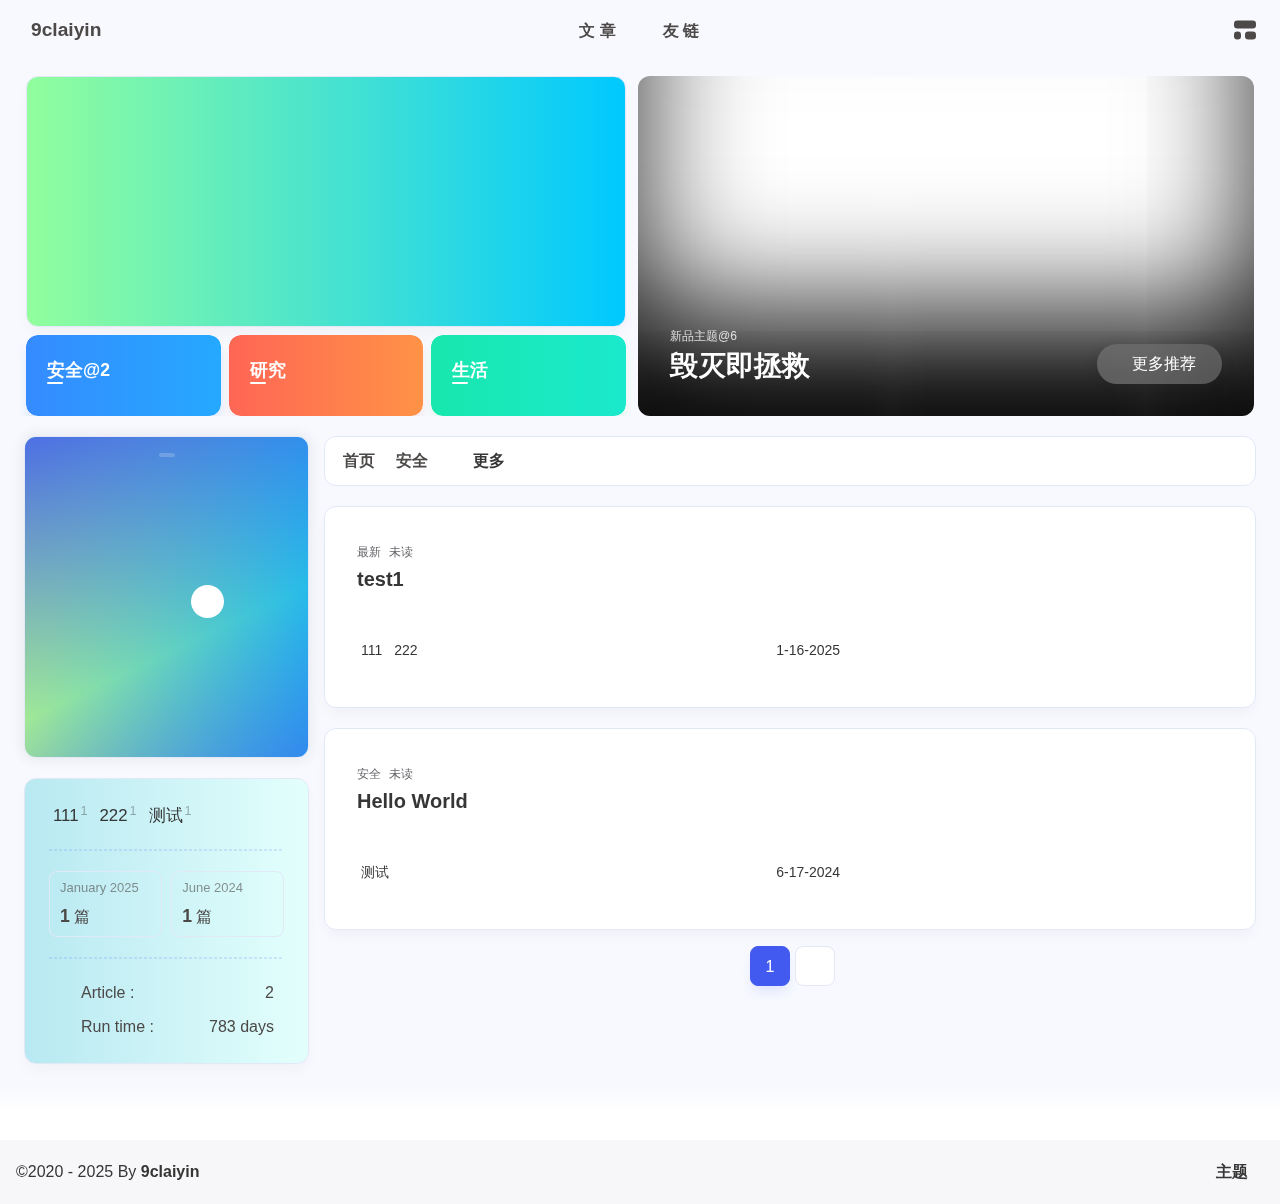
==== index.html @ 52d6ba44 "Site updated: 2025-01-24 21:49:25" ====
<!DOCTYPE html><html lang="en" data-theme="light"><head><meta charset="UTF-8"><meta http-equiv="X-UA-Compatible" content="IE=edge"><meta name="viewport" content="width=device-width, initial-scale=1.0, user-scalable=no"><title>9claiyin</title><meta name="author" content="9claiyin"><meta name="copyright" content="9claiyin"><meta name="format-detection" content="telephone=no"><meta name="theme-color" content="#f7f9fe"><meta name="mobile-web-app-capable" content="yes"><meta name="apple-touch-fullscreen" content="yes"><meta name="apple-mobile-web-app-title" content="9claiyin"><meta name="application-name" content="9claiyin"><meta name="apple-mobile-web-app-capable" content="yes"><meta name="apple-mobile-web-app-status-bar-style" content="#f7f9fe"><meta property="og:type" content="website"><meta property="og:title" content="9claiyin"><meta property="og:url" content="http://example.com/index.html"><meta property="og:site_name" content="9claiyin"><meta property="og:description"><meta property="og:locale" content="en"><meta property="og:image" content="https://s3-imfile.feishucdn.com/static-resource/v1/v2_9798340d-dc3a-435f-8ffd-3985aec0634g~?image_size=noop&amp;cut_type=&amp;quality=&amp;format=image&amp;sticker_format=.webp"><meta property="article:author" content="9claiyin"><meta property="article:tag"><meta name="twitter:card" content="summary"><meta name="twitter:image" content="https://s3-imfile.feishucdn.com/static-resource/v1/v2_9798340d-dc3a-435f-8ffd-3985aec0634g~?image_size=noop&amp;cut_type=&amp;quality=&amp;format=image&amp;sticker_format=.webp"><meta name="description"><link rel="shortcut icon" href="https://raw.githubusercontent.com/9claiyin/PIC/main/blog/souT6U%7DKCKSTJ%7E8HSNS7D79U7U.png?token=AX56SMUDFLSQPUPTQMRNQODHSML4G"><link rel="canonical" href="http://example.com/"><link rel="preconnect" href="//cdn.cbd.int"/><meta name="google-site-verification" content="xxx"/><meta name="baidu-site-verification" content="code-xxx"/><meta name="msvalidate.01" content="xxx"/><link rel="stylesheet" href="/css/index.css"><link rel="stylesheet" href="https://cdn.cbd.int/node-snackbar@0.1.16/dist/snackbar.min.css" media="print" onload="this.media='all'"><link rel="stylesheet" href="https://cdn.cbd.int/@fancyapps/ui@5.0.28/dist/fancybox/fancybox.css" media="print" onload="this.media='all'"><script>const GLOBAL_CONFIG = {
  linkPageTop: undefined,
  peoplecanvas: {"enable":true,"img":"https://upload-bbs.miyoushe.com/upload/2023/09/03/125766904/ee23df8517f3c3e3efc4145658269c06_5714860933110284659.png"},
  postHeadAiDescription: {"enable":true,"gptName":"AnZhiYu","mode":"local","switchBtn":false,"btnLink":"https://afdian.net/item/886a79d4db6711eda42a52540025c377","randomNum":3,"basicWordCount":1000,"key":"xxxx","Referer":"https://xx.xx/"},
  diytitle: {"enable":true,"leaveTitle":"9claiyin@3","backTitle":"9claiyin"},
  LA51: undefined,
  greetingBox: {"enable":true,"default":"晚上好👋","list":[{"greeting":"晚安😴","startTime":0,"endTime":5},{"greeting":"早上好鸭👋, 祝你一天好心情！","startTime":6,"endTime":9},{"greeting":"上午好👋, 状态很好，鼓励一下～","startTime":10,"endTime":10},{"greeting":"11点多啦, 在坚持一下就吃饭啦～","startTime":11,"endTime":11},{"greeting":"午安👋","startTime":12,"endTime":14},{"greeting":"🌈充实的一天辛苦啦！","startTime":14,"endTime":18},{"greeting":"19点喽, 奖励一顿丰盛的大餐吧🍔。","startTime":19,"endTime":19},{"greeting":"晚上好👋, 在属于自己的时间好好放松😌~","startTime":20,"endTime":24}]},
  twikooEnvId: '',
  commentBarrageConfig:undefined,
  root: '/',
  preloader: {"source":3},
  friends_vue_info: undefined,
  navMusic: true,
  mainTone: undefined,
  authorStatus: {"skills":["🤖️ 安全技术实践者","🔍 分享与热心帮助@4"]},
  algolia: undefined,
  localSearch: undefined,
  translate: {"defaultEncoding":2,"translateDelay":0,"msgToTraditionalChinese":"繁","msgToSimplifiedChinese":"简","rightMenuMsgToTraditionalChinese":"转为繁体","rightMenuMsgToSimplifiedChinese":"转为简体"},
  noticeOutdate: undefined,
  highlight: {"plugin":"highlight.js","highlightCopy":true,"highlightLang":true,"highlightHeightLimit":330},
  copy: {
    success: 'Copy successfully',
    error: 'Copy error',
    noSupport: 'The browser does not support'
  },
  relativeDate: {
    homepage: false,
    simplehomepage: true,
    post: false
  },
  runtime: 'days',
  date_suffix: {
    just: 'Just',
    min: 'minutes ago',
    hour: 'hours ago',
    day: 'days ago',
    month: 'months ago'
  },
  copyright: {"copy":true,"copyrightEbable":false,"limitCount":50,"languages":{"author":"Author: 9claiyin","link":"Link: ","source":"Source: 9claiyin","info":"Copyright is owned by the author. For commercial reprints, please contact the author for authorization. For non-commercial reprints, please indicate the source.","copySuccess":"Copy success, copy and reprint please mark the address of this article"}},
  lightbox: 'fancybox',
  Snackbar: {"chs_to_cht":"Traditional Chinese Activated Manually","cht_to_chs":"Simplified Chinese Activated Manually","day_to_night":"Dark Mode Activated Manually","night_to_day":"Light Mode Activated Manually","bgLight":"#425AEF","bgDark":"#1f1f1f","position":"top-center"},
  source: {
    justifiedGallery: {
      js: 'https://cdn.cbd.int/flickr-justified-gallery@2.1.2/dist/fjGallery.min.js',
      css: 'https://cdn.cbd.int/flickr-justified-gallery@2.1.2/dist/fjGallery.css'
    }
  },
  isPhotoFigcaption: false,
  islazyload: true,
  isAnchor: false,
  shortcutKey: undefined,
  autoDarkmode: true
}</script><script id="config-diff">var GLOBAL_CONFIG_SITE = {
  configTitle: '9claiyin',
  title: '9claiyin',
  postAI: '',
  pageFillDescription: '',
  isPost: false,
  isHome: true,
  isHighlightShrink: false,
  isToc: false,
  postUpdate: '2025-01-24 21:42:57',
  postMainColor: '',
}</script><noscript><style type="text/css">
  #nav {
    opacity: 1
  }
  .justified-gallery img {
    opacity: 1
  }

  #recent-posts time,
  #post-meta time {
    display: inline !important
  }
</style></noscript><script>(win=>{
      win.saveToLocal = {
        set: (key, value, ttl) => {
          if (ttl === 0) return
          const now = Date.now()
          const expiry = now + ttl * 86400000
          const item = {
            value,
            expiry
          }
          localStorage.setItem(key, JSON.stringify(item))
        },
      
        get: key => {
          const itemStr = localStorage.getItem(key)
      
          if (!itemStr) {
            return undefined
          }
          const item = JSON.parse(itemStr)
          const now = Date.now()
      
          if (now > item.expiry) {
            localStorage.removeItem(key)
            return undefined
          }
          return item.value
        }
      }
    
      win.getScript = (url, attr = {}) => new Promise((resolve, reject) => {
        const script = document.createElement('script')
        script.src = url
        script.async = true
        script.onerror = reject
        script.onload = script.onreadystatechange = function() {
          const loadState = this.readyState
          if (loadState && loadState !== 'loaded' && loadState !== 'complete') return
          script.onload = script.onreadystatechange = null
          resolve()
        }

        Object.keys(attr).forEach(key => {
          script.setAttribute(key, attr[key])
        })

        document.head.appendChild(script)
      })
    
      win.getCSS = (url, id = false) => new Promise((resolve, reject) => {
        const link = document.createElement('link')
        link.rel = 'stylesheet'
        link.href = url
        if (id) link.id = id
        link.onerror = reject
        link.onload = link.onreadystatechange = function() {
          const loadState = this.readyState
          if (loadState && loadState !== 'loaded' && loadState !== 'complete') return
          link.onload = link.onreadystatechange = null
          resolve()
        }
        document.head.appendChild(link)
      })
    
      win.activateDarkMode = () => {
        document.documentElement.setAttribute('data-theme', 'dark')
        if (document.querySelector('meta[name="theme-color"]') !== null) {
          document.querySelector('meta[name="theme-color"]').setAttribute('content', '#18171d')
        }
      }
      win.activateLightMode = () => {
        document.documentElement.setAttribute('data-theme', 'light')
        if (document.querySelector('meta[name="theme-color"]') !== null) {
          document.querySelector('meta[name="theme-color"]').setAttribute('content', '#f7f9fe')
        }
      }
      const t = saveToLocal.get('theme')
    
          const isDarkMode = window.matchMedia('(prefers-color-scheme: dark)').matches
          const isLightMode = window.matchMedia('(prefers-color-scheme: light)').matches
          const isNotSpecified = window.matchMedia('(prefers-color-scheme: no-preference)').matches
          const hasNoSupport = !isDarkMode && !isLightMode && !isNotSpecified

          if (t === undefined) {
            if (isLightMode) activateLightMode()
            else if (isDarkMode) activateDarkMode()
            else if (isNotSpecified || hasNoSupport) {
              const now = new Date()
              const hour = now.getHours()
              const isNight = hour <= 6 || hour >= 18
              isNight ? activateDarkMode() : activateLightMode()
            }
            window.matchMedia('(prefers-color-scheme: dark)').addListener(e => {
              if (saveToLocal.get('theme') === undefined) {
                e.matches ? activateDarkMode() : activateLightMode()
              }
            })
          } else if (t === 'light') activateLightMode()
          else activateDarkMode()
        
      const asideStatus = saveToLocal.get('aside-status')
      if (asideStatus !== undefined) {
        if (asideStatus === 'hide') {
          document.documentElement.classList.add('hide-aside')
        } else {
          document.documentElement.classList.remove('hide-aside')
        }
      }
    
      const detectApple = () => {
        if(/iPad|iPhone|iPod|Macintosh/.test(navigator.userAgent)){
          document.documentElement.classList.add('apple')
        }
      }
      detectApple()
    })(window)</script><meta name="generator" content="Hexo 7.2.0"></head><body data-type="anzhiyu"><div id="web_bg"></div><div id="an_music_bg"></div><div id="loading-box" onclick="document.getElementById(&quot;loading-box&quot;).classList.add(&quot;loaded&quot;)"><div class="loading-bg"><img class="loading-img nolazyload" alt="加载头像" src="https://s3-imfile.feishucdn.com/static-resource/v1/v2_9798340d-dc3a-435f-8ffd-3985aec0634g~?image_size=noop&amp;cut_type=&amp;quality=&amp;format=image&amp;sticker_format=.webp"/><div class="loading-image-dot"></div></div></div><script>const preloader = {
  endLoading: () => {
    document.getElementById('loading-box').classList.add("loaded");
  },
  initLoading: () => {
    document.getElementById('loading-box').classList.remove("loaded")
  }
}
window.addEventListener('load',()=> { preloader.endLoading() })
setTimeout(function(){preloader.endLoading();},10000)

if (true) {
  document.addEventListener('pjax:send', () => { preloader.initLoading() })
  document.addEventListener('pjax:complete', () => { preloader.endLoading() })
}</script><link rel="stylesheet" href="https://cdn.cbd.int/anzhiyu-theme-static@1.1.10/progress_bar/progress_bar.css"/><script async="async" src="https://cdn.cbd.int/pace-js@1.2.4/pace.min.js" data-pace-options="{ &quot;restartOnRequestAfter&quot;:false,&quot;eventLag&quot;:false}"></script><div class="page" id="body-wrap"><header class="not-top-img" id="page-header"><nav id="nav"><div id="nav-group"><span id="blog_name"><a id="site-name" href="/" accesskey="h"><div class="title">9claiyin</div><i class="anzhiyufont anzhiyu-icon-house-chimney"></i></a></span><div class="mask-name-container"><div id="name-container"><a id="page-name" href="javascript:anzhiyu.scrollToDest(0, 500)">PAGE_NAME</a></div></div><div id="menus"><div class="menus_items"><div class="menus_item"><a class="site-page" href="javascript:void(0);"><span> 文章</span></a><ul class="menus_item_child"><li><a class="site-page child faa-parent animated-hover" href="/archives/"><i class="anzhiyufont anzhiyu-icon-box-archive faa-tada" style="font-size: 0.9em;"></i><span> 所有</span></a></li><li><a class="site-page child faa-parent animated-hover" href="/categories/"><i class="anzhiyufont anzhiyu-icon-shapes faa-tada" style="font-size: 0.9em;"></i><span> 分类</span></a></li><li><a class="site-page child faa-parent animated-hover" href="/tags/"><i class="anzhiyufont anzhiyu-icon-tags faa-tada" style="font-size: 0.9em;"></i><span> 标签</span></a></li></ul></div><div class="menus_item"><a class="site-page" href="javascript:void(0);"><span> 友链</span></a><ul class="menus_item_child"><li><a class="site-page child faa-parent animated-hover" href="/link/"><i class="anzhiyufont anzhiyu-icon-link faa-tada" style="font-size: 0.9em;"></i><span> 友人帐</span></a></li><li><a class="site-page child faa-parent animated-hover" href="/fcircle/"><i class="anzhiyufont anzhiyu-icon-artstation faa-tada" style="font-size: 0.9em;"></i><span> 朋友圈</span></a></li><li><a class="site-page child faa-parent animated-hover" href="/comments/"><i class="anzhiyufont anzhiyu-icon-envelope faa-tada" style="font-size: 0.9em;"></i><span> 留言板</span></a></li></ul></div></div></div><div id="nav-right"><div class="nav-button" id="randomPost_button"><a class="site-page" onclick="toRandomPost()" title="随机前往一个文章" href="javascript:void(0);"><i class="anzhiyufont anzhiyu-icon-dice"></i></a></div><input id="center-console" type="checkbox"/><label class="widget" for="center-console" title="中控台" onclick="anzhiyu.switchConsole();"><i class="left"></i><i class="widget center"></i><i class="widget right"></i></label><div id="console"><div class="console-card-group-reward"><ul class="reward-all console-card"><li class="reward-item"><a href="/null" target="_blank"><img class="post-qr-code-img" alt="微信" src= "[data-uri]" onerror="this.onerror=null,this.src=&quot;/img/404.jpg&quot;" data-lazy-src="/null"/></a><div class="post-qr-code-desc">微信</div></li><li class="reward-item"><a href="/null" target="_blank"><img class="post-qr-code-img" alt="支付宝" src= "[data-uri]" onerror="this.onerror=null,this.src=&quot;/img/404.jpg&quot;" data-lazy-src="/null"/></a><div class="post-qr-code-desc">支付宝</div></li></ul></div><div class="console-card-group"><div class="console-card-group-left"><div class="console-card" id="card-newest-comments"><div class="card-content"><div class="author-content-item-tips">互动</div><span class="author-content-item-title"> Newest Comments</span></div><div class="aside-list"><span>loading...</span></div></div></div><div class="console-card-group-right"><div class="console-card tags"><div class="card-content"><div class="author-content-item-tips">音乐</div><span class="author-content-item-title">灵魂的碰撞💥</span></div></div><div class="console-card history"><div class="item-headline"><i class="anzhiyufont anzhiyu-icon-box-archiv"></i><span>文章</span></div><div class="card-archives"><div class="item-headline"><i class="anzhiyufont anzhiyu-icon-archive"></i><span>Archives</span></div><ul class="card-archive-list"><li class="card-archive-list-item"><a class="card-archive-list-link" href="/archives/2025/01/"><span class="card-archive-list-date">January 2025</span><div class="card-archive-list-count-group"><span class="card-archive-list-count">1</span><span>篇</span></div></a></li><li class="card-archive-list-item"><a class="card-archive-list-link" href="/archives/2024/06/"><span class="card-archive-list-date">June 2024</span><div class="card-archive-list-count-group"><span class="card-archive-list-count">1</span><span>篇</span></div></a></li></ul></div><hr/></div></div></div><div class="button-group"><div class="console-btn-item"><a class="darkmode_switchbutton" title="显示模式切换" href="javascript:void(0);"><i class="anzhiyufont anzhiyu-icon-moon"></i></a></div><div class="console-btn-item" id="consoleHideAside" onclick="anzhiyu.hideAsideBtn()" title="边栏显示控制"><a class="asideSwitch"><i class="anzhiyufont anzhiyu-icon-arrows-left-right"></i></a></div><div class="console-btn-item" id="consoleMusic" onclick="anzhiyu.musicToggle()" title="音乐开关"><a class="music-switch"><i class="anzhiyufont anzhiyu-icon-music"></i></a></div></div><div class="console-mask" onclick="anzhiyu.hideConsole()" href="javascript:void(0);"></div></div><div class="nav-button" id="nav-totop"><a class="totopbtn" href="javascript:void(0);"><i class="anzhiyufont anzhiyu-icon-arrow-up"></i><span id="percent" onclick="anzhiyu.scrollToDest(0,500)">0</span></a></div><div id="toggle-menu"><a class="site-page" href="javascript:void(0);" title="切换"><i class="anzhiyufont anzhiyu-icon-bars"></i></a></div></div></div></nav></header><main id="blog-container"><div id="home_top"><div class="swiper_container_card" style="height: auto;width: 100%"><div id="bannerGroup"><div id="random-banner"><canvas id="peoplecanvas"></canvas><a id="random-hover" href="javascript:toRandomPost()"><i class="anzhiyufont anzhiyu-icon-paper-plane"></i><div class="bannerText">随机传送站<i class="anzhiyufont anzhiyu-icon-arrow-right"></i></div></a></div><div class="categoryGroup"><div class="categoryItem" style="box-shadow:var(--anzhiyu-shadow-blue)"><a class="categoryButton blue" href="/categories/%E5%AE%89%E5%85%A8%E6%8A%80%E6%9C%AF/"><span class="categoryButtonText">安全@2</span><i class="anzhiyufont anzhiyu-icon-dove"></i></a></div><div class="categoryItem" style="box-shadow:var(--anzhiyu-shadow-red)"><a class="categoryButton red" href="/categories/%E5%A4%A7%E5%AD%A6%E7%94%9F%E6%B6%AF/"><span class="categoryButtonText">研究</span><i class="anzhiyufont anzhiyu-icon-fire"></i></a></div><div class="categoryItem" style="box-shadow:var(--anzhiyu-shadow-green)"><a class="categoryButton green" href="/categories/%E7%94%9F%E6%B4%BB%E6%97%A5%E5%B8%B8/"><span class="categoryButtonText">生活</span><i class="anzhiyufont anzhiyu-icon-book"></i></a></div></div></div><div class="topGroup"><div class="recent-post-item" onclick="pjax.loadUrl(&quot;/2024/06/17/hello-world/&quot;)"><div class="post_cover left_radius"><a href="2024/06/17/hello-world/" title="Hello World"><span class="recent-post-top-text">荐</span><img class="post_bg" onerror="this.onerror=null;this.src='/img/404.jpg'" alt="cover" src= "[data-uri]" onerror="this.onerror=null,this.src=&quot;/img/404.jpg&quot;" data-lazy-src="https://cdn.jsdelivr.net/gh/9claiyin/PIC@main/art/20250124210015847.jpg?_r_=e025ff96-e5f9-ea3e-f737-6ae1c4284485"></a></div><div class="recent-post-info"><a class="article-title" href="2024/06/17/hello-world/" title="Hello World">Hello World</a></div></div><div class="recent-post-item" onclick="pjax.loadUrl(&quot;/2025/01/16/test1/&quot;)"><div class="post_cover left_radius"><a href="2025/01/16/test1/" title="test1"><span class="recent-post-top-text">荐</span><img class="post_bg" onerror="this.onerror=null;this.src='/img/404.jpg'" alt="cover" src= "[data-uri]" onerror="this.onerror=null,this.src=&quot;/img/404.jpg&quot;" data-lazy-src="https://cdn.jsdelivr.net/gh/9claiyin/PIC@main/art/20250124210015847.jpg?_r_=4e1e761a-2808-a461-e815-e09c81307fc4"></a></div><div class="recent-post-info"><a class="article-title" href="2025/01/16/test1/" title="test1">test1</a></div></div><a class="todayCard" id="todayCard" href="/null" style="z-index: 1;"><div class="todayCard-info"><div class="todayCard-tips">新品主题@6</div><div class="todayCard-title">毁灭即拯救</div></div><img class="todayCard-cover" src= "[data-uri]" onerror="this.onerror=null,this.src=&quot;/img/404.jpg&quot;" data-lazy-src="https://cdn.jsdelivr.net/gh/9claiyin/PIC@main/page/20250124204259130.png" onerror="this.onerror=null;this.src='/img/404.jpg'" alt="封面"><div class="banner-button-group"><div class="banner-button" onclick="event.stopPropagation();event.preventDefault();anzhiyu.hideTodayCard();"><i class="anzhiyufont anzhiyu-icon-arrow-circle-right"></i><span class="banner-button-text">更多推荐</span></div></div></a></div><link rel="stylesheet"></div></div><div class="layout" id="content-inner"><div class="recent-posts" id="recent-posts"><div id="categoryBar"><div class="category-bar" id="category-bar"><div id="catalog-bar"><div id="catalog-list"><div class="catalog-list-item" id="首页"><a href="/">首页</a></div>
    <div class="catalog-list-item" id="/categories/安全/">
      <a href="/categories/安全/">
        安全
      </a>
    </div>
    </div><div class="category-bar-next" id="category-bar-next" onclick="anzhiyu.scrollCategoryBarToRight()"><i class="anzhiyufont anzhiyu-icon-angle-double-right"></i></div><a class="catalog-more" href="/categories/">更多</a></div></div></div><div class="recent-post-item lastestpost-item" onclick="pjax.loadUrl('/2025/01/16/test1/')"><div class="post_cover right"><a href="/2025/01/16/test1/" title="test1" style="display: flex;height: 100%;"><img class="post_bg" src= "[data-uri]" onerror="this.onerror=null,this.src=&quot;/img/404.jpg&quot;" data-lazy-src="https://cdn.jsdelivr.net/gh/9claiyin/PIC@main/art/20250124210015847.jpg?_r_=4e1e761a-2808-a461-e815-e09c81307fc4" onerror="this.onerror=null;this.src='/img/404.jpg'" alt="test1" style="pointer-events: none"></a></div><div class="recent-post-info"><div class="recent-post-info-top"><div class="recent-post-info-top-tips"><span class="newPost">最新</span><a class="unvisited-post" href="/2025/01/16/test1/" title="test1">未读</a></div><a class="article-title" href="/2025/01/16/test1/" title="test1">test1</a></div><div class="article-meta-wrap"><span class="post-meta-date"><i class="anzhiyufont anzhiyu-icon-calendar-days" style="font-size: 15px; display:none"></i><span class="article-meta-label">Created</span><time datetime="2025-01-16T04:02:12.000Z" title="Created 2025-01-16 12:02:12" time="2025-01-16 12:02:12">2025-01-16</time><time class="time_hidden" datetime="2025-01-24T13:08:28.164Z" title="Updated 2025-01-24 21:08:28" time="2025-01-24 21:08:28">2025-01-24</time></span><span class="article-meta tags"><a class="article-meta__tags" href="/tags/111/" event.cancelbubble onclick="window.event.cancelBubble=true;"><span> <i class="anzhiyufont anzhiyu-icon-hashtag"></i>111</span></a><a class="article-meta__tags" href="/tags/222/" event.cancelbubble onclick="window.event.cancelBubble=true;"><span> <i class="anzhiyufont anzhiyu-icon-hashtag"></i>222</span></a></span></div><div class="content"></div></div></div><div class="recent-post-item" onclick="pjax.loadUrl('/2024/06/17/hello-world/')"><div class="post_cover right"><a href="/2024/06/17/hello-world/" title="Hello World" style="display: flex;height: 100%;"><img class="post_bg" src= "[data-uri]" onerror="this.onerror=null,this.src=&quot;/img/404.jpg&quot;" data-lazy-src="https://cdn.jsdelivr.net/gh/9claiyin/PIC@main/art/20250124210015847.jpg?_r_=e025ff96-e5f9-ea3e-f737-6ae1c4284485" onerror="this.onerror=null;this.src='/img/404.jpg'" alt="Hello World" style="pointer-events: none"></a></div><div class="recent-post-info"><div class="recent-post-info-top"><div class="recent-post-info-top-tips"><div class="article-categories-original">安全</div><a class="unvisited-post" href="/2024/06/17/hello-world/" title="Hello World">未读</a></div><a class="article-title" href="/2024/06/17/hello-world/" title="Hello World">Hello World</a></div><div class="article-meta-wrap"><span class="post-meta-date"><i class="anzhiyufont anzhiyu-icon-calendar-days" style="font-size: 15px; display:none"></i><span class="article-meta-label">Created</span><time datetime="2024-06-17T02:47:20.041Z" title="Created 2024-06-17 10:47:20" time="2024-06-17 10:47:20">2024-06-17</time><time class="time_hidden" datetime="2025-01-24T13:04:19.647Z" title="Updated 2025-01-24 21:04:19" time="2025-01-24 21:04:19">2025-01-24</time></span><span class="article-meta tags"><a class="article-meta__tags" href="/tags/%E6%B5%8B%E8%AF%95/" event.cancelbubble onclick="window.event.cancelBubble=true;"><span> <i class="anzhiyufont anzhiyu-icon-hashtag"></i>测试</span></a></span></div><div class="content">Welcome to Hexo! This is your very first post. Check documentation for more info. If you get any problems when using Hexo, you can find the answer in troubleshooting or you can ask me on GitHub.
Quick StartCreate a new post
1$ hexo new &quot;My New Post&quot;

More info: Writing
Run server1$ hexo server

More info: Server
Generate static files1$ hexo generate

More info: Generating
Deploy to remote sites1$ hexo deploy

More info: Deployment
</div></div></div><nav id="pagination"><div class="pagination"><span class="page-number current">1</span><div class="toPageGroup"><input id="toPageText" oninput="value=value.replace(/[^0-9]/g,'')" maxlength="3" onkeyup="this.value=this.value.replace(/[^u4e00-u9fa5w]/g,'')" aria-label="toPage"><a id="toPageButton" onclick="anzhiyu.toPage()"><i class="anzhiyufont anzhiyu-icon-angles-right" style="font-weight: inherit; font-size: 1rem;"></i></a></div></div></nav></div><div class="aside-content" id="aside-content"><div class="card-widget card-info"><div class="card-content"><div class="author-info__sayhi" id="author-info__sayhi" onclick="anzhiyu.changeSayHelloText()"></div><div class="author-info-avatar"><img class="avatar-img" src= "[data-uri]" onerror="this.onerror=null,this.src=&quot;/img/404.jpg&quot;" data-lazy-src="https://s3-imfile.feishucdn.com/static-resource/v1/v2_9798340d-dc3a-435f-8ffd-3985aec0634g~?image_size=noop&amp;cut_type=&amp;quality=&amp;format=image&amp;sticker_format=.webp" onerror="this.onerror=null;this.src='/img/friend_404.gif'" alt="avatar"/><div class="author-status"><img class="g-status" src= "[data-uri]" onerror="this.onerror=null,this.src=&quot;/img/404.jpg&quot;" data-lazy-src="https://cdn.jsdelivr.net/gh/9claiyin/PIC@main/page/20250124203037186.gif" alt="status"/></div></div><div class="author-info__description"><div style="line-height:1.38;margin:0.6rem 0;text-align:justify;color:rgba(255, 255, 255, 0.8);">待编辑@5</div></div></div></div><div class="sticky_layout"><div class="card-widget"><div class="card-tags"><div class="item-headline"></div><div class="card-tag-cloud"><a href="/tags/111/" style="font-size: 1.05rem;">111<sup>1</sup></a><a href="/tags/222/" style="font-size: 1.05rem;">222<sup>1</sup></a><a href="/tags/%E6%B5%8B%E8%AF%95/" style="font-size: 1.05rem;">测试<sup>1</sup></a></div></div><hr/><div class="card-archives"><div class="item-headline"><i class="anzhiyufont anzhiyu-icon-archive"></i><span>Archives</span></div><ul class="card-archive-list"><li class="card-archive-list-item"><a class="card-archive-list-link" href="/archives/2025/01/"><span class="card-archive-list-date">January 2025</span><div class="card-archive-list-count-group"><span class="card-archive-list-count">1</span><span>篇</span></div></a></li><li class="card-archive-list-item"><a class="card-archive-list-link" href="/archives/2024/06/"><span class="card-archive-list-date">June 2024</span><div class="card-archive-list-count-group"><span class="card-archive-list-count">1</span><span>篇</span></div></a></li></ul></div><hr/><div class="card-webinfo"><div class="item-headline"><i class="anzhiyufont anzhiyu-icon-chart-line"></i><span>Info</span></div><div class="webinfo"><div class="webinfo-item"><div class="webinfo-item-title"><i class="anzhiyufont anzhiyu-icon-file-lines"></i><div class="item-name">Article :</div></div><div class="item-count">2</div></div><div class="webinfo-item"><div class="webinfo-item-title"><i class="anzhiyufont anzhiyu-icon-stopwatch"></i><div class="item-name">Run time :</div></div><div class="item-count" id="runtimeshow" data-publishDate="2024-05-31T16:00:00.000Z"><i class="anzhiyufont anzhiyu-icon-spinner anzhiyu-spin"></i></div></div></div></div></div></div></div></div></main><footer id="footer"><div id="footer-wrap"></div><div id="footer-bar"><div class="footer-bar-links"><div class="footer-bar-left"><div id="footer-bar-tips"><div class="copyright">&copy;2020 - 2025 By <a class="footer-bar-link" href="/" title="9claiyin" target="_blank">9claiyin</a></div></div><div id="footer-type-tips"></div></div><div class="footer-bar-right"><a class="footer-bar-link" target="_blank" rel="noopener" href="https://github.com/anzhiyu-c/hexo-theme-anzhiyu" title="主题">主题</a></div></div></div></footer></div><div id="sidebar"><div id="menu-mask"></div><div id="sidebar-menus"><div class="sidebar-site-data site-data is-center"><a href="/archives/" title="archive"><div class="headline">Articles</div><div class="length-num">2</div></a><a href="/tags/" title="tag"><div class="headline">Tags</div><div class="length-num">3</div></a><a href="/categories/" title="category"><div class="headline">Categories</div><div class="length-num">1</div></a></div><span class="sidebar-menu-item-title">Function</span><div class="sidebar-menu-item"><a class="darkmode_switchbutton menu-child" href="javascript:void(0);" title="Display Mode"><i class="anzhiyufont anzhiyu-icon-circle-half-stroke"></i><span>Display Mode</span></a></div><div class="back-menu-list-groups"><div class="back-menu-list-group"><div class="back-menu-list-title">网页</div><div class="back-menu-list"><a class="back-menu-item" target="_blank" rel="noopener" href="https://blog.anheyu.com/" title="博客"><img class="back-menu-item-icon" src= "[data-uri]" onerror="this.onerror=null,this.src=&quot;/img/404.jpg&quot;" data-lazy-src="/img/favicon.ico" alt="博客"/><span class="back-menu-item-text">博客</span></a></div></div><div class="back-menu-list-group"><div class="back-menu-list-title">项目</div><div class="back-menu-list"><a class="back-menu-item" target="_blank" rel="noopener" href="https://image.anheyu.com/" title="安知鱼图床"><img class="back-menu-item-icon" src= "[data-uri]" onerror="this.onerror=null,this.src=&quot;/img/404.jpg&quot;" data-lazy-src="https://image.anheyu.com/favicon.ico/" alt="安知鱼图床"/><span class="back-menu-item-text">安知鱼图床</span></a></div></div></div><div class="menus_items"><div class="menus_item"><a class="site-page" href="javascript:void(0);"><span> 文章</span></a><ul class="menus_item_child"><li><a class="site-page child faa-parent animated-hover" href="/archives/"><i class="anzhiyufont anzhiyu-icon-box-archive faa-tada" style="font-size: 0.9em;"></i><span> 所有</span></a></li><li><a class="site-page child faa-parent animated-hover" href="/categories/"><i class="anzhiyufont anzhiyu-icon-shapes faa-tada" style="font-size: 0.9em;"></i><span> 分类</span></a></li><li><a class="site-page child faa-parent animated-hover" href="/tags/"><i class="anzhiyufont anzhiyu-icon-tags faa-tada" style="font-size: 0.9em;"></i><span> 标签</span></a></li></ul></div><div class="menus_item"><a class="site-page" href="javascript:void(0);"><span> 友链</span></a><ul class="menus_item_child"><li><a class="site-page child faa-parent animated-hover" href="/link/"><i class="anzhiyufont anzhiyu-icon-link faa-tada" style="font-size: 0.9em;"></i><span> 友人帐</span></a></li><li><a class="site-page child faa-parent animated-hover" href="/fcircle/"><i class="anzhiyufont anzhiyu-icon-artstation faa-tada" style="font-size: 0.9em;"></i><span> 朋友圈</span></a></li><li><a class="site-page child faa-parent animated-hover" href="/comments/"><i class="anzhiyufont anzhiyu-icon-envelope faa-tada" style="font-size: 0.9em;"></i><span> 留言板</span></a></li></ul></div></div><span class="sidebar-menu-item-title">标签</span><div class="card-tags"><div class="item-headline"></div><div class="card-tag-cloud"><a href="/tags/111/" style="font-size: 0.88rem;">111<sup>1</sup></a><a href="/tags/222/" style="font-size: 0.88rem;">222<sup>1</sup></a><a href="/tags/%E6%B5%8B%E8%AF%95/" style="font-size: 0.88rem;">测试<sup>1</sup></a></div></div><hr/></div></div><div id="rightside"><div id="rightside-config-hide"><button id="translateLink" type="button" title="Switch Between Traditional Chinese And Simplified Chinese">繁</button><button id="darkmode" type="button" title="Switch Between Light And Dark Mode"><i class="anzhiyufont anzhiyu-icon-circle-half-stroke"></i></button><button id="hide-aside-btn" type="button" title="Toggle between single-column and double-column"><i class="anzhiyufont anzhiyu-icon-arrows-left-right"></i></button></div><div id="rightside-config-show"><button id="rightside-config" type="button" title="Setting"><i class="anzhiyufont anzhiyu-icon-gear"></i></button><button id="go-up" type="button" title="Back To Top"><i class="anzhiyufont anzhiyu-icon-arrow-up"></i></button></div></div><div id="nav-music"><a id="nav-music-hoverTips" onclick="anzhiyu.musicToggle()" accesskey="m">播放音乐</a><div id="console-music-bg"></div><meting-js id="8152976493" server="netease" type="playlist" mutex="true" preload="none" theme="var(--anzhiyu-main)" data-lrctype="0" order="random" volume="0.7"></meting-js></div><div id="rightMenu"><div class="rightMenu-group rightMenu-small"><div class="rightMenu-item" id="menu-backward"><i class="anzhiyufont anzhiyu-icon-arrow-left"></i></div><div class="rightMenu-item" id="menu-forward"><i class="anzhiyufont anzhiyu-icon-arrow-right"></i></div><div class="rightMenu-item" id="menu-refresh"><i class="anzhiyufont anzhiyu-icon-arrow-rotate-right" style="font-size: 1rem;"></i></div><div class="rightMenu-item" id="menu-top"><i class="anzhiyufont anzhiyu-icon-arrow-up"></i></div></div><div class="rightMenu-group rightMenu-line rightMenuPlugin"><div class="rightMenu-item" id="menu-copytext"><i class="anzhiyufont anzhiyu-icon-copy"></i><span>复制选中文本</span></div><div class="rightMenu-item" id="menu-pastetext"><i class="anzhiyufont anzhiyu-icon-paste"></i><span>粘贴文本</span></div><a class="rightMenu-item" id="menu-commenttext"><i class="anzhiyufont anzhiyu-icon-comment-medical"></i><span>引用到评论</span></a><div class="rightMenu-item" id="menu-newwindow"><i class="anzhiyufont anzhiyu-icon-window-restore"></i><span>新窗口打开</span></div><div class="rightMenu-item" id="menu-copylink"><i class="anzhiyufont anzhiyu-icon-link"></i><span>复制链接地址</span></div><div class="rightMenu-item" id="menu-copyimg"><i class="anzhiyufont anzhiyu-icon-images"></i><span>复制此图片</span></div><div class="rightMenu-item" id="menu-downloadimg"><i class="anzhiyufont anzhiyu-icon-download"></i><span>下载此图片</span></div><div class="rightMenu-item" id="menu-newwindowimg"><i class="anzhiyufont anzhiyu-icon-window-restore"></i><span>新窗口打开图片</span></div><div class="rightMenu-item" id="menu-search"><i class="anzhiyufont anzhiyu-icon-magnifying-glass"></i><span>站内搜索</span></div><div class="rightMenu-item" id="menu-searchBaidu"><i class="anzhiyufont anzhiyu-icon-magnifying-glass"></i><span>百度搜索</span></div><div class="rightMenu-item" id="menu-music-toggle"><i class="anzhiyufont anzhiyu-icon-play"></i><span>播放音乐</span></div><div class="rightMenu-item" id="menu-music-back"><i class="anzhiyufont anzhiyu-icon-backward"></i><span>切换到上一首</span></div><div class="rightMenu-item" id="menu-music-forward"><i class="anzhiyufont anzhiyu-icon-forward"></i><span>切换到下一首</span></div><div class="rightMenu-item" id="menu-music-playlist" onclick="window.open(&quot;https://y.qq.com/n/ryqq/playlist/8802438608&quot;, &quot;_blank&quot;);" style="display: none;"><i class="anzhiyufont anzhiyu-icon-radio"></i><span>查看所有歌曲</span></div><div class="rightMenu-item" id="menu-music-copyMusicName"><i class="anzhiyufont anzhiyu-icon-copy"></i><span>复制歌名</span></div></div><div class="rightMenu-group rightMenu-line rightMenuOther"><a class="rightMenu-item menu-link" id="menu-randomPost"><i class="anzhiyufont anzhiyu-icon-shuffle"></i><span>随便逛逛</span></a><a class="rightMenu-item menu-link" href="/categories/"><i class="anzhiyufont anzhiyu-icon-cube"></i><span>博客分类</span></a><a class="rightMenu-item menu-link" href="/tags/"><i class="anzhiyufont anzhiyu-icon-tags"></i><span>文章标签</span></a></div><div class="rightMenu-group rightMenu-line rightMenuOther"><a class="rightMenu-item" id="menu-copy" href="javascript:void(0);"><i class="anzhiyufont anzhiyu-icon-copy"></i><span>复制地址</span></a><a class="rightMenu-item" id="menu-commentBarrage" href="javascript:void(0);"><i class="anzhiyufont anzhiyu-icon-message"></i><span class="menu-commentBarrage-text">关闭热评</span></a><a class="rightMenu-item" id="menu-darkmode" href="javascript:void(0);"><i class="anzhiyufont anzhiyu-icon-circle-half-stroke"></i><span class="menu-darkmode-text">深色模式</span></a><a class="rightMenu-item" id="menu-translate" href="javascript:void(0);"><i class="anzhiyufont anzhiyu-icon-language"></i><span>轉為繁體</span></a></div></div><div id="rightmenu-mask"></div><div><script src="/js/utils.js"></script><script src="/js/main.js"></script><script src="/js/tw_cn.js"></script><script src="https://cdn.cbd.int/@fancyapps/ui@5.0.28/dist/fancybox/fancybox.umd.js"></script><script src="https://cdn.cbd.int/instant.page@5.2.0/instantpage.js" type="module"></script><script src="https://cdn.cbd.int/vanilla-lazyload@17.8.5/dist/lazyload.iife.min.js"></script><script src="https://cdn.cbd.int/node-snackbar@0.1.16/dist/snackbar.min.js"></script><canvas id="universe"></canvas><script async src="https://npm.elemecdn.com/anzhiyu-theme-static@1.0.0/dark/dark.js"></script><script>// 消除控制台打印
var HoldLog = console.log;
console.log = function () {};
let now1 = new Date();
queueMicrotask(() => {
  const Log = function () {
    HoldLog.apply(console, arguments);
  }; //在恢复前输出日志
  const grt = new Date("04/01/2021 00:00:00"); //此处修改你的建站时间或者网站上线时间
  now1.setTime(now1.getTime() + 250);
  const days = (now1 - grt) / 1000 / 60 / 60 / 24;
  const dnum = Math.floor(days);
  const ascll = [
    `欢迎使用安知鱼!`,
    `生活明朗, 万物可爱`,
    `
        
       █████╗ ███╗   ██╗███████╗██╗  ██╗██╗██╗   ██╗██╗   ██╗
      ██╔══██╗████╗  ██║╚══███╔╝██║  ██║██║╚██╗ ██╔╝██║   ██║
      ███████║██╔██╗ ██║  ███╔╝ ███████║██║ ╚████╔╝ ██║   ██║
      ██╔══██║██║╚██╗██║ ███╔╝  ██╔══██║██║  ╚██╔╝  ██║   ██║
      ██║  ██║██║ ╚████║███████╗██║  ██║██║   ██║   ╚██████╔╝
      ╚═╝  ╚═╝╚═╝  ╚═══╝╚══════╝╚═╝  ╚═╝╚═╝   ╚═╝    ╚═════╝
        
        `,
    "已上线",
    dnum,
    "天",
    "©2020 By 安知鱼 V1.6.12",
  ];
  const ascll2 = [`NCC2-036`, `调用前置摄像头拍照成功，识别为【小笨蛋】.`, `Photo captured: `, `🤪`];

  setTimeout(
    Log.bind(
      console,
      `\n%c${ascll[0]} %c ${ascll[1]} %c ${ascll[2]} %c${ascll[3]}%c ${ascll[4]}%c ${ascll[5]}\n\n%c ${ascll[6]}\n`,
      "color:#425AEF",
      "",
      "color:#425AEF",
      "color:#425AEF",
      "",
      "color:#425AEF",
      ""
    )
  );
  setTimeout(
    Log.bind(
      console,
      `%c ${ascll2[0]} %c ${ascll2[1]} %c \n${ascll2[2]} %c\n${ascll2[3]}\n`,
      "color:white; background-color:#4fd953",
      "",
      "",
      'background:url("https://npm.elemecdn.com/anzhiyu-blog@1.1.6/img/post/common/tinggge.gif") no-repeat;font-size:450%'
    )
  );

  setTimeout(Log.bind(console, "%c WELCOME %c 你好，小笨蛋.", "color:white; background-color:#4f90d9", ""));

  setTimeout(
    console.warn.bind(
      console,
      "%c ⚡ Powered by 安知鱼 %c 你正在访问 9claiyin 的博客.",
      "color:white; background-color:#f0ad4e",
      ""
    )
  );

  setTimeout(Log.bind(console, "%c W23-12 %c 你已打开控制台.", "color:white; background-color:#4f90d9", ""));

  setTimeout(
    console.warn.bind(console, "%c S013-782 %c 你现在正处于监控中.", "color:white; background-color:#d9534f", "")
  );
});</script><script async src="/anzhiyu/random.js"></script><div class="js-pjax"><script>if (typeof gsap === "object") {
  getScript("/js/anzhiyu/people.js", {defer:true})
} else {
  getScript("https://cdn.cbd.int/anzhiyu-theme-static@1.0.0/gsap/gsap.min.js").then(()=>{
    getScript("/js/anzhiyu/people.js", {defer:true})
  });
}</script><input type="hidden" name="page-type" id="page-type" value="anzhiyu"></div><script async data-pjax src="https://npm.elemecdn.com/anzhiyu-theme-static@1.0.1/bubble/bubble.js"></script><script>var visitorMail = "";
</script><script async data-pjax src="https://cdn.cbd.int/anzhiyu-theme-static@1.0.0/waterfall/waterfall.js"></script><script src="https://lf3-cdn-tos.bytecdntp.com/cdn/expire-1-M/qrcodejs/1.0.0/qrcode.min.js"></script><link rel="stylesheet" href="https://cdn.cbd.int/anzhiyu-theme-static@1.1.9/icon/ali_iconfont_css.css"><link rel="stylesheet" href="https://cdn.cbd.int/anzhiyu-theme-static@1.0.0/aplayer/APlayer.min.css" media="print" onload="this.media='all'"><script src="https://cdn.cbd.int/anzhiyu-blog-static@1.0.1/js/APlayer.min.js"></script><script src="https://cdn.cbd.int/hexo-anzhiyu-music@1.0.1/assets/js/Meting2.min.js"></script><script src="https://cdn.cbd.int/pjax@0.2.8/pjax.min.js"></script><script>let pjaxSelectors = ["head > title","#config-diff","#body-wrap","#rightside-config-hide","#rightside-config-show",".js-pjax"]
var pjax = new Pjax({
  elements: 'a:not([target="_blank"])',
  selectors: pjaxSelectors,
  cacheBust: false,
  analytics: false,
  scrollRestoration: false
})

document.addEventListener('pjax:send', function () {
  // removeEventListener scroll 
  anzhiyu.removeGlobalFnEvent('pjax')
  anzhiyu.removeGlobalFnEvent('themeChange')

  document.getElementById('rightside').classList.remove('rightside-show')
  
  if (window.aplayers) {
    for (let i = 0; i < window.aplayers.length; i++) {
      if (!window.aplayers[i].options.fixed) {
        window.aplayers[i].destroy()
      }
    }
  }

  typeof typed === 'object' && typed.destroy()

  //reset readmode
  const $bodyClassList = document.body.classList
  $bodyClassList.contains('read-mode') && $bodyClassList.remove('read-mode')
})

document.addEventListener('pjax:complete', function () {
  window.refreshFn()

  document.querySelectorAll('script[data-pjax]').forEach(item => {
    const newScript = document.createElement('script')
    const content = item.text || item.textContent || item.innerHTML || ""
    Array.from(item.attributes).forEach(attr => newScript.setAttribute(attr.name, attr.value))
    newScript.appendChild(document.createTextNode(content))
    item.parentNode.replaceChild(newScript, item)
  })

  GLOBAL_CONFIG.islazyload && window.lazyLoadInstance.update()

  typeof panguInit === 'function' && panguInit()

  // google analytics
  typeof gtag === 'function' && gtag('config', '', {'page_path': window.location.pathname});

  // baidu analytics
  typeof _hmt === 'object' && _hmt.push(['_trackPageview',window.location.pathname]);

  typeof loadMeting === 'function' && document.getElementsByClassName('aplayer').length && loadMeting()

  // prismjs
  typeof Prism === 'object' && Prism.highlightAll()
})

document.addEventListener('pjax:error', e => {
  if (e.request.status === 404) {
    pjax.loadUrl('/404.html')
  }
})</script><script charset="UTF-8" src="https://cdn.cbd.int/anzhiyu-theme-static@1.1.5/accesskey/accesskey.js"></script><div id="greetingBox"></div></div><div id="popup-window"><div class="popup-window-title">通知</div><div class="popup-window-divider"></div><div class="popup-window-content"><div class="popup-tip">你好呀</div><div class="popup-link"><i class="anzhiyufont anzhiyu-icon-arrow-circle-right"></i></div></div></div></body></html>
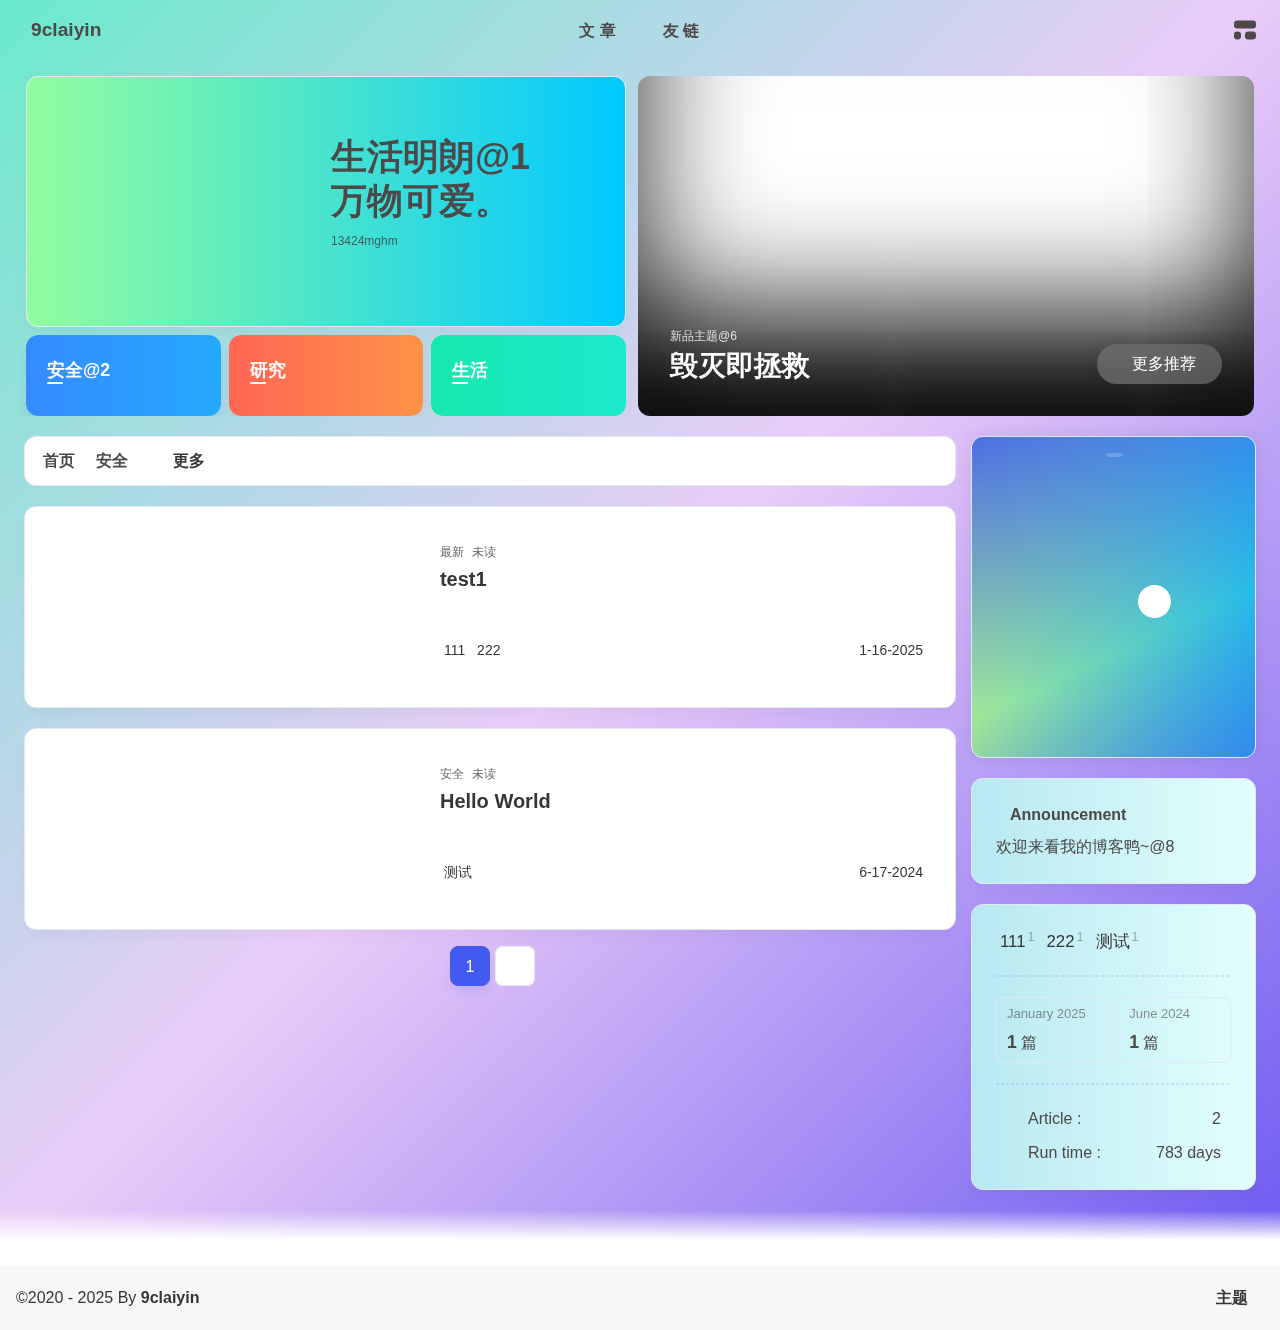
==== commit 942e8bc3: "Site updated: 2025-01-27 16:27:59" ====
--- a/index.html
+++ b/index.html
@@ -1,8 +1,8 @@
-<!DOCTYPE html><html lang="en" data-theme="light"><head><meta charset="UTF-8"><meta http-equiv="X-UA-Compatible" content="IE=edge"><meta name="viewport" content="width=device-width, initial-scale=1.0, user-scalable=no"><title>9claiyin</title><meta name="author" content="9claiyin"><meta name="copyright" content="9claiyin"><meta name="format-detection" content="telephone=no"><meta name="theme-color" content="#f7f9fe"><meta name="mobile-web-app-capable" content="yes"><meta name="apple-touch-fullscreen" content="yes"><meta name="apple-mobile-web-app-title" content="9claiyin"><meta name="application-name" content="9claiyin"><meta name="apple-mobile-web-app-capable" content="yes"><meta name="apple-mobile-web-app-status-bar-style" content="#f7f9fe"><meta property="og:type" content="website"><meta property="og:title" content="9claiyin"><meta property="og:url" content="http://example.com/index.html"><meta property="og:site_name" content="9claiyin"><meta property="og:description"><meta property="og:locale" content="en"><meta property="og:image" content="https://s3-imfile.feishucdn.com/static-resource/v1/v2_9798340d-dc3a-435f-8ffd-3985aec0634g~?image_size=noop&amp;cut_type=&amp;quality=&amp;format=image&amp;sticker_format=.webp"><meta property="article:author" content="9claiyin"><meta property="article:tag"><meta name="twitter:card" content="summary"><meta name="twitter:image" content="https://s3-imfile.feishucdn.com/static-resource/v1/v2_9798340d-dc3a-435f-8ffd-3985aec0634g~?image_size=noop&amp;cut_type=&amp;quality=&amp;format=image&amp;sticker_format=.webp"><meta name="description"><link rel="shortcut icon" href="https://raw.githubusercontent.com/9claiyin/PIC/main/blog/souT6U%7DKCKSTJ%7E8HSNS7D79U7U.png?token=AX56SMUDFLSQPUPTQMRNQODHSML4G"><link rel="canonical" href="http://example.com/"><link rel="preconnect" href="//cdn.cbd.int"/><meta name="google-site-verification" content="xxx"/><meta name="baidu-site-verification" content="code-xxx"/><meta name="msvalidate.01" content="xxx"/><link rel="stylesheet" href="/css/index.css"><link rel="stylesheet" href="https://cdn.cbd.int/node-snackbar@0.1.16/dist/snackbar.min.css" media="print" onload="this.media='all'"><link rel="stylesheet" href="https://cdn.cbd.int/@fancyapps/ui@5.0.28/dist/fancybox/fancybox.css" media="print" onload="this.media='all'"><script>const GLOBAL_CONFIG = {
+<!DOCTYPE html><html lang="en" data-theme="light"><head><meta charset="UTF-8"><meta http-equiv="X-UA-Compatible" content="IE=edge"><meta name="viewport" content="width=device-width, initial-scale=1.0, user-scalable=no"><title>9claiyin - 居其竹，食无肉，负其冠，与时浮沉。</title><meta name="author" content="9claiyin"><meta name="copyright" content="9claiyin"><meta name="format-detection" content="telephone=no"><meta name="theme-color" content="#f7f9fe"><meta name="mobile-web-app-capable" content="yes"><meta name="apple-touch-fullscreen" content="yes"><meta name="apple-mobile-web-app-title" content="9claiyin"><meta name="application-name" content="9claiyin"><meta name="apple-mobile-web-app-capable" content="yes"><meta name="apple-mobile-web-app-status-bar-style" content="#f7f9fe"><meta property="og:type" content="website"><meta property="og:title" content="9claiyin"><meta property="og:url" content="http://example.com/index.html"><meta property="og:site_name" content="9claiyin"><meta property="og:description" content="xxxxxxxxx"><meta property="og:locale" content="en"><meta property="og:image" content="https://s3-imfile.feishucdn.com/static-resource/v1/v2_9798340d-dc3a-435f-8ffd-3985aec0634g~?image_size=noop&amp;cut_type=&amp;quality=&amp;format=image&amp;sticker_format=.webp"><meta property="article:author" content="9claiyin"><meta property="article:tag"><meta name="twitter:card" content="summary"><meta name="twitter:image" content="https://s3-imfile.feishucdn.com/static-resource/v1/v2_9798340d-dc3a-435f-8ffd-3985aec0634g~?image_size=noop&amp;cut_type=&amp;quality=&amp;format=image&amp;sticker_format=.webp"><meta name="description" content="xxxxxxxxx"><link rel="shortcut icon" href="https://cdn.jsdelivr.net/gh/9claiyin/PIC@main/page/20250126180638368.png"><link rel="canonical" href="http://example.com/"><link rel="preconnect" href="//cdn.cbd.int"/><meta name="google-site-verification" content="xxx"/><meta name="baidu-site-verification" content="code-xxx"/><meta name="msvalidate.01" content="xxx"/><link rel="stylesheet" href="/css/index.css"><link rel="stylesheet" href="https://cdn.cbd.int/node-snackbar@0.1.16/dist/snackbar.min.css" media="print" onload="this.media='all'"><link rel="stylesheet" href="https://cdn.cbd.int/@fancyapps/ui@5.0.28/dist/fancybox/fancybox.css" media="print" onload="this.media='all'"><script>const GLOBAL_CONFIG = {
   linkPageTop: undefined,
-  peoplecanvas: {"enable":true,"img":"https://upload-bbs.miyoushe.com/upload/2023/09/03/125766904/ee23df8517f3c3e3efc4145658269c06_5714860933110284659.png"},
+  peoplecanvas: undefined,
   postHeadAiDescription: {"enable":true,"gptName":"AnZhiYu","mode":"local","switchBtn":false,"btnLink":"https://afdian.net/item/886a79d4db6711eda42a52540025c377","randomNum":3,"basicWordCount":1000,"key":"xxxx","Referer":"https://xx.xx/"},
-  diytitle: {"enable":true,"leaveTitle":"9claiyin@3","backTitle":"9claiyin"},
+  diytitle: {"enable":true,"leaveTitle":"9claiyin","backTitle":"9claiyin"},
   LA51: undefined,
   greetingBox: {"enable":true,"default":"晚上好👋","list":[{"greeting":"晚安😴","startTime":0,"endTime":5},{"greeting":"早上好鸭👋, 祝你一天好心情！","startTime":6,"endTime":9},{"greeting":"上午好👋, 状态很好，鼓励一下～","startTime":10,"endTime":10},{"greeting":"11点多啦, 在坚持一下就吃饭啦～","startTime":11,"endTime":11},{"greeting":"午安👋","startTime":12,"endTime":14},{"greeting":"🌈充实的一天辛苦啦！","startTime":14,"endTime":18},{"greeting":"19点喽, 奖励一顿丰盛的大餐吧🍔。","startTime":19,"endTime":19},{"greeting":"晚上好👋, 在属于自己的时间好好放松😌~","startTime":20,"endTime":24}]},
   twikooEnvId: '',
@@ -59,7 +59,7 @@
   isHome: true,
   isHighlightShrink: false,
   isToc: false,
-  postUpdate: '2025-01-24 21:42:57',
+  postUpdate: '2025-01-27 16:25:28',
   postMainColor: '',
 }</script><noscript><style type="text/css">
   #nav {
@@ -188,7 +188,7 @@
         }
       }
       detectApple()
-    })(window)</script><meta name="generator" content="Hexo 7.2.0"></head><body data-type="anzhiyu"><div id="web_bg"></div><div id="an_music_bg"></div><div id="loading-box" onclick="document.getElementById(&quot;loading-box&quot;).classList.add(&quot;loaded&quot;)"><div class="loading-bg"><img class="loading-img nolazyload" alt="加载头像" src="https://s3-imfile.feishucdn.com/static-resource/v1/v2_9798340d-dc3a-435f-8ffd-3985aec0634g~?image_size=noop&amp;cut_type=&amp;quality=&amp;format=image&amp;sticker_format=.webp"/><div class="loading-image-dot"></div></div></div><script>const preloader = {
+    })(window)</script><link rel="stylesheet" href="/css/_cc/main.css" media="defer" onload="this.media='all'"><meta name="generator" content="Hexo 7.2.0"></head><body data-type="anzhiyu"><div id="web_bg"></div><div id="an_music_bg"></div><div id="loading-box" onclick="document.getElementById(&quot;loading-box&quot;).classList.add(&quot;loaded&quot;)"><div class="loading-bg"><img class="loading-img nolazyload" alt="加载头像" src="https://cdn.jsdelivr.net/gh/9claiyin/PIC@main/page/20250126172502980.webp"/><div class="loading-image-dot"></div></div></div><script>const preloader = {
   endLoading: () => {
     document.getElementById('loading-box').classList.add("loaded");
   },
@@ -202,13 +202,13 @@
 if (true) {
   document.addEventListener('pjax:send', () => { preloader.initLoading() })
   document.addEventListener('pjax:complete', () => { preloader.endLoading() })
-}</script><link rel="stylesheet" href="https://cdn.cbd.int/anzhiyu-theme-static@1.1.10/progress_bar/progress_bar.css"/><script async="async" src="https://cdn.cbd.int/pace-js@1.2.4/pace.min.js" data-pace-options="{ &quot;restartOnRequestAfter&quot;:false,&quot;eventLag&quot;:false}"></script><div class="page" id="body-wrap"><header class="not-top-img" id="page-header"><nav id="nav"><div id="nav-group"><span id="blog_name"><a id="site-name" href="/" accesskey="h"><div class="title">9claiyin</div><i class="anzhiyufont anzhiyu-icon-house-chimney"></i></a></span><div class="mask-name-container"><div id="name-container"><a id="page-name" href="javascript:anzhiyu.scrollToDest(0, 500)">PAGE_NAME</a></div></div><div id="menus"><div class="menus_items"><div class="menus_item"><a class="site-page" href="javascript:void(0);"><span> 文章</span></a><ul class="menus_item_child"><li><a class="site-page child faa-parent animated-hover" href="/archives/"><i class="anzhiyufont anzhiyu-icon-box-archive faa-tada" style="font-size: 0.9em;"></i><span> 所有</span></a></li><li><a class="site-page child faa-parent animated-hover" href="/categories/"><i class="anzhiyufont anzhiyu-icon-shapes faa-tada" style="font-size: 0.9em;"></i><span> 分类</span></a></li><li><a class="site-page child faa-parent animated-hover" href="/tags/"><i class="anzhiyufont anzhiyu-icon-tags faa-tada" style="font-size: 0.9em;"></i><span> 标签</span></a></li></ul></div><div class="menus_item"><a class="site-page" href="javascript:void(0);"><span> 友链</span></a><ul class="menus_item_child"><li><a class="site-page child faa-parent animated-hover" href="/link/"><i class="anzhiyufont anzhiyu-icon-link faa-tada" style="font-size: 0.9em;"></i><span> 友人帐</span></a></li><li><a class="site-page child faa-parent animated-hover" href="/fcircle/"><i class="anzhiyufont anzhiyu-icon-artstation faa-tada" style="font-size: 0.9em;"></i><span> 朋友圈</span></a></li><li><a class="site-page child faa-parent animated-hover" href="/comments/"><i class="anzhiyufont anzhiyu-icon-envelope faa-tada" style="font-size: 0.9em;"></i><span> 留言板</span></a></li></ul></div></div></div><div id="nav-right"><div class="nav-button" id="randomPost_button"><a class="site-page" onclick="toRandomPost()" title="随机前往一个文章" href="javascript:void(0);"><i class="anzhiyufont anzhiyu-icon-dice"></i></a></div><input id="center-console" type="checkbox"/><label class="widget" for="center-console" title="中控台" onclick="anzhiyu.switchConsole();"><i class="left"></i><i class="widget center"></i><i class="widget right"></i></label><div id="console"><div class="console-card-group-reward"><ul class="reward-all console-card"><li class="reward-item"><a href="/null" target="_blank"><img class="post-qr-code-img" alt="微信" src= "[data-uri]" onerror="this.onerror=null,this.src=&quot;/img/404.jpg&quot;" data-lazy-src="/null"/></a><div class="post-qr-code-desc">微信</div></li><li class="reward-item"><a href="/null" target="_blank"><img class="post-qr-code-img" alt="支付宝" src= "[data-uri]" onerror="this.onerror=null,this.src=&quot;/img/404.jpg&quot;" data-lazy-src="/null"/></a><div class="post-qr-code-desc">支付宝</div></li></ul></div><div class="console-card-group"><div class="console-card-group-left"><div class="console-card" id="card-newest-comments"><div class="card-content"><div class="author-content-item-tips">互动</div><span class="author-content-item-title"> Newest Comments</span></div><div class="aside-list"><span>loading...</span></div></div></div><div class="console-card-group-right"><div class="console-card tags"><div class="card-content"><div class="author-content-item-tips">音乐</div><span class="author-content-item-title">灵魂的碰撞💥</span></div></div><div class="console-card history"><div class="item-headline"><i class="anzhiyufont anzhiyu-icon-box-archiv"></i><span>文章</span></div><div class="card-archives"><div class="item-headline"><i class="anzhiyufont anzhiyu-icon-archive"></i><span>Archives</span></div><ul class="card-archive-list"><li class="card-archive-list-item"><a class="card-archive-list-link" href="/archives/2025/01/"><span class="card-archive-list-date">January 2025</span><div class="card-archive-list-count-group"><span class="card-archive-list-count">1</span><span>篇</span></div></a></li><li class="card-archive-list-item"><a class="card-archive-list-link" href="/archives/2024/06/"><span class="card-archive-list-date">June 2024</span><div class="card-archive-list-count-group"><span class="card-archive-list-count">1</span><span>篇</span></div></a></li></ul></div><hr/></div></div></div><div class="button-group"><div class="console-btn-item"><a class="darkmode_switchbutton" title="显示模式切换" href="javascript:void(0);"><i class="anzhiyufont anzhiyu-icon-moon"></i></a></div><div class="console-btn-item" id="consoleHideAside" onclick="anzhiyu.hideAsideBtn()" title="边栏显示控制"><a class="asideSwitch"><i class="anzhiyufont anzhiyu-icon-arrows-left-right"></i></a></div><div class="console-btn-item" id="consoleMusic" onclick="anzhiyu.musicToggle()" title="音乐开关"><a class="music-switch"><i class="anzhiyufont anzhiyu-icon-music"></i></a></div></div><div class="console-mask" onclick="anzhiyu.hideConsole()" href="javascript:void(0);"></div></div><div class="nav-button" id="nav-totop"><a class="totopbtn" href="javascript:void(0);"><i class="anzhiyufont anzhiyu-icon-arrow-up"></i><span id="percent" onclick="anzhiyu.scrollToDest(0,500)">0</span></a></div><div id="toggle-menu"><a class="site-page" href="javascript:void(0);" title="切换"><i class="anzhiyufont anzhiyu-icon-bars"></i></a></div></div></div></nav></header><main id="blog-container"><div id="home_top"><div class="swiper_container_card" style="height: auto;width: 100%"><div id="bannerGroup"><div id="random-banner"><canvas id="peoplecanvas"></canvas><a id="random-hover" href="javascript:toRandomPost()"><i class="anzhiyufont anzhiyu-icon-paper-plane"></i><div class="bannerText">随机传送站<i class="anzhiyufont anzhiyu-icon-arrow-right"></i></div></a></div><div class="categoryGroup"><div class="categoryItem" style="box-shadow:var(--anzhiyu-shadow-blue)"><a class="categoryButton blue" href="/categories/%E5%AE%89%E5%85%A8%E6%8A%80%E6%9C%AF/"><span class="categoryButtonText">安全@2</span><i class="anzhiyufont anzhiyu-icon-dove"></i></a></div><div class="categoryItem" style="box-shadow:var(--anzhiyu-shadow-red)"><a class="categoryButton red" href="/categories/%E5%A4%A7%E5%AD%A6%E7%94%9F%E6%B6%AF/"><span class="categoryButtonText">研究</span><i class="anzhiyufont anzhiyu-icon-fire"></i></a></div><div class="categoryItem" style="box-shadow:var(--anzhiyu-shadow-green)"><a class="categoryButton green" href="/categories/%E7%94%9F%E6%B4%BB%E6%97%A5%E5%B8%B8/"><span class="categoryButtonText">生活</span><i class="anzhiyufont anzhiyu-icon-book"></i></a></div></div></div><div class="topGroup"><div class="recent-post-item" onclick="pjax.loadUrl(&quot;/2024/06/17/hello-world/&quot;)"><div class="post_cover left_radius"><a href="2024/06/17/hello-world/" title="Hello World"><span class="recent-post-top-text">荐</span><img class="post_bg" onerror="this.onerror=null;this.src='/img/404.jpg'" alt="cover" src= "[data-uri]" onerror="this.onerror=null,this.src=&quot;/img/404.jpg&quot;" data-lazy-src="https://cdn.jsdelivr.net/gh/9claiyin/PIC@main/art/20250124210015847.jpg?_r_=e025ff96-e5f9-ea3e-f737-6ae1c4284485"></a></div><div class="recent-post-info"><a class="article-title" href="2024/06/17/hello-world/" title="Hello World">Hello World</a></div></div><div class="recent-post-item" onclick="pjax.loadUrl(&quot;/2025/01/16/test1/&quot;)"><div class="post_cover left_radius"><a href="2025/01/16/test1/" title="test1"><span class="recent-post-top-text">荐</span><img class="post_bg" onerror="this.onerror=null;this.src='/img/404.jpg'" alt="cover" src= "[data-uri]" onerror="this.onerror=null,this.src=&quot;/img/404.jpg&quot;" data-lazy-src="https://cdn.jsdelivr.net/gh/9claiyin/PIC@main/art/20250124210015847.jpg?_r_=4e1e761a-2808-a461-e815-e09c81307fc4"></a></div><div class="recent-post-info"><a class="article-title" href="2025/01/16/test1/" title="test1">test1</a></div></div><a class="todayCard" id="todayCard" href="/null" style="z-index: 1;"><div class="todayCard-info"><div class="todayCard-tips">新品主题@6</div><div class="todayCard-title">毁灭即拯救</div></div><img class="todayCard-cover" src= "[data-uri]" onerror="this.onerror=null,this.src=&quot;/img/404.jpg&quot;" data-lazy-src="https://cdn.jsdelivr.net/gh/9claiyin/PIC@main/page/20250124204259130.png" onerror="this.onerror=null;this.src='/img/404.jpg'" alt="封面"><div class="banner-button-group"><div class="banner-button" onclick="event.stopPropagation();event.preventDefault();anzhiyu.hideTodayCard();"><i class="anzhiyufont anzhiyu-icon-arrow-circle-right"></i><span class="banner-button-text">更多推荐</span></div></div></a></div><link rel="stylesheet"></div></div><div class="layout" id="content-inner"><div class="recent-posts" id="recent-posts"><div id="categoryBar"><div class="category-bar" id="category-bar"><div id="catalog-bar"><div id="catalog-list"><div class="catalog-list-item" id="首页"><a href="/">首页</a></div>
+}</script><link rel="stylesheet" href="https://cdn.cbd.int/anzhiyu-theme-static@1.1.10/progress_bar/progress_bar.css"/><script async="async" src="https://cdn.cbd.int/pace-js@1.2.4/pace.min.js" data-pace-options="{ &quot;restartOnRequestAfter&quot;:false,&quot;eventLag&quot;:false}"></script><div class="page" id="body-wrap"><header class="not-top-img" id="page-header"><nav id="nav"><div id="nav-group"><span id="blog_name"><a id="site-name" href="/" accesskey="h"><div class="title">9claiyin</div><i class="anzhiyufont anzhiyu-icon-house-chimney"></i></a></span><div class="mask-name-container"><div id="name-container"><a id="page-name" href="javascript:anzhiyu.scrollToDest(0, 500)">PAGE_NAME</a></div></div><div id="menus"><div class="menus_items"><div class="menus_item"><a class="site-page" href="javascript:void(0);"><span> 文章</span></a><ul class="menus_item_child"><li><a class="site-page child faa-parent animated-hover" href="/archives/"><i class="anzhiyufont anzhiyu-icon-box-archive faa-tada" style="font-size: 0.9em;"></i><span> 所有</span></a></li><li><a class="site-page child faa-parent animated-hover" href="/categories/"><i class="anzhiyufont anzhiyu-icon-shapes faa-tada" style="font-size: 0.9em;"></i><span> 分类</span></a></li><li><a class="site-page child faa-parent animated-hover" href="/tags/"><i class="anzhiyufont anzhiyu-icon-tags faa-tada" style="font-size: 0.9em;"></i><span> 标签</span></a></li></ul></div><div class="menus_item"><a class="site-page" href="javascript:void(0);"><span> 友链</span></a><ul class="menus_item_child"><li><a class="site-page child faa-parent animated-hover" href="/link/"><i class="anzhiyufont anzhiyu-icon-link faa-tada" style="font-size: 0.9em;"></i><span> 友人帐</span></a></li><li><a class="site-page child faa-parent animated-hover" href="/fcircle/"><i class="anzhiyufont anzhiyu-icon-artstation faa-tada" style="font-size: 0.9em;"></i><span> 朋友圈</span></a></li><li><a class="site-page child faa-parent animated-hover" href="/comments/"><i class="anzhiyufont anzhiyu-icon-envelope faa-tada" style="font-size: 0.9em;"></i><span> 留言板</span></a></li></ul></div></div></div><div id="nav-right"><div class="nav-button" id="randomPost_button"><a class="site-page" onclick="toRandomPost()" title="随机前往一个文章" href="javascript:void(0);"><i class="anzhiyufont anzhiyu-icon-dice"></i></a></div><input id="center-console" type="checkbox"/><label class="widget" for="center-console" title="中控台" onclick="anzhiyu.switchConsole();"><i class="left"></i><i class="widget center"></i><i class="widget right"></i></label><div id="console"><div class="console-card-group-reward"><ul class="reward-all console-card"><li class="reward-item"><a href="/null" target="_blank"><img class="post-qr-code-img" alt="微信" src= "[data-uri]" onerror="this.onerror=null,this.src=&quot;/img/404.jpg&quot;" data-lazy-src="/null"/></a><div class="post-qr-code-desc">微信</div></li><li class="reward-item"><a href="/null" target="_blank"><img class="post-qr-code-img" alt="支付宝" src= "[data-uri]" onerror="this.onerror=null,this.src=&quot;/img/404.jpg&quot;" data-lazy-src="/null"/></a><div class="post-qr-code-desc">支付宝</div></li></ul></div><div class="console-card-group"><div class="console-card-group-left"><div class="console-card" id="card-newest-comments"><div class="card-content"><div class="author-content-item-tips">互动</div><span class="author-content-item-title"> Newest Comments</span></div><div class="aside-list"><span>loading...</span></div></div></div><div class="console-card-group-right"><div class="console-card tags"><div class="card-content"><div class="author-content-item-tips">音乐</div><span class="author-content-item-title">灵魂的碰撞💥</span></div></div><div class="console-card history"><div class="item-headline"><i class="anzhiyufont anzhiyu-icon-box-archiv"></i><span>文章</span></div><div class="card-archives"><div class="item-headline"><i class="anzhiyufont anzhiyu-icon-archive"></i><span>Archives</span></div><ul class="card-archive-list"><li class="card-archive-list-item"><a class="card-archive-list-link" href="/archives/2025/01/"><span class="card-archive-list-date">January 2025</span><div class="card-archive-list-count-group"><span class="card-archive-list-count">1</span><span>篇</span></div></a></li><li class="card-archive-list-item"><a class="card-archive-list-link" href="/archives/2024/06/"><span class="card-archive-list-date">June 2024</span><div class="card-archive-list-count-group"><span class="card-archive-list-count">1</span><span>篇</span></div></a></li></ul></div><hr/></div></div></div><div class="button-group"><div class="console-btn-item"><a class="darkmode_switchbutton" title="显示模式切换" href="javascript:void(0);"><i class="anzhiyufont anzhiyu-icon-moon"></i></a></div><div class="console-btn-item" id="consoleHideAside" onclick="anzhiyu.hideAsideBtn()" title="边栏显示控制"><a class="asideSwitch"><i class="anzhiyufont anzhiyu-icon-arrows-left-right"></i></a></div><div class="console-btn-item" id="consoleMusic" onclick="anzhiyu.musicToggle()" title="音乐开关"><a class="music-switch"><i class="anzhiyufont anzhiyu-icon-music"></i></a></div></div><div class="console-mask" onclick="anzhiyu.hideConsole()" href="javascript:void(0);"></div></div><div class="nav-button" id="nav-totop"><a class="totopbtn" href="javascript:void(0);"><i class="anzhiyufont anzhiyu-icon-arrow-up"></i><span id="percent" onclick="anzhiyu.scrollToDest(0,500)">0</span></a></div><div id="toggle-menu"><a class="site-page" href="javascript:void(0);" title="切换"><i class="anzhiyufont anzhiyu-icon-bars"></i></a></div></div></div></nav></header><main id="blog-container"><div id="home_top"><div class="swiper_container_card" style="height: auto;width: 100%"><div id="bannerGroup"><div id="random-banner"><div class="banners-title"><div class="banners-title-big">生活明朗@1</div><div class="banners-title-big">万物可爱。</div><div class="banners-title-small">13424mghm</div></div><a id="random-hover" href="javascript:toRandomPost()"><i class="anzhiyufont anzhiyu-icon-paper-plane"></i><div class="bannerText">随机传送站<i class="anzhiyufont anzhiyu-icon-arrow-right"></i></div></a></div><div class="categoryGroup"><div class="categoryItem" style="box-shadow:var(--anzhiyu-shadow-blue)"><a class="categoryButton blue" href="/categories/%E5%AE%89%E5%85%A8%E6%8A%80%E6%9C%AF/"><span class="categoryButtonText">安全@2</span><i class="anzhiyufont anzhiyu-icon-dove"></i></a></div><div class="categoryItem" style="box-shadow:var(--anzhiyu-shadow-red)"><a class="categoryButton red" href="/categories/%E5%A4%A7%E5%AD%A6%E7%94%9F%E6%B6%AF/"><span class="categoryButtonText">研究</span><i class="anzhiyufont anzhiyu-icon-fire"></i></a></div><div class="categoryItem" style="box-shadow:var(--anzhiyu-shadow-green)"><a class="categoryButton green" href="/categories/%E7%94%9F%E6%B4%BB%E6%97%A5%E5%B8%B8/"><span class="categoryButtonText">生活</span><i class="anzhiyufont anzhiyu-icon-book"></i></a></div></div></div><div class="topGroup"><div class="recent-post-item" onclick="pjax.loadUrl(&quot;/2024/06/17/hello-world/&quot;)"><div class="post_cover left_radius"><a href="2024/06/17/hello-world/" title="Hello World"><span class="recent-post-top-text">荐</span><img class="post_bg" onerror="this.onerror=null;this.src='/img/404.jpg'" alt="cover" src= "[data-uri]" onerror="this.onerror=null,this.src=&quot;/img/404.jpg&quot;" data-lazy-src="https://cdn.jsdelivr.net/gh/9claiyin/PIC@main/art/20250124210052991.jpg?_r_=2a6ea062-f9a0-564b-01ec-511330c267a4"></a></div><div class="recent-post-info"><a class="article-title" href="2024/06/17/hello-world/" title="Hello World">Hello World</a></div></div><div class="recent-post-item" onclick="pjax.loadUrl(&quot;/2025/01/16/test1/&quot;)"><div class="post_cover left_radius"><a href="2025/01/16/test1/" title="test1"><span class="recent-post-top-text">荐</span><img class="post_bg" onerror="this.onerror=null;this.src='/img/404.jpg'" alt="cover" src= "[data-uri]" onerror="this.onerror=null,this.src=&quot;/img/404.jpg&quot;" data-lazy-src="https://cdn.jsdelivr.net/gh/9claiyin/PIC@main/art/20250124210015847.jpg?_r_=a4ca39c6-edb4-bae0-0b59-0836e972408d"></a></div><div class="recent-post-info"><a class="article-title" href="2025/01/16/test1/" title="test1">test1</a></div></div><a class="todayCard" id="todayCard" href="/null" style="z-index: 1;"><div class="todayCard-info"><div class="todayCard-tips">新品主题@6</div><div class="todayCard-title">毁灭即拯救</div></div><img class="todayCard-cover" src= "[data-uri]" onerror="this.onerror=null,this.src=&quot;/img/404.jpg&quot;" data-lazy-src="https://cdn.jsdelivr.net/gh/9claiyin/PIC@main/page/20250126182405433.png" onerror="this.onerror=null;this.src='/img/404.jpg'" alt="封面"><div class="banner-button-group"><div class="banner-button" onclick="event.stopPropagation();event.preventDefault();anzhiyu.hideTodayCard();"><i class="anzhiyufont anzhiyu-icon-arrow-circle-right"></i><span class="banner-button-text">更多推荐</span></div></div></a></div><link rel="stylesheet"></div></div><div class="layout" id="content-inner"><div class="recent-posts" id="recent-posts"><div id="categoryBar"><div class="category-bar" id="category-bar"><div id="catalog-bar"><div id="catalog-list"><div class="catalog-list-item" id="首页"><a href="/">首页</a></div>
     <div class="catalog-list-item" id="/categories/安全/">
       <a href="/categories/安全/">
         安全
       </a>
     </div>
-    </div><div class="category-bar-next" id="category-bar-next" onclick="anzhiyu.scrollCategoryBarToRight()"><i class="anzhiyufont anzhiyu-icon-angle-double-right"></i></div><a class="catalog-more" href="/categories/">更多</a></div></div></div><div class="recent-post-item lastestpost-item" onclick="pjax.loadUrl('/2025/01/16/test1/')"><div class="post_cover right"><a href="/2025/01/16/test1/" title="test1" style="display: flex;height: 100%;"><img class="post_bg" src= "[data-uri]" onerror="this.onerror=null,this.src=&quot;/img/404.jpg&quot;" data-lazy-src="https://cdn.jsdelivr.net/gh/9claiyin/PIC@main/art/20250124210015847.jpg?_r_=4e1e761a-2808-a461-e815-e09c81307fc4" onerror="this.onerror=null;this.src='/img/404.jpg'" alt="test1" style="pointer-events: none"></a></div><div class="recent-post-info"><div class="recent-post-info-top"><div class="recent-post-info-top-tips"><span class="newPost">最新</span><a class="unvisited-post" href="/2025/01/16/test1/" title="test1">未读</a></div><a class="article-title" href="/2025/01/16/test1/" title="test1">test1</a></div><div class="article-meta-wrap"><span class="post-meta-date"><i class="anzhiyufont anzhiyu-icon-calendar-days" style="font-size: 15px; display:none"></i><span class="article-meta-label">Created</span><time datetime="2025-01-16T04:02:12.000Z" title="Created 2025-01-16 12:02:12" time="2025-01-16 12:02:12">2025-01-16</time><time class="time_hidden" datetime="2025-01-24T13:08:28.164Z" title="Updated 2025-01-24 21:08:28" time="2025-01-24 21:08:28">2025-01-24</time></span><span class="article-meta tags"><a class="article-meta__tags" href="/tags/111/" event.cancelbubble onclick="window.event.cancelBubble=true;"><span> <i class="anzhiyufont anzhiyu-icon-hashtag"></i>111</span></a><a class="article-meta__tags" href="/tags/222/" event.cancelbubble onclick="window.event.cancelBubble=true;"><span> <i class="anzhiyufont anzhiyu-icon-hashtag"></i>222</span></a></span></div><div class="content"></div></div></div><div class="recent-post-item" onclick="pjax.loadUrl('/2024/06/17/hello-world/')"><div class="post_cover right"><a href="/2024/06/17/hello-world/" title="Hello World" style="display: flex;height: 100%;"><img class="post_bg" src= "[data-uri]" onerror="this.onerror=null,this.src=&quot;/img/404.jpg&quot;" data-lazy-src="https://cdn.jsdelivr.net/gh/9claiyin/PIC@main/art/20250124210015847.jpg?_r_=e025ff96-e5f9-ea3e-f737-6ae1c4284485" onerror="this.onerror=null;this.src='/img/404.jpg'" alt="Hello World" style="pointer-events: none"></a></div><div class="recent-post-info"><div class="recent-post-info-top"><div class="recent-post-info-top-tips"><div class="article-categories-original">安全</div><a class="unvisited-post" href="/2024/06/17/hello-world/" title="Hello World">未读</a></div><a class="article-title" href="/2024/06/17/hello-world/" title="Hello World">Hello World</a></div><div class="article-meta-wrap"><span class="post-meta-date"><i class="anzhiyufont anzhiyu-icon-calendar-days" style="font-size: 15px; display:none"></i><span class="article-meta-label">Created</span><time datetime="2024-06-17T02:47:20.041Z" title="Created 2024-06-17 10:47:20" time="2024-06-17 10:47:20">2024-06-17</time><time class="time_hidden" datetime="2025-01-24T13:04:19.647Z" title="Updated 2025-01-24 21:04:19" time="2025-01-24 21:04:19">2025-01-24</time></span><span class="article-meta tags"><a class="article-meta__tags" href="/tags/%E6%B5%8B%E8%AF%95/" event.cancelbubble onclick="window.event.cancelBubble=true;"><span> <i class="anzhiyufont anzhiyu-icon-hashtag"></i>测试</span></a></span></div><div class="content">Welcome to Hexo! This is your very first post. Check documentation for more info. If you get any problems when using Hexo, you can find the answer in troubleshooting or you can ask me on GitHub.
+    </div><div class="category-bar-next" id="category-bar-next" onclick="anzhiyu.scrollCategoryBarToRight()"><i class="anzhiyufont anzhiyu-icon-angle-double-right"></i></div><a class="catalog-more" href="/categories/">更多</a></div></div></div><div class="recent-post-item lastestpost-item" onclick="pjax.loadUrl('/2025/01/16/test1/')"><div class="post_cover left"><a href="/2025/01/16/test1/" title="test1" style="display: flex;height: 100%;"><img class="post_bg" src= "[data-uri]" onerror="this.onerror=null,this.src=&quot;/img/404.jpg&quot;" data-lazy-src="https://cdn.jsdelivr.net/gh/9claiyin/PIC@main/art/20250124210015847.jpg?_r_=a4ca39c6-edb4-bae0-0b59-0836e972408d" onerror="this.onerror=null;this.src='/img/404.jpg'" alt="test1" style="pointer-events: none"></a></div><div class="recent-post-info"><div class="recent-post-info-top"><div class="recent-post-info-top-tips"><span class="newPost">最新</span><a class="unvisited-post" href="/2025/01/16/test1/" title="test1">未读</a></div><a class="article-title" href="/2025/01/16/test1/" title="test1">test1</a></div><div class="article-meta-wrap"><span class="post-meta-date"><i class="anzhiyufont anzhiyu-icon-calendar-days" style="font-size: 15px; display:none"></i><span class="article-meta-label">Created</span><time datetime="2025-01-16T04:02:12.000Z" title="Created 2025-01-16 12:02:12" time="2025-01-16 12:02:12">2025-01-16</time><time class="time_hidden" datetime="2025-01-24T13:08:28.164Z" title="Updated 2025-01-24 21:08:28" time="2025-01-24 21:08:28">2025-01-24</time></span><span class="article-meta tags"><a class="article-meta__tags" href="/tags/111/" event.cancelbubble onclick="window.event.cancelBubble=true;"><span> <i class="anzhiyufont anzhiyu-icon-hashtag"></i>111</span></a><a class="article-meta__tags" href="/tags/222/" event.cancelbubble onclick="window.event.cancelBubble=true;"><span> <i class="anzhiyufont anzhiyu-icon-hashtag"></i>222</span></a></span></div><div class="content"></div></div></div><div class="recent-post-item" onclick="pjax.loadUrl('/2024/06/17/hello-world/')"><div class="post_cover left"><a href="/2024/06/17/hello-world/" title="Hello World" style="display: flex;height: 100%;"><img class="post_bg" src= "[data-uri]" onerror="this.onerror=null,this.src=&quot;/img/404.jpg&quot;" data-lazy-src="https://cdn.jsdelivr.net/gh/9claiyin/PIC@main/art/20250124210052991.jpg?_r_=2a6ea062-f9a0-564b-01ec-511330c267a4" onerror="this.onerror=null;this.src='/img/404.jpg'" alt="Hello World" style="pointer-events: none"></a></div><div class="recent-post-info"><div class="recent-post-info-top"><div class="recent-post-info-top-tips"><div class="article-categories-original">安全</div><a class="unvisited-post" href="/2024/06/17/hello-world/" title="Hello World">未读</a></div><a class="article-title" href="/2024/06/17/hello-world/" title="Hello World">Hello World</a></div><div class="article-meta-wrap"><span class="post-meta-date"><i class="anzhiyufont anzhiyu-icon-calendar-days" style="font-size: 15px; display:none"></i><span class="article-meta-label">Created</span><time datetime="2024-06-17T02:47:20.041Z" title="Created 2024-06-17 10:47:20" time="2024-06-17 10:47:20">2024-06-17</time><time class="time_hidden" datetime="2025-01-24T13:04:19.647Z" title="Updated 2025-01-24 21:04:19" time="2025-01-24 21:04:19">2025-01-24</time></span><span class="article-meta tags"><a class="article-meta__tags" href="/tags/%E6%B5%8B%E8%AF%95/" event.cancelbubble onclick="window.event.cancelBubble=true;"><span> <i class="anzhiyufont anzhiyu-icon-hashtag"></i>测试</span></a></span></div><div class="content">Welcome to Hexo! This is your very first post. Check documentation for more info. If you get any problems when using Hexo, you can find the answer in troubleshooting or you can ask me on GitHub.
 Quick StartCreate a new post
 1$ hexo new &quot;My New Post&quot;
 
@@ -222,7 +222,7 @@
 Deploy to remote sites1$ hexo deploy
 
 More info: Deployment
-</div></div></div><nav id="pagination"><div class="pagination"><span class="page-number current">1</span><div class="toPageGroup"><input id="toPageText" oninput="value=value.replace(/[^0-9]/g,'')" maxlength="3" onkeyup="this.value=this.value.replace(/[^u4e00-u9fa5w]/g,'')" aria-label="toPage"><a id="toPageButton" onclick="anzhiyu.toPage()"><i class="anzhiyufont anzhiyu-icon-angles-right" style="font-weight: inherit; font-size: 1rem;"></i></a></div></div></nav></div><div class="aside-content" id="aside-content"><div class="card-widget card-info"><div class="card-content"><div class="author-info__sayhi" id="author-info__sayhi" onclick="anzhiyu.changeSayHelloText()"></div><div class="author-info-avatar"><img class="avatar-img" src= "[data-uri]" onerror="this.onerror=null,this.src=&quot;/img/404.jpg&quot;" data-lazy-src="https://s3-imfile.feishucdn.com/static-resource/v1/v2_9798340d-dc3a-435f-8ffd-3985aec0634g~?image_size=noop&amp;cut_type=&amp;quality=&amp;format=image&amp;sticker_format=.webp" onerror="this.onerror=null;this.src='/img/friend_404.gif'" alt="avatar"/><div class="author-status"><img class="g-status" src= "[data-uri]" onerror="this.onerror=null,this.src=&quot;/img/404.jpg&quot;" data-lazy-src="https://cdn.jsdelivr.net/gh/9claiyin/PIC@main/page/20250124203037186.gif" alt="status"/></div></div><div class="author-info__description"><div style="line-height:1.38;margin:0.6rem 0;text-align:justify;color:rgba(255, 255, 255, 0.8);">待编辑@5</div></div></div></div><div class="sticky_layout"><div class="card-widget"><div class="card-tags"><div class="item-headline"></div><div class="card-tag-cloud"><a href="/tags/111/" style="font-size: 1.05rem;">111<sup>1</sup></a><a href="/tags/222/" style="font-size: 1.05rem;">222<sup>1</sup></a><a href="/tags/%E6%B5%8B%E8%AF%95/" style="font-size: 1.05rem;">测试<sup>1</sup></a></div></div><hr/><div class="card-archives"><div class="item-headline"><i class="anzhiyufont anzhiyu-icon-archive"></i><span>Archives</span></div><ul class="card-archive-list"><li class="card-archive-list-item"><a class="card-archive-list-link" href="/archives/2025/01/"><span class="card-archive-list-date">January 2025</span><div class="card-archive-list-count-group"><span class="card-archive-list-count">1</span><span>篇</span></div></a></li><li class="card-archive-list-item"><a class="card-archive-list-link" href="/archives/2024/06/"><span class="card-archive-list-date">June 2024</span><div class="card-archive-list-count-group"><span class="card-archive-list-count">1</span><span>篇</span></div></a></li></ul></div><hr/><div class="card-webinfo"><div class="item-headline"><i class="anzhiyufont anzhiyu-icon-chart-line"></i><span>Info</span></div><div class="webinfo"><div class="webinfo-item"><div class="webinfo-item-title"><i class="anzhiyufont anzhiyu-icon-file-lines"></i><div class="item-name">Article :</div></div><div class="item-count">2</div></div><div class="webinfo-item"><div class="webinfo-item-title"><i class="anzhiyufont anzhiyu-icon-stopwatch"></i><div class="item-name">Run time :</div></div><div class="item-count" id="runtimeshow" data-publishDate="2024-05-31T16:00:00.000Z"><i class="anzhiyufont anzhiyu-icon-spinner anzhiyu-spin"></i></div></div></div></div></div></div></div></div></main><footer id="footer"><div id="footer-wrap"></div><div id="footer-bar"><div class="footer-bar-links"><div class="footer-bar-left"><div id="footer-bar-tips"><div class="copyright">&copy;2020 - 2025 By <a class="footer-bar-link" href="/" title="9claiyin" target="_blank">9claiyin</a></div></div><div id="footer-type-tips"></div></div><div class="footer-bar-right"><a class="footer-bar-link" target="_blank" rel="noopener" href="https://github.com/anzhiyu-c/hexo-theme-anzhiyu" title="主题">主题</a></div></div></div></footer></div><div id="sidebar"><div id="menu-mask"></div><div id="sidebar-menus"><div class="sidebar-site-data site-data is-center"><a href="/archives/" title="archive"><div class="headline">Articles</div><div class="length-num">2</div></a><a href="/tags/" title="tag"><div class="headline">Tags</div><div class="length-num">3</div></a><a href="/categories/" title="category"><div class="headline">Categories</div><div class="length-num">1</div></a></div><span class="sidebar-menu-item-title">Function</span><div class="sidebar-menu-item"><a class="darkmode_switchbutton menu-child" href="javascript:void(0);" title="Display Mode"><i class="anzhiyufont anzhiyu-icon-circle-half-stroke"></i><span>Display Mode</span></a></div><div class="back-menu-list-groups"><div class="back-menu-list-group"><div class="back-menu-list-title">网页</div><div class="back-menu-list"><a class="back-menu-item" target="_blank" rel="noopener" href="https://blog.anheyu.com/" title="博客"><img class="back-menu-item-icon" src= "[data-uri]" onerror="this.onerror=null,this.src=&quot;/img/404.jpg&quot;" data-lazy-src="/img/favicon.ico" alt="博客"/><span class="back-menu-item-text">博客</span></a></div></div><div class="back-menu-list-group"><div class="back-menu-list-title">项目</div><div class="back-menu-list"><a class="back-menu-item" target="_blank" rel="noopener" href="https://image.anheyu.com/" title="安知鱼图床"><img class="back-menu-item-icon" src= "[data-uri]" onerror="this.onerror=null,this.src=&quot;/img/404.jpg&quot;" data-lazy-src="https://image.anheyu.com/favicon.ico/" alt="安知鱼图床"/><span class="back-menu-item-text">安知鱼图床</span></a></div></div></div><div class="menus_items"><div class="menus_item"><a class="site-page" href="javascript:void(0);"><span> 文章</span></a><ul class="menus_item_child"><li><a class="site-page child faa-parent animated-hover" href="/archives/"><i class="anzhiyufont anzhiyu-icon-box-archive faa-tada" style="font-size: 0.9em;"></i><span> 所有</span></a></li><li><a class="site-page child faa-parent animated-hover" href="/categories/"><i class="anzhiyufont anzhiyu-icon-shapes faa-tada" style="font-size: 0.9em;"></i><span> 分类</span></a></li><li><a class="site-page child faa-parent animated-hover" href="/tags/"><i class="anzhiyufont anzhiyu-icon-tags faa-tada" style="font-size: 0.9em;"></i><span> 标签</span></a></li></ul></div><div class="menus_item"><a class="site-page" href="javascript:void(0);"><span> 友链</span></a><ul class="menus_item_child"><li><a class="site-page child faa-parent animated-hover" href="/link/"><i class="anzhiyufont anzhiyu-icon-link faa-tada" style="font-size: 0.9em;"></i><span> 友人帐</span></a></li><li><a class="site-page child faa-parent animated-hover" href="/fcircle/"><i class="anzhiyufont anzhiyu-icon-artstation faa-tada" style="font-size: 0.9em;"></i><span> 朋友圈</span></a></li><li><a class="site-page child faa-parent animated-hover" href="/comments/"><i class="anzhiyufont anzhiyu-icon-envelope faa-tada" style="font-size: 0.9em;"></i><span> 留言板</span></a></li></ul></div></div><span class="sidebar-menu-item-title">标签</span><div class="card-tags"><div class="item-headline"></div><div class="card-tag-cloud"><a href="/tags/111/" style="font-size: 0.88rem;">111<sup>1</sup></a><a href="/tags/222/" style="font-size: 0.88rem;">222<sup>1</sup></a><a href="/tags/%E6%B5%8B%E8%AF%95/" style="font-size: 0.88rem;">测试<sup>1</sup></a></div></div><hr/></div></div><div id="rightside"><div id="rightside-config-hide"><button id="translateLink" type="button" title="Switch Between Traditional Chinese And Simplified Chinese">繁</button><button id="darkmode" type="button" title="Switch Between Light And Dark Mode"><i class="anzhiyufont anzhiyu-icon-circle-half-stroke"></i></button><button id="hide-aside-btn" type="button" title="Toggle between single-column and double-column"><i class="anzhiyufont anzhiyu-icon-arrows-left-right"></i></button></div><div id="rightside-config-show"><button id="rightside-config" type="button" title="Setting"><i class="anzhiyufont anzhiyu-icon-gear"></i></button><button id="go-up" type="button" title="Back To Top"><i class="anzhiyufont anzhiyu-icon-arrow-up"></i></button></div></div><div id="nav-music"><a id="nav-music-hoverTips" onclick="anzhiyu.musicToggle()" accesskey="m">播放音乐</a><div id="console-music-bg"></div><meting-js id="8152976493" server="netease" type="playlist" mutex="true" preload="none" theme="var(--anzhiyu-main)" data-lrctype="0" order="random" volume="0.7"></meting-js></div><div id="rightMenu"><div class="rightMenu-group rightMenu-small"><div class="rightMenu-item" id="menu-backward"><i class="anzhiyufont anzhiyu-icon-arrow-left"></i></div><div class="rightMenu-item" id="menu-forward"><i class="anzhiyufont anzhiyu-icon-arrow-right"></i></div><div class="rightMenu-item" id="menu-refresh"><i class="anzhiyufont anzhiyu-icon-arrow-rotate-right" style="font-size: 1rem;"></i></div><div class="rightMenu-item" id="menu-top"><i class="anzhiyufont anzhiyu-icon-arrow-up"></i></div></div><div class="rightMenu-group rightMenu-line rightMenuPlugin"><div class="rightMenu-item" id="menu-copytext"><i class="anzhiyufont anzhiyu-icon-copy"></i><span>复制选中文本</span></div><div class="rightMenu-item" id="menu-pastetext"><i class="anzhiyufont anzhiyu-icon-paste"></i><span>粘贴文本</span></div><a class="rightMenu-item" id="menu-commenttext"><i class="anzhiyufont anzhiyu-icon-comment-medical"></i><span>引用到评论</span></a><div class="rightMenu-item" id="menu-newwindow"><i class="anzhiyufont anzhiyu-icon-window-restore"></i><span>新窗口打开</span></div><div class="rightMenu-item" id="menu-copylink"><i class="anzhiyufont anzhiyu-icon-link"></i><span>复制链接地址</span></div><div class="rightMenu-item" id="menu-copyimg"><i class="anzhiyufont anzhiyu-icon-images"></i><span>复制此图片</span></div><div class="rightMenu-item" id="menu-downloadimg"><i class="anzhiyufont anzhiyu-icon-download"></i><span>下载此图片</span></div><div class="rightMenu-item" id="menu-newwindowimg"><i class="anzhiyufont anzhiyu-icon-window-restore"></i><span>新窗口打开图片</span></div><div class="rightMenu-item" id="menu-search"><i class="anzhiyufont anzhiyu-icon-magnifying-glass"></i><span>站内搜索</span></div><div class="rightMenu-item" id="menu-searchBaidu"><i class="anzhiyufont anzhiyu-icon-magnifying-glass"></i><span>百度搜索</span></div><div class="rightMenu-item" id="menu-music-toggle"><i class="anzhiyufont anzhiyu-icon-play"></i><span>播放音乐</span></div><div class="rightMenu-item" id="menu-music-back"><i class="anzhiyufont anzhiyu-icon-backward"></i><span>切换到上一首</span></div><div class="rightMenu-item" id="menu-music-forward"><i class="anzhiyufont anzhiyu-icon-forward"></i><span>切换到下一首</span></div><div class="rightMenu-item" id="menu-music-playlist" onclick="window.open(&quot;https://y.qq.com/n/ryqq/playlist/8802438608&quot;, &quot;_blank&quot;);" style="display: none;"><i class="anzhiyufont anzhiyu-icon-radio"></i><span>查看所有歌曲</span></div><div class="rightMenu-item" id="menu-music-copyMusicName"><i class="anzhiyufont anzhiyu-icon-copy"></i><span>复制歌名</span></div></div><div class="rightMenu-group rightMenu-line rightMenuOther"><a class="rightMenu-item menu-link" id="menu-randomPost"><i class="anzhiyufont anzhiyu-icon-shuffle"></i><span>随便逛逛</span></a><a class="rightMenu-item menu-link" href="/categories/"><i class="anzhiyufont anzhiyu-icon-cube"></i><span>博客分类</span></a><a class="rightMenu-item menu-link" href="/tags/"><i class="anzhiyufont anzhiyu-icon-tags"></i><span>文章标签</span></a></div><div class="rightMenu-group rightMenu-line rightMenuOther"><a class="rightMenu-item" id="menu-copy" href="javascript:void(0);"><i class="anzhiyufont anzhiyu-icon-copy"></i><span>复制地址</span></a><a class="rightMenu-item" id="menu-commentBarrage" href="javascript:void(0);"><i class="anzhiyufont anzhiyu-icon-message"></i><span class="menu-commentBarrage-text">关闭热评</span></a><a class="rightMenu-item" id="menu-darkmode" href="javascript:void(0);"><i class="anzhiyufont anzhiyu-icon-circle-half-stroke"></i><span class="menu-darkmode-text">深色模式</span></a><a class="rightMenu-item" id="menu-translate" href="javascript:void(0);"><i class="anzhiyufont anzhiyu-icon-language"></i><span>轉為繁體</span></a></div></div><div id="rightmenu-mask"></div><div><script src="/js/utils.js"></script><script src="/js/main.js"></script><script src="/js/tw_cn.js"></script><script src="https://cdn.cbd.int/@fancyapps/ui@5.0.28/dist/fancybox/fancybox.umd.js"></script><script src="https://cdn.cbd.int/instant.page@5.2.0/instantpage.js" type="module"></script><script src="https://cdn.cbd.int/vanilla-lazyload@17.8.5/dist/lazyload.iife.min.js"></script><script src="https://cdn.cbd.int/node-snackbar@0.1.16/dist/snackbar.min.js"></script><canvas id="universe"></canvas><script async src="https://npm.elemecdn.com/anzhiyu-theme-static@1.0.0/dark/dark.js"></script><script>// 消除控制台打印
+</div></div></div><nav id="pagination"><div class="pagination"><span class="page-number current">1</span><div class="toPageGroup"><input id="toPageText" oninput="value=value.replace(/[^0-9]/g,'')" maxlength="3" onkeyup="this.value=this.value.replace(/[^u4e00-u9fa5w]/g,'')" aria-label="toPage"><a id="toPageButton" onclick="anzhiyu.toPage()"><i class="anzhiyufont anzhiyu-icon-angles-right" style="font-weight: inherit; font-size: 1rem;"></i></a></div></div></nav></div><div class="aside-content" id="aside-content"><div class="card-widget card-info"><div class="card-content"><div class="author-info__sayhi" id="author-info__sayhi" onclick="anzhiyu.changeSayHelloText()"></div><div class="author-info-avatar"><img class="avatar-img" src= "[data-uri]" onerror="this.onerror=null,this.src=&quot;/img/404.jpg&quot;" data-lazy-src="https://s3-imfile.feishucdn.com/static-resource/v1/v2_9798340d-dc3a-435f-8ffd-3985aec0634g~?image_size=noop&amp;cut_type=&amp;quality=&amp;format=image&amp;sticker_format=.webp" onerror="this.onerror=null;this.src='/img/friend_404.gif'" alt="avatar"/><div class="author-status"><img class="g-status" src= "[data-uri]" onerror="this.onerror=null,this.src=&quot;/img/404.jpg&quot;" data-lazy-src="https://cdn.jsdelivr.net/gh/9claiyin/PIC@main/page/20250124203037186.gif" alt="status"/></div></div><div class="author-info__description"><div style="line-height:1.38;margin:0.6rem 0;text-align:justify;color:rgba(255, 255, 255, 0.8);">待编辑@5</div></div></div></div><div class="card-widget card-announcement"><div class="item-headline"><i class="anzhiyufont anzhiyu-icon-bullhorn anzhiyu-shake"></i><span>Announcement</span></div><div class="announcement_content">欢迎来看我的博客鸭~@8</div></div><div class="sticky_layout"><div class="card-widget"><div class="card-tags"><div class="item-headline"></div><div class="card-tag-cloud"><a href="/tags/111/" style="font-size: 1.05rem;">111<sup>1</sup></a><a href="/tags/222/" style="font-size: 1.05rem;">222<sup>1</sup></a><a href="/tags/%E6%B5%8B%E8%AF%95/" style="font-size: 1.05rem;">测试<sup>1</sup></a></div></div><hr/><div class="card-archives"><div class="item-headline"><i class="anzhiyufont anzhiyu-icon-archive"></i><span>Archives</span></div><ul class="card-archive-list"><li class="card-archive-list-item"><a class="card-archive-list-link" href="/archives/2025/01/"><span class="card-archive-list-date">January 2025</span><div class="card-archive-list-count-group"><span class="card-archive-list-count">1</span><span>篇</span></div></a></li><li class="card-archive-list-item"><a class="card-archive-list-link" href="/archives/2024/06/"><span class="card-archive-list-date">June 2024</span><div class="card-archive-list-count-group"><span class="card-archive-list-count">1</span><span>篇</span></div></a></li></ul></div><hr/><div class="card-webinfo"><div class="item-headline"><i class="anzhiyufont anzhiyu-icon-chart-line"></i><span>Info</span></div><div class="webinfo"><div class="webinfo-item"><div class="webinfo-item-title"><i class="anzhiyufont anzhiyu-icon-file-lines"></i><div class="item-name">Article :</div></div><div class="item-count">2</div></div><div class="webinfo-item"><div class="webinfo-item-title"><i class="anzhiyufont anzhiyu-icon-stopwatch"></i><div class="item-name">Run time :</div></div><div class="item-count" id="runtimeshow" data-publishDate="2024-05-31T16:00:00.000Z"><i class="anzhiyufont anzhiyu-icon-spinner anzhiyu-spin"></i></div></div></div></div></div></div></div></div></main><footer id="footer"><div id="footer-wrap"></div><div id="footer-bar"><div class="footer-bar-links"><div class="footer-bar-left"><div id="footer-bar-tips"><div class="copyright">&copy;2020 - 2025 By <a class="footer-bar-link" href="/" title="9claiyin" target="_blank">9claiyin</a></div></div><div id="footer-type-tips"></div></div><div class="footer-bar-right"><a class="footer-bar-link" target="_blank" rel="noopener" href="https://github.com/anzhiyu-c/hexo-theme-anzhiyu" title="主题">主题</a></div></div></div></footer></div><div id="sidebar"><div id="menu-mask"></div><div id="sidebar-menus"><div class="sidebar-site-data site-data is-center"><a href="/archives/" title="archive"><div class="headline">Articles</div><div class="length-num">2</div></a><a href="/tags/" title="tag"><div class="headline">Tags</div><div class="length-num">3</div></a><a href="/categories/" title="category"><div class="headline">Categories</div><div class="length-num">1</div></a></div><span class="sidebar-menu-item-title">Function</span><div class="sidebar-menu-item"><a class="darkmode_switchbutton menu-child" href="javascript:void(0);" title="Display Mode"><i class="anzhiyufont anzhiyu-icon-circle-half-stroke"></i><span>Display Mode</span></a></div><div class="back-menu-list-groups"><div class="back-menu-list-group"><div class="back-menu-list-title">网页</div><div class="back-menu-list"><a class="back-menu-item" target="_blank" rel="noopener" href="https://blog.anheyu.com/" title="博客"><img class="back-menu-item-icon" src= "[data-uri]" onerror="this.onerror=null,this.src=&quot;/img/404.jpg&quot;" data-lazy-src="/img/favicon.ico" alt="博客"/><span class="back-menu-item-text">博客</span></a></div></div><div class="back-menu-list-group"><div class="back-menu-list-title">项目</div><div class="back-menu-list"><a class="back-menu-item" target="_blank" rel="noopener" href="https://image.anheyu.com/" title="安知鱼图床"><img class="back-menu-item-icon" src= "[data-uri]" onerror="this.onerror=null,this.src=&quot;/img/404.jpg&quot;" data-lazy-src="https://image.anheyu.com/favicon.ico/" alt="安知鱼图床"/><span class="back-menu-item-text">安知鱼图床</span></a></div></div></div><div class="menus_items"><div class="menus_item"><a class="site-page" href="javascript:void(0);"><span> 文章</span></a><ul class="menus_item_child"><li><a class="site-page child faa-parent animated-hover" href="/archives/"><i class="anzhiyufont anzhiyu-icon-box-archive faa-tada" style="font-size: 0.9em;"></i><span> 所有</span></a></li><li><a class="site-page child faa-parent animated-hover" href="/categories/"><i class="anzhiyufont anzhiyu-icon-shapes faa-tada" style="font-size: 0.9em;"></i><span> 分类</span></a></li><li><a class="site-page child faa-parent animated-hover" href="/tags/"><i class="anzhiyufont anzhiyu-icon-tags faa-tada" style="font-size: 0.9em;"></i><span> 标签</span></a></li></ul></div><div class="menus_item"><a class="site-page" href="javascript:void(0);"><span> 友链</span></a><ul class="menus_item_child"><li><a class="site-page child faa-parent animated-hover" href="/link/"><i class="anzhiyufont anzhiyu-icon-link faa-tada" style="font-size: 0.9em;"></i><span> 友人帐</span></a></li><li><a class="site-page child faa-parent animated-hover" href="/fcircle/"><i class="anzhiyufont anzhiyu-icon-artstation faa-tada" style="font-size: 0.9em;"></i><span> 朋友圈</span></a></li><li><a class="site-page child faa-parent animated-hover" href="/comments/"><i class="anzhiyufont anzhiyu-icon-envelope faa-tada" style="font-size: 0.9em;"></i><span> 留言板</span></a></li></ul></div></div><span class="sidebar-menu-item-title">标签</span><div class="card-tags"><div class="item-headline"></div><div class="card-tag-cloud"><a href="/tags/111/" style="font-size: 0.88rem;">111<sup>1</sup></a><a href="/tags/222/" style="font-size: 0.88rem;">222<sup>1</sup></a><a href="/tags/%E6%B5%8B%E8%AF%95/" style="font-size: 0.88rem;">测试<sup>1</sup></a></div></div><hr/></div></div><div id="rightside"><div id="rightside-config-hide"><button id="translateLink" type="button" title="Switch Between Traditional Chinese And Simplified Chinese">繁</button><button id="darkmode" type="button" title="Switch Between Light And Dark Mode"><i class="anzhiyufont anzhiyu-icon-circle-half-stroke"></i></button><button id="hide-aside-btn" type="button" title="Toggle between single-column and double-column"><i class="anzhiyufont anzhiyu-icon-arrows-left-right"></i></button></div><div id="rightside-config-show"><button id="rightside-config" type="button" title="Setting"><i class="anzhiyufont anzhiyu-icon-gear"></i></button><button id="go-up" type="button" title="Back To Top"><i class="anzhiyufont anzhiyu-icon-arrow-up"></i></button></div></div><div id="nav-music"><a id="nav-music-hoverTips" onclick="anzhiyu.musicToggle()" accesskey="m">播放音乐</a><div id="console-music-bg"></div><meting-js id="8152976493" server="netease" type="playlist" mutex="true" preload="none" theme="var(--anzhiyu-main)" data-lrctype="0" order="random" volume="0.7"></meting-js></div><div id="rightMenu"><div class="rightMenu-group rightMenu-small"><div class="rightMenu-item" id="menu-backward"><i class="anzhiyufont anzhiyu-icon-arrow-left"></i></div><div class="rightMenu-item" id="menu-forward"><i class="anzhiyufont anzhiyu-icon-arrow-right"></i></div><div class="rightMenu-item" id="menu-refresh"><i class="anzhiyufont anzhiyu-icon-arrow-rotate-right" style="font-size: 1rem;"></i></div><div class="rightMenu-item" id="menu-top"><i class="anzhiyufont anzhiyu-icon-arrow-up"></i></div></div><div class="rightMenu-group rightMenu-line rightMenuPlugin"><div class="rightMenu-item" id="menu-copytext"><i class="anzhiyufont anzhiyu-icon-copy"></i><span>复制选中文本</span></div><div class="rightMenu-item" id="menu-pastetext"><i class="anzhiyufont anzhiyu-icon-paste"></i><span>粘贴文本</span></div><a class="rightMenu-item" id="menu-commenttext"><i class="anzhiyufont anzhiyu-icon-comment-medical"></i><span>引用到评论</span></a><div class="rightMenu-item" id="menu-newwindow"><i class="anzhiyufont anzhiyu-icon-window-restore"></i><span>新窗口打开</span></div><div class="rightMenu-item" id="menu-copylink"><i class="anzhiyufont anzhiyu-icon-link"></i><span>复制链接地址</span></div><div class="rightMenu-item" id="menu-copyimg"><i class="anzhiyufont anzhiyu-icon-images"></i><span>复制此图片</span></div><div class="rightMenu-item" id="menu-downloadimg"><i class="anzhiyufont anzhiyu-icon-download"></i><span>下载此图片</span></div><div class="rightMenu-item" id="menu-newwindowimg"><i class="anzhiyufont anzhiyu-icon-window-restore"></i><span>新窗口打开图片</span></div><div class="rightMenu-item" id="menu-search"><i class="anzhiyufont anzhiyu-icon-magnifying-glass"></i><span>站内搜索</span></div><div class="rightMenu-item" id="menu-searchBaidu"><i class="anzhiyufont anzhiyu-icon-magnifying-glass"></i><span>百度搜索</span></div><div class="rightMenu-item" id="menu-music-toggle"><i class="anzhiyufont anzhiyu-icon-play"></i><span>播放音乐</span></div><div class="rightMenu-item" id="menu-music-back"><i class="anzhiyufont anzhiyu-icon-backward"></i><span>切换到上一首</span></div><div class="rightMenu-item" id="menu-music-forward"><i class="anzhiyufont anzhiyu-icon-forward"></i><span>切换到下一首</span></div><div class="rightMenu-item" id="menu-music-playlist" onclick="window.open(&quot;https://y.qq.com/n/ryqq/playlist/8802438608&quot;, &quot;_blank&quot;);" style="display: none;"><i class="anzhiyufont anzhiyu-icon-radio"></i><span>查看所有歌曲</span></div><div class="rightMenu-item" id="menu-music-copyMusicName"><i class="anzhiyufont anzhiyu-icon-copy"></i><span>复制歌名</span></div></div><div class="rightMenu-group rightMenu-line rightMenuOther"><a class="rightMenu-item menu-link" id="menu-randomPost"><i class="anzhiyufont anzhiyu-icon-shuffle"></i><span>随便逛逛</span></a><a class="rightMenu-item menu-link" href="/categories/"><i class="anzhiyufont anzhiyu-icon-cube"></i><span>博客分类</span></a><a class="rightMenu-item menu-link" href="/tags/"><i class="anzhiyufont anzhiyu-icon-tags"></i><span>文章标签</span></a></div><div class="rightMenu-group rightMenu-line rightMenuOther"><a class="rightMenu-item" id="menu-copy" href="javascript:void(0);"><i class="anzhiyufont anzhiyu-icon-copy"></i><span>复制地址</span></a><a class="rightMenu-item" id="menu-commentBarrage" href="javascript:void(0);"><i class="anzhiyufont anzhiyu-icon-message"></i><span class="menu-commentBarrage-text">关闭热评</span></a><a class="rightMenu-item" id="menu-darkmode" href="javascript:void(0);"><i class="anzhiyufont anzhiyu-icon-circle-half-stroke"></i><span class="menu-darkmode-text">深色模式</span></a><a class="rightMenu-item" id="menu-translate" href="javascript:void(0);"><i class="anzhiyufont anzhiyu-icon-language"></i><span>轉為繁體</span></a></div></div><div id="rightmenu-mask"></div><div><script src="/js/utils.js"></script><script src="/js/main.js"></script><script src="/js/tw_cn.js"></script><script src="https://cdn.cbd.int/@fancyapps/ui@5.0.28/dist/fancybox/fancybox.umd.js"></script><script src="https://cdn.cbd.int/instant.page@5.2.0/instantpage.js" type="module"></script><script src="https://cdn.cbd.int/vanilla-lazyload@17.8.5/dist/lazyload.iife.min.js"></script><script src="https://cdn.cbd.int/node-snackbar@0.1.16/dist/snackbar.min.js"></script><canvas id="universe"></canvas><script async src="https://npm.elemecdn.com/anzhiyu-theme-static@1.0.0/dark/dark.js"></script><script>// 消除控制台打印
 var HoldLog = console.log;
 console.log = function () {};
 let now1 = new Date();
@@ -294,13 +294,7 @@
   setTimeout(
     console.warn.bind(console, "%c S013-782 %c 你现在正处于监控中.", "color:white; background-color:#d9534f", "")
   );
-});</script><script async src="/anzhiyu/random.js"></script><div class="js-pjax"><script>if (typeof gsap === "object") {
-  getScript("/js/anzhiyu/people.js", {defer:true})
-} else {
-  getScript("https://cdn.cbd.int/anzhiyu-theme-static@1.0.0/gsap/gsap.min.js").then(()=>{
-    getScript("/js/anzhiyu/people.js", {defer:true})
-  });
-}</script><input type="hidden" name="page-type" id="page-type" value="anzhiyu"></div><script async data-pjax src="https://npm.elemecdn.com/anzhiyu-theme-static@1.0.1/bubble/bubble.js"></script><script>var visitorMail = "";
+});</script><script async src="/anzhiyu/random.js"></script><div class="js-pjax"><input type="hidden" name="page-type" id="page-type" value="anzhiyu"></div><script async data-pjax src="https://npm.elemecdn.com/anzhiyu-theme-static@1.0.1/bubble/bubble.js"></script><script>var visitorMail = "";
 </script><script async data-pjax src="https://cdn.cbd.int/anzhiyu-theme-static@1.0.0/waterfall/waterfall.js"></script><script src="https://lf3-cdn-tos.bytecdntp.com/cdn/expire-1-M/qrcodejs/1.0.0/qrcode.min.js"></script><link rel="stylesheet" href="https://cdn.cbd.int/anzhiyu-theme-static@1.1.9/icon/ali_iconfont_css.css"><link rel="stylesheet" href="https://cdn.cbd.int/anzhiyu-theme-static@1.0.0/aplayer/APlayer.min.css" media="print" onload="this.media='all'"><script src="https://cdn.cbd.int/anzhiyu-blog-static@1.0.1/js/APlayer.min.js"></script><script src="https://cdn.cbd.int/hexo-anzhiyu-music@1.0.1/assets/js/Meting2.min.js"></script><script src="https://cdn.cbd.int/pjax@0.2.8/pjax.min.js"></script><script>let pjaxSelectors = ["head > title","#config-diff","#body-wrap","#rightside-config-hide","#rightside-config-show",".js-pjax"]
 var pjax = new Pjax({
   elements: 'a:not([target="_blank"])',
--- a/css/index.css
+++ b/css/index.css
@@ -6117,16 +6117,6 @@
     width: 100% !important;
   }
 }
-@media screen and (min-width: 900px) {
-  .layout > div:first-child {
-    -webkit-box-ordinal-group: 2;
-    -moz-box-ordinal-group: 2;
-    -o-box-ordinal-group: 2;
-    -ms-flex-order: 2;
-    -webkit-order: 2;
-    order: 2;
-  }
-}
 .layout.hide-aside {
   max-width: 1000px;
 }
@@ -9137,7 +9127,7 @@
 }
 @media screen and (min-width: 1200px) {
   #aside-content {
-    padding-right: 15px;
+    padding-left: 15px;
   }
 }
 @media screen and (max-width: 1200px) {
@@ -10258,6 +10248,10 @@
   margin-right: 1rem;
   -webkit-box-shadow: var(--anzhiyu-shadow-border);
   box-shadow: var(--anzhiyu-shadow-border);
+}
+.banners-title {
+  top: 3.9rem;
+  left: 19rem;
 }
 #article-container > header {
   height: 0;
--- a/css/_cc/main.css
+++ b/css/_cc/main.css
@@ -0,0 +1,23 @@
+/* //主内容背景 */
+#body-wrap{
+  /* background-image: linear-gradient(to right, #92fe9d 0%, #00c9ff 100%) !important; */
+  background-image: linear-gradient(-225deg, #69EACB 0%, #EACCF8 48%, #6654F1 100%);
+}
+
+
+/* 左上 */
+
+#random-banner{
+  background-image: url( "https://cdn.jsdelivr.net/gh/9claiyin/PIC@main/page/20250125020310111.webp"), linear-gradient(to right, #92fe9d 0%, #00c9ff 100%) !important;
+  background-size: 300px 300px, cover !important;
+  background-repeat: no-repeat !important;
+  }
+
+
+
+
+
+
+
+
+  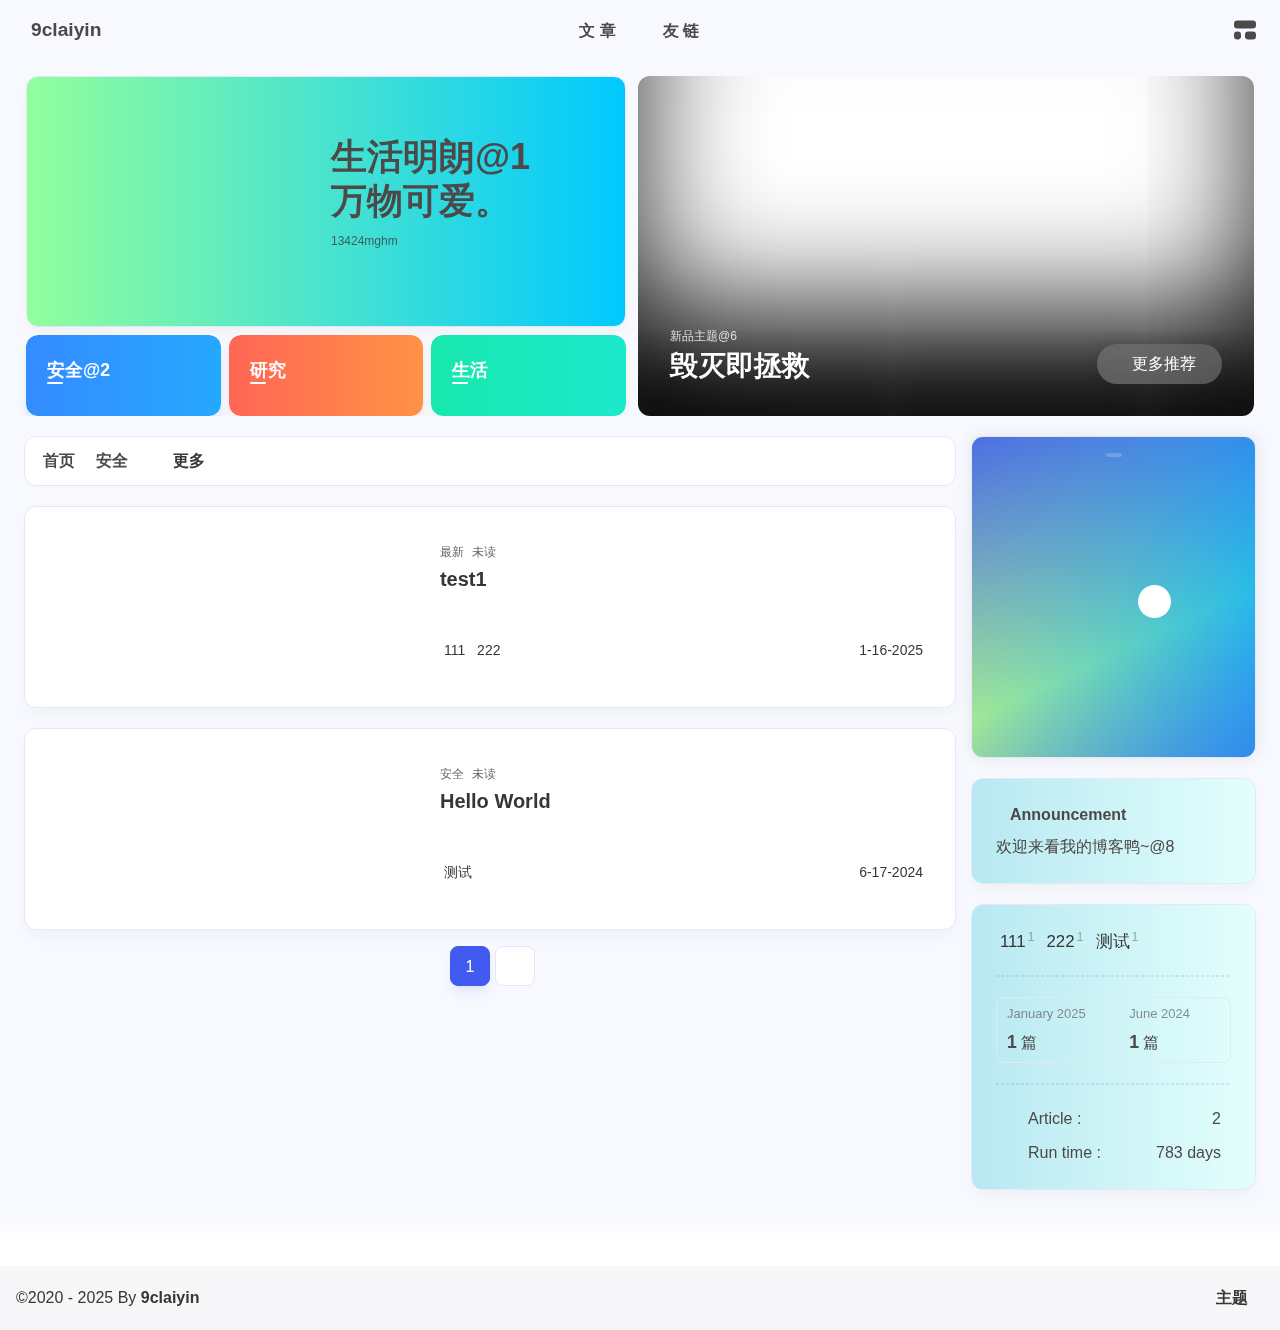
==== commit 61eb83f2: "Site updated: 2025-01-27 16:32:54" ====
--- a/index.html
+++ b/index.html
@@ -59,7 +59,7 @@
   isHome: true,
   isHighlightShrink: false,
   isToc: false,
-  postUpdate: '2025-01-27 16:25:28',
+  postUpdate: '2025-01-27 16:32:46',
   postMainColor: '',
 }</script><noscript><style type="text/css">
   #nav {
@@ -202,13 +202,13 @@
 if (true) {
   document.addEventListener('pjax:send', () => { preloader.initLoading() })
   document.addEventListener('pjax:complete', () => { preloader.endLoading() })
-}</script><link rel="stylesheet" href="https://cdn.cbd.int/anzhiyu-theme-static@1.1.10/progress_bar/progress_bar.css"/><script async="async" src="https://cdn.cbd.int/pace-js@1.2.4/pace.min.js" data-pace-options="{ &quot;restartOnRequestAfter&quot;:false,&quot;eventLag&quot;:false}"></script><div class="page" id="body-wrap"><header class="not-top-img" id="page-header"><nav id="nav"><div id="nav-group"><span id="blog_name"><a id="site-name" href="/" accesskey="h"><div class="title">9claiyin</div><i class="anzhiyufont anzhiyu-icon-house-chimney"></i></a></span><div class="mask-name-container"><div id="name-container"><a id="page-name" href="javascript:anzhiyu.scrollToDest(0, 500)">PAGE_NAME</a></div></div><div id="menus"><div class="menus_items"><div class="menus_item"><a class="site-page" href="javascript:void(0);"><span> 文章</span></a><ul class="menus_item_child"><li><a class="site-page child faa-parent animated-hover" href="/archives/"><i class="anzhiyufont anzhiyu-icon-box-archive faa-tada" style="font-size: 0.9em;"></i><span> 所有</span></a></li><li><a class="site-page child faa-parent animated-hover" href="/categories/"><i class="anzhiyufont anzhiyu-icon-shapes faa-tada" style="font-size: 0.9em;"></i><span> 分类</span></a></li><li><a class="site-page child faa-parent animated-hover" href="/tags/"><i class="anzhiyufont anzhiyu-icon-tags faa-tada" style="font-size: 0.9em;"></i><span> 标签</span></a></li></ul></div><div class="menus_item"><a class="site-page" href="javascript:void(0);"><span> 友链</span></a><ul class="menus_item_child"><li><a class="site-page child faa-parent animated-hover" href="/link/"><i class="anzhiyufont anzhiyu-icon-link faa-tada" style="font-size: 0.9em;"></i><span> 友人帐</span></a></li><li><a class="site-page child faa-parent animated-hover" href="/fcircle/"><i class="anzhiyufont anzhiyu-icon-artstation faa-tada" style="font-size: 0.9em;"></i><span> 朋友圈</span></a></li><li><a class="site-page child faa-parent animated-hover" href="/comments/"><i class="anzhiyufont anzhiyu-icon-envelope faa-tada" style="font-size: 0.9em;"></i><span> 留言板</span></a></li></ul></div></div></div><div id="nav-right"><div class="nav-button" id="randomPost_button"><a class="site-page" onclick="toRandomPost()" title="随机前往一个文章" href="javascript:void(0);"><i class="anzhiyufont anzhiyu-icon-dice"></i></a></div><input id="center-console" type="checkbox"/><label class="widget" for="center-console" title="中控台" onclick="anzhiyu.switchConsole();"><i class="left"></i><i class="widget center"></i><i class="widget right"></i></label><div id="console"><div class="console-card-group-reward"><ul class="reward-all console-card"><li class="reward-item"><a href="/null" target="_blank"><img class="post-qr-code-img" alt="微信" src= "[data-uri]" onerror="this.onerror=null,this.src=&quot;/img/404.jpg&quot;" data-lazy-src="/null"/></a><div class="post-qr-code-desc">微信</div></li><li class="reward-item"><a href="/null" target="_blank"><img class="post-qr-code-img" alt="支付宝" src= "[data-uri]" onerror="this.onerror=null,this.src=&quot;/img/404.jpg&quot;" data-lazy-src="/null"/></a><div class="post-qr-code-desc">支付宝</div></li></ul></div><div class="console-card-group"><div class="console-card-group-left"><div class="console-card" id="card-newest-comments"><div class="card-content"><div class="author-content-item-tips">互动</div><span class="author-content-item-title"> Newest Comments</span></div><div class="aside-list"><span>loading...</span></div></div></div><div class="console-card-group-right"><div class="console-card tags"><div class="card-content"><div class="author-content-item-tips">音乐</div><span class="author-content-item-title">灵魂的碰撞💥</span></div></div><div class="console-card history"><div class="item-headline"><i class="anzhiyufont anzhiyu-icon-box-archiv"></i><span>文章</span></div><div class="card-archives"><div class="item-headline"><i class="anzhiyufont anzhiyu-icon-archive"></i><span>Archives</span></div><ul class="card-archive-list"><li class="card-archive-list-item"><a class="card-archive-list-link" href="/archives/2025/01/"><span class="card-archive-list-date">January 2025</span><div class="card-archive-list-count-group"><span class="card-archive-list-count">1</span><span>篇</span></div></a></li><li class="card-archive-list-item"><a class="card-archive-list-link" href="/archives/2024/06/"><span class="card-archive-list-date">June 2024</span><div class="card-archive-list-count-group"><span class="card-archive-list-count">1</span><span>篇</span></div></a></li></ul></div><hr/></div></div></div><div class="button-group"><div class="console-btn-item"><a class="darkmode_switchbutton" title="显示模式切换" href="javascript:void(0);"><i class="anzhiyufont anzhiyu-icon-moon"></i></a></div><div class="console-btn-item" id="consoleHideAside" onclick="anzhiyu.hideAsideBtn()" title="边栏显示控制"><a class="asideSwitch"><i class="anzhiyufont anzhiyu-icon-arrows-left-right"></i></a></div><div class="console-btn-item" id="consoleMusic" onclick="anzhiyu.musicToggle()" title="音乐开关"><a class="music-switch"><i class="anzhiyufont anzhiyu-icon-music"></i></a></div></div><div class="console-mask" onclick="anzhiyu.hideConsole()" href="javascript:void(0);"></div></div><div class="nav-button" id="nav-totop"><a class="totopbtn" href="javascript:void(0);"><i class="anzhiyufont anzhiyu-icon-arrow-up"></i><span id="percent" onclick="anzhiyu.scrollToDest(0,500)">0</span></a></div><div id="toggle-menu"><a class="site-page" href="javascript:void(0);" title="切换"><i class="anzhiyufont anzhiyu-icon-bars"></i></a></div></div></div></nav></header><main id="blog-container"><div id="home_top"><div class="swiper_container_card" style="height: auto;width: 100%"><div id="bannerGroup"><div id="random-banner"><div class="banners-title"><div class="banners-title-big">生活明朗@1</div><div class="banners-title-big">万物可爱。</div><div class="banners-title-small">13424mghm</div></div><a id="random-hover" href="javascript:toRandomPost()"><i class="anzhiyufont anzhiyu-icon-paper-plane"></i><div class="bannerText">随机传送站<i class="anzhiyufont anzhiyu-icon-arrow-right"></i></div></a></div><div class="categoryGroup"><div class="categoryItem" style="box-shadow:var(--anzhiyu-shadow-blue)"><a class="categoryButton blue" href="/categories/%E5%AE%89%E5%85%A8%E6%8A%80%E6%9C%AF/"><span class="categoryButtonText">安全@2</span><i class="anzhiyufont anzhiyu-icon-dove"></i></a></div><div class="categoryItem" style="box-shadow:var(--anzhiyu-shadow-red)"><a class="categoryButton red" href="/categories/%E5%A4%A7%E5%AD%A6%E7%94%9F%E6%B6%AF/"><span class="categoryButtonText">研究</span><i class="anzhiyufont anzhiyu-icon-fire"></i></a></div><div class="categoryItem" style="box-shadow:var(--anzhiyu-shadow-green)"><a class="categoryButton green" href="/categories/%E7%94%9F%E6%B4%BB%E6%97%A5%E5%B8%B8/"><span class="categoryButtonText">生活</span><i class="anzhiyufont anzhiyu-icon-book"></i></a></div></div></div><div class="topGroup"><div class="recent-post-item" onclick="pjax.loadUrl(&quot;/2024/06/17/hello-world/&quot;)"><div class="post_cover left_radius"><a href="2024/06/17/hello-world/" title="Hello World"><span class="recent-post-top-text">荐</span><img class="post_bg" onerror="this.onerror=null;this.src='/img/404.jpg'" alt="cover" src= "[data-uri]" onerror="this.onerror=null,this.src=&quot;/img/404.jpg&quot;" data-lazy-src="https://cdn.jsdelivr.net/gh/9claiyin/PIC@main/art/20250124210052991.jpg?_r_=2a6ea062-f9a0-564b-01ec-511330c267a4"></a></div><div class="recent-post-info"><a class="article-title" href="2024/06/17/hello-world/" title="Hello World">Hello World</a></div></div><div class="recent-post-item" onclick="pjax.loadUrl(&quot;/2025/01/16/test1/&quot;)"><div class="post_cover left_radius"><a href="2025/01/16/test1/" title="test1"><span class="recent-post-top-text">荐</span><img class="post_bg" onerror="this.onerror=null;this.src='/img/404.jpg'" alt="cover" src= "[data-uri]" onerror="this.onerror=null,this.src=&quot;/img/404.jpg&quot;" data-lazy-src="https://cdn.jsdelivr.net/gh/9claiyin/PIC@main/art/20250124210015847.jpg?_r_=a4ca39c6-edb4-bae0-0b59-0836e972408d"></a></div><div class="recent-post-info"><a class="article-title" href="2025/01/16/test1/" title="test1">test1</a></div></div><a class="todayCard" id="todayCard" href="/null" style="z-index: 1;"><div class="todayCard-info"><div class="todayCard-tips">新品主题@6</div><div class="todayCard-title">毁灭即拯救</div></div><img class="todayCard-cover" src= "[data-uri]" onerror="this.onerror=null,this.src=&quot;/img/404.jpg&quot;" data-lazy-src="https://cdn.jsdelivr.net/gh/9claiyin/PIC@main/page/20250126182405433.png" onerror="this.onerror=null;this.src='/img/404.jpg'" alt="封面"><div class="banner-button-group"><div class="banner-button" onclick="event.stopPropagation();event.preventDefault();anzhiyu.hideTodayCard();"><i class="anzhiyufont anzhiyu-icon-arrow-circle-right"></i><span class="banner-button-text">更多推荐</span></div></div></a></div><link rel="stylesheet"></div></div><div class="layout" id="content-inner"><div class="recent-posts" id="recent-posts"><div id="categoryBar"><div class="category-bar" id="category-bar"><div id="catalog-bar"><div id="catalog-list"><div class="catalog-list-item" id="首页"><a href="/">首页</a></div>
+}</script><link rel="stylesheet" href="https://cdn.cbd.int/anzhiyu-theme-static@1.1.10/progress_bar/progress_bar.css"/><script async="async" src="https://cdn.cbd.int/pace-js@1.2.4/pace.min.js" data-pace-options="{ &quot;restartOnRequestAfter&quot;:false,&quot;eventLag&quot;:false}"></script><div class="page" id="body-wrap"><header class="not-top-img" id="page-header"><nav id="nav"><div id="nav-group"><span id="blog_name"><a id="site-name" href="/" accesskey="h"><div class="title">9claiyin</div><i class="anzhiyufont anzhiyu-icon-house-chimney"></i></a></span><div class="mask-name-container"><div id="name-container"><a id="page-name" href="javascript:anzhiyu.scrollToDest(0, 500)">PAGE_NAME</a></div></div><div id="menus"><div class="menus_items"><div class="menus_item"><a class="site-page" href="javascript:void(0);"><span> 文章</span></a><ul class="menus_item_child"><li><a class="site-page child faa-parent animated-hover" href="/archives/"><i class="anzhiyufont anzhiyu-icon-box-archive faa-tada" style="font-size: 0.9em;"></i><span> 所有</span></a></li><li><a class="site-page child faa-parent animated-hover" href="/categories/"><i class="anzhiyufont anzhiyu-icon-shapes faa-tada" style="font-size: 0.9em;"></i><span> 分类</span></a></li><li><a class="site-page child faa-parent animated-hover" href="/tags/"><i class="anzhiyufont anzhiyu-icon-tags faa-tada" style="font-size: 0.9em;"></i><span> 标签</span></a></li></ul></div><div class="menus_item"><a class="site-page" href="javascript:void(0);"><span> 友链</span></a><ul class="menus_item_child"><li><a class="site-page child faa-parent animated-hover" href="/link/"><i class="anzhiyufont anzhiyu-icon-link faa-tada" style="font-size: 0.9em;"></i><span> 友人帐</span></a></li><li><a class="site-page child faa-parent animated-hover" href="/fcircle/"><i class="anzhiyufont anzhiyu-icon-artstation faa-tada" style="font-size: 0.9em;"></i><span> 朋友圈</span></a></li><li><a class="site-page child faa-parent animated-hover" href="/comments/"><i class="anzhiyufont anzhiyu-icon-envelope faa-tada" style="font-size: 0.9em;"></i><span> 留言板</span></a></li></ul></div></div></div><div id="nav-right"><div class="nav-button" id="randomPost_button"><a class="site-page" onclick="toRandomPost()" title="随机前往一个文章" href="javascript:void(0);"><i class="anzhiyufont anzhiyu-icon-dice"></i></a></div><input id="center-console" type="checkbox"/><label class="widget" for="center-console" title="中控台" onclick="anzhiyu.switchConsole();"><i class="left"></i><i class="widget center"></i><i class="widget right"></i></label><div id="console"><div class="console-card-group-reward"><ul class="reward-all console-card"><li class="reward-item"><a href="/null" target="_blank"><img class="post-qr-code-img" alt="微信" src= "[data-uri]" onerror="this.onerror=null,this.src=&quot;/img/404.jpg&quot;" data-lazy-src="/null"/></a><div class="post-qr-code-desc">微信</div></li><li class="reward-item"><a href="/null" target="_blank"><img class="post-qr-code-img" alt="支付宝" src= "[data-uri]" onerror="this.onerror=null,this.src=&quot;/img/404.jpg&quot;" data-lazy-src="/null"/></a><div class="post-qr-code-desc">支付宝</div></li></ul></div><div class="console-card-group"><div class="console-card-group-left"><div class="console-card" id="card-newest-comments"><div class="card-content"><div class="author-content-item-tips">互动</div><span class="author-content-item-title"> Newest Comments</span></div><div class="aside-list"><span>loading...</span></div></div></div><div class="console-card-group-right"><div class="console-card tags"><div class="card-content"><div class="author-content-item-tips">音乐</div><span class="author-content-item-title">灵魂的碰撞💥</span></div></div><div class="console-card history"><div class="item-headline"><i class="anzhiyufont anzhiyu-icon-box-archiv"></i><span>文章</span></div><div class="card-archives"><div class="item-headline"><i class="anzhiyufont anzhiyu-icon-archive"></i><span>Archives</span></div><ul class="card-archive-list"><li class="card-archive-list-item"><a class="card-archive-list-link" href="/archives/2025/01/"><span class="card-archive-list-date">January 2025</span><div class="card-archive-list-count-group"><span class="card-archive-list-count">1</span><span>篇</span></div></a></li><li class="card-archive-list-item"><a class="card-archive-list-link" href="/archives/2024/06/"><span class="card-archive-list-date">June 2024</span><div class="card-archive-list-count-group"><span class="card-archive-list-count">1</span><span>篇</span></div></a></li></ul></div><hr/></div></div></div><div class="button-group"><div class="console-btn-item"><a class="darkmode_switchbutton" title="显示模式切换" href="javascript:void(0);"><i class="anzhiyufont anzhiyu-icon-moon"></i></a></div><div class="console-btn-item" id="consoleHideAside" onclick="anzhiyu.hideAsideBtn()" title="边栏显示控制"><a class="asideSwitch"><i class="anzhiyufont anzhiyu-icon-arrows-left-right"></i></a></div><div class="console-btn-item" id="consoleMusic" onclick="anzhiyu.musicToggle()" title="音乐开关"><a class="music-switch"><i class="anzhiyufont anzhiyu-icon-music"></i></a></div></div><div class="console-mask" onclick="anzhiyu.hideConsole()" href="javascript:void(0);"></div></div><div class="nav-button" id="nav-totop"><a class="totopbtn" href="javascript:void(0);"><i class="anzhiyufont anzhiyu-icon-arrow-up"></i><span id="percent" onclick="anzhiyu.scrollToDest(0,500)">0</span></a></div><div id="toggle-menu"><a class="site-page" href="javascript:void(0);" title="切换"><i class="anzhiyufont anzhiyu-icon-bars"></i></a></div></div></div></nav></header><main id="blog-container"><div id="home_top"><div class="swiper_container_card" style="height: auto;width: 100%"><div id="bannerGroup"><div id="random-banner"><div class="banners-title"><div class="banners-title-big">生活明朗@1</div><div class="banners-title-big">万物可爱。</div><div class="banners-title-small">13424mghm</div></div><a id="random-hover" href="javascript:toRandomPost()"><i class="anzhiyufont anzhiyu-icon-paper-plane"></i><div class="bannerText">随机传送站<i class="anzhiyufont anzhiyu-icon-arrow-right"></i></div></a></div><div class="categoryGroup"><div class="categoryItem" style="box-shadow:var(--anzhiyu-shadow-blue)"><a class="categoryButton blue" href="/categories/%E5%AE%89%E5%85%A8%E6%8A%80%E6%9C%AF/"><span class="categoryButtonText">安全@2</span><i class="anzhiyufont anzhiyu-icon-dove"></i></a></div><div class="categoryItem" style="box-shadow:var(--anzhiyu-shadow-red)"><a class="categoryButton red" href="/categories/%E5%A4%A7%E5%AD%A6%E7%94%9F%E6%B6%AF/"><span class="categoryButtonText">研究</span><i class="anzhiyufont anzhiyu-icon-fire"></i></a></div><div class="categoryItem" style="box-shadow:var(--anzhiyu-shadow-green)"><a class="categoryButton green" href="/categories/%E7%94%9F%E6%B4%BB%E6%97%A5%E5%B8%B8/"><span class="categoryButtonText">生活</span><i class="anzhiyufont anzhiyu-icon-book"></i></a></div></div></div><div class="topGroup"><div class="recent-post-item" onclick="pjax.loadUrl(&quot;/2024/06/17/hello-world/&quot;)"><div class="post_cover left_radius"><a href="2024/06/17/hello-world/" title="Hello World"><span class="recent-post-top-text">荐</span><img class="post_bg" onerror="this.onerror=null;this.src='/img/404.jpg'" alt="cover" src= "[data-uri]" onerror="this.onerror=null,this.src=&quot;/img/404.jpg&quot;" data-lazy-src="https://cdn.jsdelivr.net/gh/9claiyin/PIC@main/art/20250124210052991.jpg?_r_=53c36159-3675-187b-0af7-2e925397b2a0"></a></div><div class="recent-post-info"><a class="article-title" href="2024/06/17/hello-world/" title="Hello World">Hello World</a></div></div><div class="recent-post-item" onclick="pjax.loadUrl(&quot;/2025/01/16/test1/&quot;)"><div class="post_cover left_radius"><a href="2025/01/16/test1/" title="test1"><span class="recent-post-top-text">荐</span><img class="post_bg" onerror="this.onerror=null;this.src='/img/404.jpg'" alt="cover" src= "[data-uri]" onerror="this.onerror=null,this.src=&quot;/img/404.jpg&quot;" data-lazy-src="https://cdn.jsdelivr.net/gh/9claiyin/PIC@main/art/20250124210030723.jpg?_r_=7d4450f9-bdab-84a4-700e-4af99fba653f"></a></div><div class="recent-post-info"><a class="article-title" href="2025/01/16/test1/" title="test1">test1</a></div></div><a class="todayCard" id="todayCard" href="/null" style="z-index: 1;"><div class="todayCard-info"><div class="todayCard-tips">新品主题@6</div><div class="todayCard-title">毁灭即拯救</div></div><img class="todayCard-cover" src= "[data-uri]" onerror="this.onerror=null,this.src=&quot;/img/404.jpg&quot;" data-lazy-src="https://cdn.jsdelivr.net/gh/9claiyin/PIC@main/page/20250126182405433.png" onerror="this.onerror=null;this.src='/img/404.jpg'" alt="封面"><div class="banner-button-group"><div class="banner-button" onclick="event.stopPropagation();event.preventDefault();anzhiyu.hideTodayCard();"><i class="anzhiyufont anzhiyu-icon-arrow-circle-right"></i><span class="banner-button-text">更多推荐</span></div></div></a></div><link rel="stylesheet"></div></div><div class="layout" id="content-inner"><div class="recent-posts" id="recent-posts"><div id="categoryBar"><div class="category-bar" id="category-bar"><div id="catalog-bar"><div id="catalog-list"><div class="catalog-list-item" id="首页"><a href="/">首页</a></div>
     <div class="catalog-list-item" id="/categories/安全/">
       <a href="/categories/安全/">
         安全
       </a>
     </div>
-    </div><div class="category-bar-next" id="category-bar-next" onclick="anzhiyu.scrollCategoryBarToRight()"><i class="anzhiyufont anzhiyu-icon-angle-double-right"></i></div><a class="catalog-more" href="/categories/">更多</a></div></div></div><div class="recent-post-item lastestpost-item" onclick="pjax.loadUrl('/2025/01/16/test1/')"><div class="post_cover left"><a href="/2025/01/16/test1/" title="test1" style="display: flex;height: 100%;"><img class="post_bg" src= "[data-uri]" onerror="this.onerror=null,this.src=&quot;/img/404.jpg&quot;" data-lazy-src="https://cdn.jsdelivr.net/gh/9claiyin/PIC@main/art/20250124210015847.jpg?_r_=a4ca39c6-edb4-bae0-0b59-0836e972408d" onerror="this.onerror=null;this.src='/img/404.jpg'" alt="test1" style="pointer-events: none"></a></div><div class="recent-post-info"><div class="recent-post-info-top"><div class="recent-post-info-top-tips"><span class="newPost">最新</span><a class="unvisited-post" href="/2025/01/16/test1/" title="test1">未读</a></div><a class="article-title" href="/2025/01/16/test1/" title="test1">test1</a></div><div class="article-meta-wrap"><span class="post-meta-date"><i class="anzhiyufont anzhiyu-icon-calendar-days" style="font-size: 15px; display:none"></i><span class="article-meta-label">Created</span><time datetime="2025-01-16T04:02:12.000Z" title="Created 2025-01-16 12:02:12" time="2025-01-16 12:02:12">2025-01-16</time><time class="time_hidden" datetime="2025-01-24T13:08:28.164Z" title="Updated 2025-01-24 21:08:28" time="2025-01-24 21:08:28">2025-01-24</time></span><span class="article-meta tags"><a class="article-meta__tags" href="/tags/111/" event.cancelbubble onclick="window.event.cancelBubble=true;"><span> <i class="anzhiyufont anzhiyu-icon-hashtag"></i>111</span></a><a class="article-meta__tags" href="/tags/222/" event.cancelbubble onclick="window.event.cancelBubble=true;"><span> <i class="anzhiyufont anzhiyu-icon-hashtag"></i>222</span></a></span></div><div class="content"></div></div></div><div class="recent-post-item" onclick="pjax.loadUrl('/2024/06/17/hello-world/')"><div class="post_cover left"><a href="/2024/06/17/hello-world/" title="Hello World" style="display: flex;height: 100%;"><img class="post_bg" src= "[data-uri]" onerror="this.onerror=null,this.src=&quot;/img/404.jpg&quot;" data-lazy-src="https://cdn.jsdelivr.net/gh/9claiyin/PIC@main/art/20250124210052991.jpg?_r_=2a6ea062-f9a0-564b-01ec-511330c267a4" onerror="this.onerror=null;this.src='/img/404.jpg'" alt="Hello World" style="pointer-events: none"></a></div><div class="recent-post-info"><div class="recent-post-info-top"><div class="recent-post-info-top-tips"><div class="article-categories-original">安全</div><a class="unvisited-post" href="/2024/06/17/hello-world/" title="Hello World">未读</a></div><a class="article-title" href="/2024/06/17/hello-world/" title="Hello World">Hello World</a></div><div class="article-meta-wrap"><span class="post-meta-date"><i class="anzhiyufont anzhiyu-icon-calendar-days" style="font-size: 15px; display:none"></i><span class="article-meta-label">Created</span><time datetime="2024-06-17T02:47:20.041Z" title="Created 2024-06-17 10:47:20" time="2024-06-17 10:47:20">2024-06-17</time><time class="time_hidden" datetime="2025-01-24T13:04:19.647Z" title="Updated 2025-01-24 21:04:19" time="2025-01-24 21:04:19">2025-01-24</time></span><span class="article-meta tags"><a class="article-meta__tags" href="/tags/%E6%B5%8B%E8%AF%95/" event.cancelbubble onclick="window.event.cancelBubble=true;"><span> <i class="anzhiyufont anzhiyu-icon-hashtag"></i>测试</span></a></span></div><div class="content">Welcome to Hexo! This is your very first post. Check documentation for more info. If you get any problems when using Hexo, you can find the answer in troubleshooting or you can ask me on GitHub.
+    </div><div class="category-bar-next" id="category-bar-next" onclick="anzhiyu.scrollCategoryBarToRight()"><i class="anzhiyufont anzhiyu-icon-angle-double-right"></i></div><a class="catalog-more" href="/categories/">更多</a></div></div></div><div class="recent-post-item lastestpost-item" onclick="pjax.loadUrl('/2025/01/16/test1/')"><div class="post_cover left"><a href="/2025/01/16/test1/" title="test1" style="display: flex;height: 100%;"><img class="post_bg" src= "[data-uri]" onerror="this.onerror=null,this.src=&quot;/img/404.jpg&quot;" data-lazy-src="https://cdn.jsdelivr.net/gh/9claiyin/PIC@main/art/20250124210030723.jpg?_r_=7d4450f9-bdab-84a4-700e-4af99fba653f" onerror="this.onerror=null;this.src='/img/404.jpg'" alt="test1" style="pointer-events: none"></a></div><div class="recent-post-info"><div class="recent-post-info-top"><div class="recent-post-info-top-tips"><span class="newPost">最新</span><a class="unvisited-post" href="/2025/01/16/test1/" title="test1">未读</a></div><a class="article-title" href="/2025/01/16/test1/" title="test1">test1</a></div><div class="article-meta-wrap"><span class="post-meta-date"><i class="anzhiyufont anzhiyu-icon-calendar-days" style="font-size: 15px; display:none"></i><span class="article-meta-label">Created</span><time datetime="2025-01-16T04:02:12.000Z" title="Created 2025-01-16 12:02:12" time="2025-01-16 12:02:12">2025-01-16</time><time class="time_hidden" datetime="2025-01-24T13:08:28.164Z" title="Updated 2025-01-24 21:08:28" time="2025-01-24 21:08:28">2025-01-24</time></span><span class="article-meta tags"><a class="article-meta__tags" href="/tags/111/" event.cancelbubble onclick="window.event.cancelBubble=true;"><span> <i class="anzhiyufont anzhiyu-icon-hashtag"></i>111</span></a><a class="article-meta__tags" href="/tags/222/" event.cancelbubble onclick="window.event.cancelBubble=true;"><span> <i class="anzhiyufont anzhiyu-icon-hashtag"></i>222</span></a></span></div><div class="content"></div></div></div><div class="recent-post-item" onclick="pjax.loadUrl('/2024/06/17/hello-world/')"><div class="post_cover left"><a href="/2024/06/17/hello-world/" title="Hello World" style="display: flex;height: 100%;"><img class="post_bg" src= "[data-uri]" onerror="this.onerror=null,this.src=&quot;/img/404.jpg&quot;" data-lazy-src="https://cdn.jsdelivr.net/gh/9claiyin/PIC@main/art/20250124210052991.jpg?_r_=53c36159-3675-187b-0af7-2e925397b2a0" onerror="this.onerror=null;this.src='/img/404.jpg'" alt="Hello World" style="pointer-events: none"></a></div><div class="recent-post-info"><div class="recent-post-info-top"><div class="recent-post-info-top-tips"><div class="article-categories-original">安全</div><a class="unvisited-post" href="/2024/06/17/hello-world/" title="Hello World">未读</a></div><a class="article-title" href="/2024/06/17/hello-world/" title="Hello World">Hello World</a></div><div class="article-meta-wrap"><span class="post-meta-date"><i class="anzhiyufont anzhiyu-icon-calendar-days" style="font-size: 15px; display:none"></i><span class="article-meta-label">Created</span><time datetime="2024-06-17T02:47:20.041Z" title="Created 2024-06-17 10:47:20" time="2024-06-17 10:47:20">2024-06-17</time><time class="time_hidden" datetime="2025-01-24T13:04:19.647Z" title="Updated 2025-01-24 21:04:19" time="2025-01-24 21:04:19">2025-01-24</time></span><span class="article-meta tags"><a class="article-meta__tags" href="/tags/%E6%B5%8B%E8%AF%95/" event.cancelbubble onclick="window.event.cancelBubble=true;"><span> <i class="anzhiyufont anzhiyu-icon-hashtag"></i>测试</span></a></span></div><div class="content">Welcome to Hexo! This is your very first post. Check documentation for more info. If you get any problems when using Hexo, you can find the answer in troubleshooting or you can ask me on GitHub.
 Quick StartCreate a new post
 1$ hexo new &quot;My New Post&quot;
 
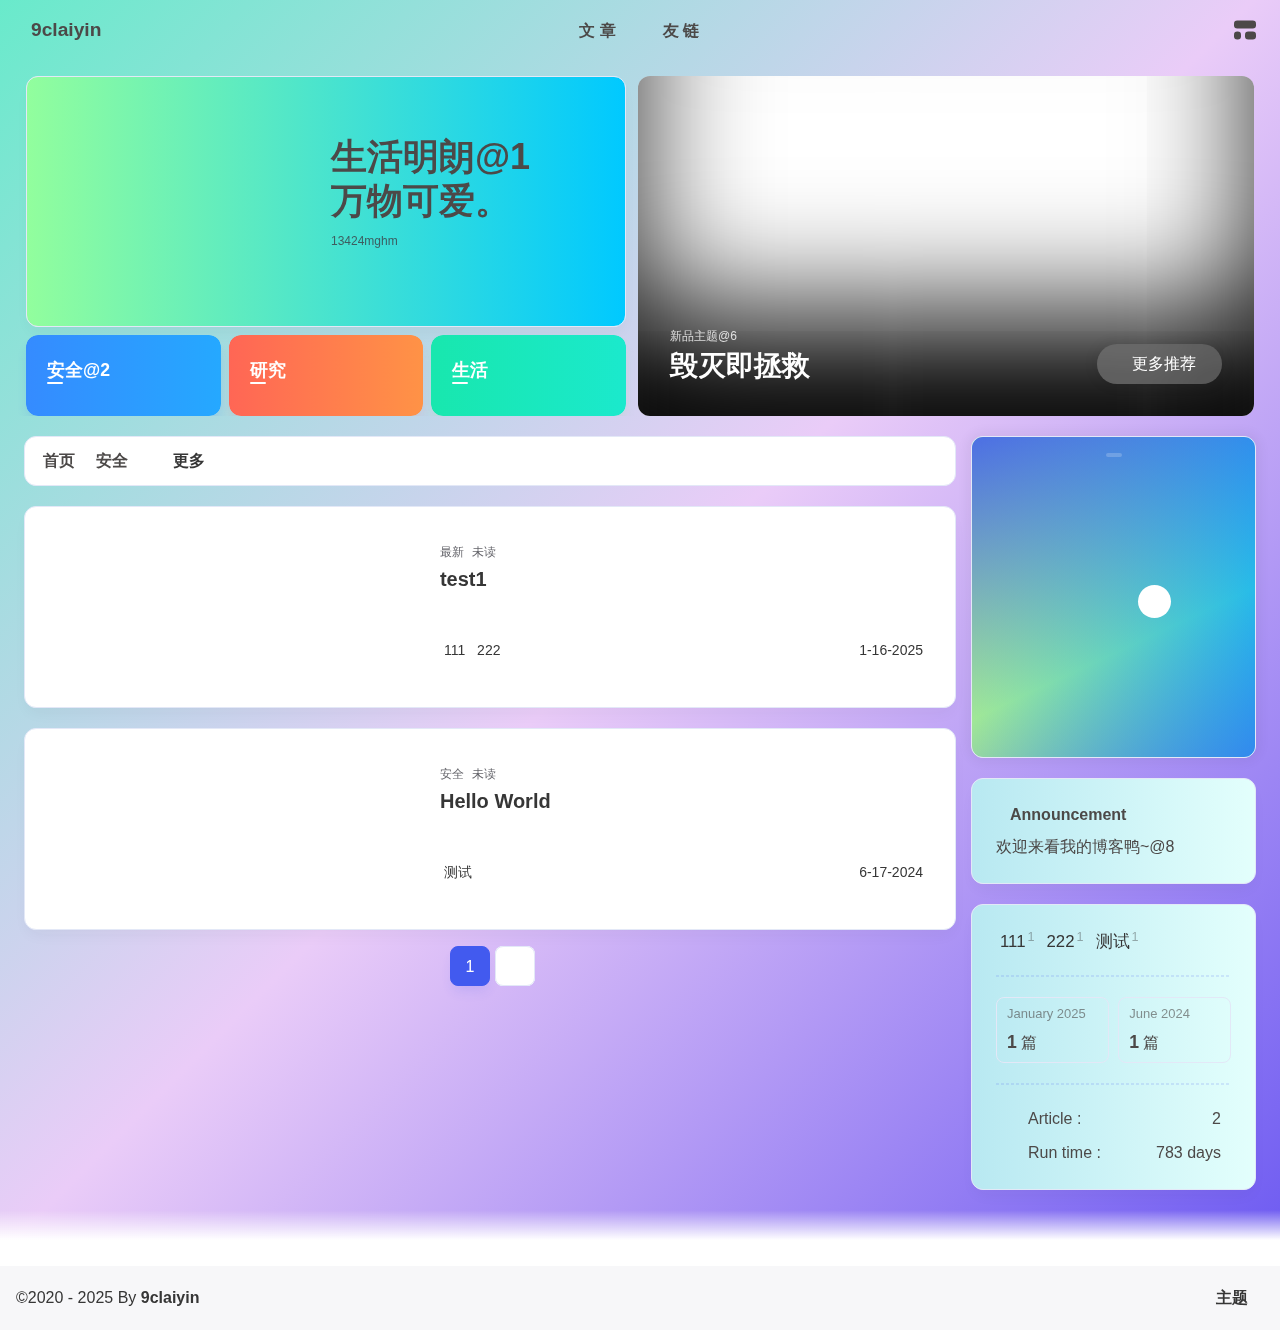
==== commit cfd81563: "Site updated: 2025-01-27 16:42:06" ====
--- a/index.html
+++ b/index.html
@@ -59,7 +59,7 @@
   isHome: true,
   isHighlightShrink: false,
   isToc: false,
-  postUpdate: '2025-01-27 16:32:46',
+  postUpdate: '2025-01-27 16:41:23',
   postMainColor: '',
 }</script><noscript><style type="text/css">
   #nav {
@@ -202,13 +202,13 @@
 if (true) {
   document.addEventListener('pjax:send', () => { preloader.initLoading() })
   document.addEventListener('pjax:complete', () => { preloader.endLoading() })
-}</script><link rel="stylesheet" href="https://cdn.cbd.int/anzhiyu-theme-static@1.1.10/progress_bar/progress_bar.css"/><script async="async" src="https://cdn.cbd.int/pace-js@1.2.4/pace.min.js" data-pace-options="{ &quot;restartOnRequestAfter&quot;:false,&quot;eventLag&quot;:false}"></script><div class="page" id="body-wrap"><header class="not-top-img" id="page-header"><nav id="nav"><div id="nav-group"><span id="blog_name"><a id="site-name" href="/" accesskey="h"><div class="title">9claiyin</div><i class="anzhiyufont anzhiyu-icon-house-chimney"></i></a></span><div class="mask-name-container"><div id="name-container"><a id="page-name" href="javascript:anzhiyu.scrollToDest(0, 500)">PAGE_NAME</a></div></div><div id="menus"><div class="menus_items"><div class="menus_item"><a class="site-page" href="javascript:void(0);"><span> 文章</span></a><ul class="menus_item_child"><li><a class="site-page child faa-parent animated-hover" href="/archives/"><i class="anzhiyufont anzhiyu-icon-box-archive faa-tada" style="font-size: 0.9em;"></i><span> 所有</span></a></li><li><a class="site-page child faa-parent animated-hover" href="/categories/"><i class="anzhiyufont anzhiyu-icon-shapes faa-tada" style="font-size: 0.9em;"></i><span> 分类</span></a></li><li><a class="site-page child faa-parent animated-hover" href="/tags/"><i class="anzhiyufont anzhiyu-icon-tags faa-tada" style="font-size: 0.9em;"></i><span> 标签</span></a></li></ul></div><div class="menus_item"><a class="site-page" href="javascript:void(0);"><span> 友链</span></a><ul class="menus_item_child"><li><a class="site-page child faa-parent animated-hover" href="/link/"><i class="anzhiyufont anzhiyu-icon-link faa-tada" style="font-size: 0.9em;"></i><span> 友人帐</span></a></li><li><a class="site-page child faa-parent animated-hover" href="/fcircle/"><i class="anzhiyufont anzhiyu-icon-artstation faa-tada" style="font-size: 0.9em;"></i><span> 朋友圈</span></a></li><li><a class="site-page child faa-parent animated-hover" href="/comments/"><i class="anzhiyufont anzhiyu-icon-envelope faa-tada" style="font-size: 0.9em;"></i><span> 留言板</span></a></li></ul></div></div></div><div id="nav-right"><div class="nav-button" id="randomPost_button"><a class="site-page" onclick="toRandomPost()" title="随机前往一个文章" href="javascript:void(0);"><i class="anzhiyufont anzhiyu-icon-dice"></i></a></div><input id="center-console" type="checkbox"/><label class="widget" for="center-console" title="中控台" onclick="anzhiyu.switchConsole();"><i class="left"></i><i class="widget center"></i><i class="widget right"></i></label><div id="console"><div class="console-card-group-reward"><ul class="reward-all console-card"><li class="reward-item"><a href="/null" target="_blank"><img class="post-qr-code-img" alt="微信" src= "[data-uri]" onerror="this.onerror=null,this.src=&quot;/img/404.jpg&quot;" data-lazy-src="/null"/></a><div class="post-qr-code-desc">微信</div></li><li class="reward-item"><a href="/null" target="_blank"><img class="post-qr-code-img" alt="支付宝" src= "[data-uri]" onerror="this.onerror=null,this.src=&quot;/img/404.jpg&quot;" data-lazy-src="/null"/></a><div class="post-qr-code-desc">支付宝</div></li></ul></div><div class="console-card-group"><div class="console-card-group-left"><div class="console-card" id="card-newest-comments"><div class="card-content"><div class="author-content-item-tips">互动</div><span class="author-content-item-title"> Newest Comments</span></div><div class="aside-list"><span>loading...</span></div></div></div><div class="console-card-group-right"><div class="console-card tags"><div class="card-content"><div class="author-content-item-tips">音乐</div><span class="author-content-item-title">灵魂的碰撞💥</span></div></div><div class="console-card history"><div class="item-headline"><i class="anzhiyufont anzhiyu-icon-box-archiv"></i><span>文章</span></div><div class="card-archives"><div class="item-headline"><i class="anzhiyufont anzhiyu-icon-archive"></i><span>Archives</span></div><ul class="card-archive-list"><li class="card-archive-list-item"><a class="card-archive-list-link" href="/archives/2025/01/"><span class="card-archive-list-date">January 2025</span><div class="card-archive-list-count-group"><span class="card-archive-list-count">1</span><span>篇</span></div></a></li><li class="card-archive-list-item"><a class="card-archive-list-link" href="/archives/2024/06/"><span class="card-archive-list-date">June 2024</span><div class="card-archive-list-count-group"><span class="card-archive-list-count">1</span><span>篇</span></div></a></li></ul></div><hr/></div></div></div><div class="button-group"><div class="console-btn-item"><a class="darkmode_switchbutton" title="显示模式切换" href="javascript:void(0);"><i class="anzhiyufont anzhiyu-icon-moon"></i></a></div><div class="console-btn-item" id="consoleHideAside" onclick="anzhiyu.hideAsideBtn()" title="边栏显示控制"><a class="asideSwitch"><i class="anzhiyufont anzhiyu-icon-arrows-left-right"></i></a></div><div class="console-btn-item" id="consoleMusic" onclick="anzhiyu.musicToggle()" title="音乐开关"><a class="music-switch"><i class="anzhiyufont anzhiyu-icon-music"></i></a></div></div><div class="console-mask" onclick="anzhiyu.hideConsole()" href="javascript:void(0);"></div></div><div class="nav-button" id="nav-totop"><a class="totopbtn" href="javascript:void(0);"><i class="anzhiyufont anzhiyu-icon-arrow-up"></i><span id="percent" onclick="anzhiyu.scrollToDest(0,500)">0</span></a></div><div id="toggle-menu"><a class="site-page" href="javascript:void(0);" title="切换"><i class="anzhiyufont anzhiyu-icon-bars"></i></a></div></div></div></nav></header><main id="blog-container"><div id="home_top"><div class="swiper_container_card" style="height: auto;width: 100%"><div id="bannerGroup"><div id="random-banner"><div class="banners-title"><div class="banners-title-big">生活明朗@1</div><div class="banners-title-big">万物可爱。</div><div class="banners-title-small">13424mghm</div></div><a id="random-hover" href="javascript:toRandomPost()"><i class="anzhiyufont anzhiyu-icon-paper-plane"></i><div class="bannerText">随机传送站<i class="anzhiyufont anzhiyu-icon-arrow-right"></i></div></a></div><div class="categoryGroup"><div class="categoryItem" style="box-shadow:var(--anzhiyu-shadow-blue)"><a class="categoryButton blue" href="/categories/%E5%AE%89%E5%85%A8%E6%8A%80%E6%9C%AF/"><span class="categoryButtonText">安全@2</span><i class="anzhiyufont anzhiyu-icon-dove"></i></a></div><div class="categoryItem" style="box-shadow:var(--anzhiyu-shadow-red)"><a class="categoryButton red" href="/categories/%E5%A4%A7%E5%AD%A6%E7%94%9F%E6%B6%AF/"><span class="categoryButtonText">研究</span><i class="anzhiyufont anzhiyu-icon-fire"></i></a></div><div class="categoryItem" style="box-shadow:var(--anzhiyu-shadow-green)"><a class="categoryButton green" href="/categories/%E7%94%9F%E6%B4%BB%E6%97%A5%E5%B8%B8/"><span class="categoryButtonText">生活</span><i class="anzhiyufont anzhiyu-icon-book"></i></a></div></div></div><div class="topGroup"><div class="recent-post-item" onclick="pjax.loadUrl(&quot;/2024/06/17/hello-world/&quot;)"><div class="post_cover left_radius"><a href="2024/06/17/hello-world/" title="Hello World"><span class="recent-post-top-text">荐</span><img class="post_bg" onerror="this.onerror=null;this.src='/img/404.jpg'" alt="cover" src= "[data-uri]" onerror="this.onerror=null,this.src=&quot;/img/404.jpg&quot;" data-lazy-src="https://cdn.jsdelivr.net/gh/9claiyin/PIC@main/art/20250124210052991.jpg?_r_=53c36159-3675-187b-0af7-2e925397b2a0"></a></div><div class="recent-post-info"><a class="article-title" href="2024/06/17/hello-world/" title="Hello World">Hello World</a></div></div><div class="recent-post-item" onclick="pjax.loadUrl(&quot;/2025/01/16/test1/&quot;)"><div class="post_cover left_radius"><a href="2025/01/16/test1/" title="test1"><span class="recent-post-top-text">荐</span><img class="post_bg" onerror="this.onerror=null;this.src='/img/404.jpg'" alt="cover" src= "[data-uri]" onerror="this.onerror=null,this.src=&quot;/img/404.jpg&quot;" data-lazy-src="https://cdn.jsdelivr.net/gh/9claiyin/PIC@main/art/20250124210030723.jpg?_r_=7d4450f9-bdab-84a4-700e-4af99fba653f"></a></div><div class="recent-post-info"><a class="article-title" href="2025/01/16/test1/" title="test1">test1</a></div></div><a class="todayCard" id="todayCard" href="/null" style="z-index: 1;"><div class="todayCard-info"><div class="todayCard-tips">新品主题@6</div><div class="todayCard-title">毁灭即拯救</div></div><img class="todayCard-cover" src= "[data-uri]" onerror="this.onerror=null,this.src=&quot;/img/404.jpg&quot;" data-lazy-src="https://cdn.jsdelivr.net/gh/9claiyin/PIC@main/page/20250126182405433.png" onerror="this.onerror=null;this.src='/img/404.jpg'" alt="封面"><div class="banner-button-group"><div class="banner-button" onclick="event.stopPropagation();event.preventDefault();anzhiyu.hideTodayCard();"><i class="anzhiyufont anzhiyu-icon-arrow-circle-right"></i><span class="banner-button-text">更多推荐</span></div></div></a></div><link rel="stylesheet"></div></div><div class="layout" id="content-inner"><div class="recent-posts" id="recent-posts"><div id="categoryBar"><div class="category-bar" id="category-bar"><div id="catalog-bar"><div id="catalog-list"><div class="catalog-list-item" id="首页"><a href="/">首页</a></div>
+}</script><link rel="stylesheet" href="https://cdn.cbd.int/anzhiyu-theme-static@1.1.10/progress_bar/progress_bar.css"/><script async="async" src="https://cdn.cbd.int/pace-js@1.2.4/pace.min.js" data-pace-options="{ &quot;restartOnRequestAfter&quot;:false,&quot;eventLag&quot;:false}"></script><div class="page" id="body-wrap"><header class="not-top-img" id="page-header"><nav id="nav"><div id="nav-group"><span id="blog_name"><a id="site-name" href="/" accesskey="h"><div class="title">9claiyin</div><i class="anzhiyufont anzhiyu-icon-house-chimney"></i></a></span><div class="mask-name-container"><div id="name-container"><a id="page-name" href="javascript:anzhiyu.scrollToDest(0, 500)">PAGE_NAME</a></div></div><div id="menus"><div class="menus_items"><div class="menus_item"><a class="site-page" href="javascript:void(0);"><span> 文章</span></a><ul class="menus_item_child"><li><a class="site-page child faa-parent animated-hover" href="/archives/"><i class="anzhiyufont anzhiyu-icon-box-archive faa-tada" style="font-size: 0.9em;"></i><span> 所有</span></a></li><li><a class="site-page child faa-parent animated-hover" href="/categories/"><i class="anzhiyufont anzhiyu-icon-shapes faa-tada" style="font-size: 0.9em;"></i><span> 分类</span></a></li><li><a class="site-page child faa-parent animated-hover" href="/tags/"><i class="anzhiyufont anzhiyu-icon-tags faa-tada" style="font-size: 0.9em;"></i><span> 标签</span></a></li></ul></div><div class="menus_item"><a class="site-page" href="javascript:void(0);"><span> 友链</span></a><ul class="menus_item_child"><li><a class="site-page child faa-parent animated-hover" href="/link/"><i class="anzhiyufont anzhiyu-icon-link faa-tada" style="font-size: 0.9em;"></i><span> 友人帐</span></a></li><li><a class="site-page child faa-parent animated-hover" href="/fcircle/"><i class="anzhiyufont anzhiyu-icon-artstation faa-tada" style="font-size: 0.9em;"></i><span> 朋友圈</span></a></li><li><a class="site-page child faa-parent animated-hover" href="/comments/"><i class="anzhiyufont anzhiyu-icon-envelope faa-tada" style="font-size: 0.9em;"></i><span> 留言板</span></a></li></ul></div></div></div><div id="nav-right"><div class="nav-button" id="randomPost_button"><a class="site-page" onclick="toRandomPost()" title="随机前往一个文章" href="javascript:void(0);"><i class="anzhiyufont anzhiyu-icon-dice"></i></a></div><input id="center-console" type="checkbox"/><label class="widget" for="center-console" title="中控台" onclick="anzhiyu.switchConsole();"><i class="left"></i><i class="widget center"></i><i class="widget right"></i></label><div id="console"><div class="console-card-group-reward"><ul class="reward-all console-card"><li class="reward-item"><a href="/null" target="_blank"><img class="post-qr-code-img" alt="微信" src= "[data-uri]" onerror="this.onerror=null,this.src=&quot;/img/404.jpg&quot;" data-lazy-src="/null"/></a><div class="post-qr-code-desc">微信</div></li><li class="reward-item"><a href="/null" target="_blank"><img class="post-qr-code-img" alt="支付宝" src= "[data-uri]" onerror="this.onerror=null,this.src=&quot;/img/404.jpg&quot;" data-lazy-src="/null"/></a><div class="post-qr-code-desc">支付宝</div></li></ul></div><div class="console-card-group"><div class="console-card-group-left"><div class="console-card" id="card-newest-comments"><div class="card-content"><div class="author-content-item-tips">互动</div><span class="author-content-item-title"> Newest Comments</span></div><div class="aside-list"><span>loading...</span></div></div></div><div class="console-card-group-right"><div class="console-card tags"><div class="card-content"><div class="author-content-item-tips">音乐</div><span class="author-content-item-title">灵魂的碰撞💥</span></div></div><div class="console-card history"><div class="item-headline"><i class="anzhiyufont anzhiyu-icon-box-archiv"></i><span>文章</span></div><div class="card-archives"><div class="item-headline"><i class="anzhiyufont anzhiyu-icon-archive"></i><span>Archives</span></div><ul class="card-archive-list"><li class="card-archive-list-item"><a class="card-archive-list-link" href="/archives/2025/01/"><span class="card-archive-list-date">January 2025</span><div class="card-archive-list-count-group"><span class="card-archive-list-count">1</span><span>篇</span></div></a></li><li class="card-archive-list-item"><a class="card-archive-list-link" href="/archives/2024/06/"><span class="card-archive-list-date">June 2024</span><div class="card-archive-list-count-group"><span class="card-archive-list-count">1</span><span>篇</span></div></a></li></ul></div><hr/></div></div></div><div class="button-group"><div class="console-btn-item"><a class="darkmode_switchbutton" title="显示模式切换" href="javascript:void(0);"><i class="anzhiyufont anzhiyu-icon-moon"></i></a></div><div class="console-btn-item" id="consoleHideAside" onclick="anzhiyu.hideAsideBtn()" title="边栏显示控制"><a class="asideSwitch"><i class="anzhiyufont anzhiyu-icon-arrows-left-right"></i></a></div><div class="console-btn-item" id="consoleMusic" onclick="anzhiyu.musicToggle()" title="音乐开关"><a class="music-switch"><i class="anzhiyufont anzhiyu-icon-music"></i></a></div></div><div class="console-mask" onclick="anzhiyu.hideConsole()" href="javascript:void(0);"></div></div><div class="nav-button" id="nav-totop"><a class="totopbtn" href="javascript:void(0);"><i class="anzhiyufont anzhiyu-icon-arrow-up"></i><span id="percent" onclick="anzhiyu.scrollToDest(0,500)">0</span></a></div><div id="toggle-menu"><a class="site-page" href="javascript:void(0);" title="切换"><i class="anzhiyufont anzhiyu-icon-bars"></i></a></div></div></div></nav></header><main id="blog-container"><div id="home_top"><div class="swiper_container_card" style="height: auto;width: 100%"><div id="bannerGroup"><div id="random-banner"><div class="banners-title"><div class="banners-title-big">生活明朗@1</div><div class="banners-title-big">万物可爱。</div><div class="banners-title-small">13424mghm</div></div><a id="random-hover" href="javascript:toRandomPost()"><i class="anzhiyufont anzhiyu-icon-paper-plane"></i><div class="bannerText">随机传送站<i class="anzhiyufont anzhiyu-icon-arrow-right"></i></div></a></div><div class="categoryGroup"><div class="categoryItem" style="box-shadow:var(--anzhiyu-shadow-blue)"><a class="categoryButton blue" href="/categories/%E5%AE%89%E5%85%A8%E6%8A%80%E6%9C%AF/"><span class="categoryButtonText">安全@2</span><i class="anzhiyufont anzhiyu-icon-dove"></i></a></div><div class="categoryItem" style="box-shadow:var(--anzhiyu-shadow-red)"><a class="categoryButton red" href="/categories/%E5%A4%A7%E5%AD%A6%E7%94%9F%E6%B6%AF/"><span class="categoryButtonText">研究</span><i class="anzhiyufont anzhiyu-icon-fire"></i></a></div><div class="categoryItem" style="box-shadow:var(--anzhiyu-shadow-green)"><a class="categoryButton green" href="/categories/%E7%94%9F%E6%B4%BB%E6%97%A5%E5%B8%B8/"><span class="categoryButtonText">生活</span><i class="anzhiyufont anzhiyu-icon-book"></i></a></div></div></div><div class="topGroup"><div class="recent-post-item" onclick="pjax.loadUrl(&quot;/2024/06/17/hello-world/&quot;)"><div class="post_cover left_radius"><a href="2024/06/17/hello-world/" title="Hello World"><span class="recent-post-top-text">荐</span><img class="post_bg" onerror="this.onerror=null;this.src='/img/404.jpg'" alt="cover" src= "[data-uri]" onerror="this.onerror=null,this.src=&quot;/img/404.jpg&quot;" data-lazy-src="https://cdn.jsdelivr.net/gh/9claiyin/PIC@main/art/20250124210015847.jpg?_r_=5a1befdb-b923-ac02-e4e7-0c9cb66b88ab"></a></div><div class="recent-post-info"><a class="article-title" href="2024/06/17/hello-world/" title="Hello World">Hello World</a></div></div><div class="recent-post-item" onclick="pjax.loadUrl(&quot;/2025/01/16/test1/&quot;)"><div class="post_cover left_radius"><a href="2025/01/16/test1/" title="test1"><span class="recent-post-top-text">荐</span><img class="post_bg" onerror="this.onerror=null;this.src='/img/404.jpg'" alt="cover" src= "[data-uri]" onerror="this.onerror=null,this.src=&quot;/img/404.jpg&quot;" data-lazy-src="https://cdn.jsdelivr.net/gh/9claiyin/PIC@main/art/20250124210039462.jpg?_r_=67c358dd-4161-5b93-1def-8f4c3c9e2d92"></a></div><div class="recent-post-info"><a class="article-title" href="2025/01/16/test1/" title="test1">test1</a></div></div><a class="todayCard" id="todayCard" href="/null" style="z-index: 1;"><div class="todayCard-info"><div class="todayCard-tips">新品主题@6</div><div class="todayCard-title">毁灭即拯救</div></div><img class="todayCard-cover" src= "[data-uri]" onerror="this.onerror=null,this.src=&quot;/img/404.jpg&quot;" data-lazy-src="https://cdn.jsdelivr.net/gh/9claiyin/PIC@main/page/20250126182405433.png" onerror="this.onerror=null;this.src='/img/404.jpg'" alt="封面"><div class="banner-button-group"><div class="banner-button" onclick="event.stopPropagation();event.preventDefault();anzhiyu.hideTodayCard();"><i class="anzhiyufont anzhiyu-icon-arrow-circle-right"></i><span class="banner-button-text">更多推荐</span></div></div></a></div><link rel="stylesheet"></div></div><div class="layout" id="content-inner"><div class="recent-posts" id="recent-posts"><div id="categoryBar"><div class="category-bar" id="category-bar"><div id="catalog-bar"><div id="catalog-list"><div class="catalog-list-item" id="首页"><a href="/">首页</a></div>
     <div class="catalog-list-item" id="/categories/安全/">
       <a href="/categories/安全/">
         安全
       </a>
     </div>
-    </div><div class="category-bar-next" id="category-bar-next" onclick="anzhiyu.scrollCategoryBarToRight()"><i class="anzhiyufont anzhiyu-icon-angle-double-right"></i></div><a class="catalog-more" href="/categories/">更多</a></div></div></div><div class="recent-post-item lastestpost-item" onclick="pjax.loadUrl('/2025/01/16/test1/')"><div class="post_cover left"><a href="/2025/01/16/test1/" title="test1" style="display: flex;height: 100%;"><img class="post_bg" src= "[data-uri]" onerror="this.onerror=null,this.src=&quot;/img/404.jpg&quot;" data-lazy-src="https://cdn.jsdelivr.net/gh/9claiyin/PIC@main/art/20250124210030723.jpg?_r_=7d4450f9-bdab-84a4-700e-4af99fba653f" onerror="this.onerror=null;this.src='/img/404.jpg'" alt="test1" style="pointer-events: none"></a></div><div class="recent-post-info"><div class="recent-post-info-top"><div class="recent-post-info-top-tips"><span class="newPost">最新</span><a class="unvisited-post" href="/2025/01/16/test1/" title="test1">未读</a></div><a class="article-title" href="/2025/01/16/test1/" title="test1">test1</a></div><div class="article-meta-wrap"><span class="post-meta-date"><i class="anzhiyufont anzhiyu-icon-calendar-days" style="font-size: 15px; display:none"></i><span class="article-meta-label">Created</span><time datetime="2025-01-16T04:02:12.000Z" title="Created 2025-01-16 12:02:12" time="2025-01-16 12:02:12">2025-01-16</time><time class="time_hidden" datetime="2025-01-24T13:08:28.164Z" title="Updated 2025-01-24 21:08:28" time="2025-01-24 21:08:28">2025-01-24</time></span><span class="article-meta tags"><a class="article-meta__tags" href="/tags/111/" event.cancelbubble onclick="window.event.cancelBubble=true;"><span> <i class="anzhiyufont anzhiyu-icon-hashtag"></i>111</span></a><a class="article-meta__tags" href="/tags/222/" event.cancelbubble onclick="window.event.cancelBubble=true;"><span> <i class="anzhiyufont anzhiyu-icon-hashtag"></i>222</span></a></span></div><div class="content"></div></div></div><div class="recent-post-item" onclick="pjax.loadUrl('/2024/06/17/hello-world/')"><div class="post_cover left"><a href="/2024/06/17/hello-world/" title="Hello World" style="display: flex;height: 100%;"><img class="post_bg" src= "[data-uri]" onerror="this.onerror=null,this.src=&quot;/img/404.jpg&quot;" data-lazy-src="https://cdn.jsdelivr.net/gh/9claiyin/PIC@main/art/20250124210052991.jpg?_r_=53c36159-3675-187b-0af7-2e925397b2a0" onerror="this.onerror=null;this.src='/img/404.jpg'" alt="Hello World" style="pointer-events: none"></a></div><div class="recent-post-info"><div class="recent-post-info-top"><div class="recent-post-info-top-tips"><div class="article-categories-original">安全</div><a class="unvisited-post" href="/2024/06/17/hello-world/" title="Hello World">未读</a></div><a class="article-title" href="/2024/06/17/hello-world/" title="Hello World">Hello World</a></div><div class="article-meta-wrap"><span class="post-meta-date"><i class="anzhiyufont anzhiyu-icon-calendar-days" style="font-size: 15px; display:none"></i><span class="article-meta-label">Created</span><time datetime="2024-06-17T02:47:20.041Z" title="Created 2024-06-17 10:47:20" time="2024-06-17 10:47:20">2024-06-17</time><time class="time_hidden" datetime="2025-01-24T13:04:19.647Z" title="Updated 2025-01-24 21:04:19" time="2025-01-24 21:04:19">2025-01-24</time></span><span class="article-meta tags"><a class="article-meta__tags" href="/tags/%E6%B5%8B%E8%AF%95/" event.cancelbubble onclick="window.event.cancelBubble=true;"><span> <i class="anzhiyufont anzhiyu-icon-hashtag"></i>测试</span></a></span></div><div class="content">Welcome to Hexo! This is your very first post. Check documentation for more info. If you get any problems when using Hexo, you can find the answer in troubleshooting or you can ask me on GitHub.
+    </div><div class="category-bar-next" id="category-bar-next" onclick="anzhiyu.scrollCategoryBarToRight()"><i class="anzhiyufont anzhiyu-icon-angle-double-right"></i></div><a class="catalog-more" href="/categories/">更多</a></div></div></div><div class="recent-post-item lastestpost-item" onclick="pjax.loadUrl('/2025/01/16/test1/')"><div class="post_cover left"><a href="/2025/01/16/test1/" title="test1" style="display: flex;height: 100%;"><img class="post_bg" src= "[data-uri]" onerror="this.onerror=null,this.src=&quot;/img/404.jpg&quot;" data-lazy-src="https://cdn.jsdelivr.net/gh/9claiyin/PIC@main/art/20250124210039462.jpg?_r_=67c358dd-4161-5b93-1def-8f4c3c9e2d92" onerror="this.onerror=null;this.src='/img/404.jpg'" alt="test1" style="pointer-events: none"></a></div><div class="recent-post-info"><div class="recent-post-info-top"><div class="recent-post-info-top-tips"><span class="newPost">最新</span><a class="unvisited-post" href="/2025/01/16/test1/" title="test1">未读</a></div><a class="article-title" href="/2025/01/16/test1/" title="test1">test1</a></div><div class="article-meta-wrap"><span class="post-meta-date"><i class="anzhiyufont anzhiyu-icon-calendar-days" style="font-size: 15px; display:none"></i><span class="article-meta-label">Created</span><time datetime="2025-01-16T04:02:12.000Z" title="Created 2025-01-16 12:02:12" time="2025-01-16 12:02:12">2025-01-16</time><time class="time_hidden" datetime="2025-01-24T13:08:28.164Z" title="Updated 2025-01-24 21:08:28" time="2025-01-24 21:08:28">2025-01-24</time></span><span class="article-meta tags"><a class="article-meta__tags" href="/tags/111/" event.cancelbubble onclick="window.event.cancelBubble=true;"><span> <i class="anzhiyufont anzhiyu-icon-hashtag"></i>111</span></a><a class="article-meta__tags" href="/tags/222/" event.cancelbubble onclick="window.event.cancelBubble=true;"><span> <i class="anzhiyufont anzhiyu-icon-hashtag"></i>222</span></a></span></div><div class="content"></div></div></div><div class="recent-post-item" onclick="pjax.loadUrl('/2024/06/17/hello-world/')"><div class="post_cover left"><a href="/2024/06/17/hello-world/" title="Hello World" style="display: flex;height: 100%;"><img class="post_bg" src= "[data-uri]" onerror="this.onerror=null,this.src=&quot;/img/404.jpg&quot;" data-lazy-src="https://cdn.jsdelivr.net/gh/9claiyin/PIC@main/art/20250124210015847.jpg?_r_=5a1befdb-b923-ac02-e4e7-0c9cb66b88ab" onerror="this.onerror=null;this.src='/img/404.jpg'" alt="Hello World" style="pointer-events: none"></a></div><div class="recent-post-info"><div class="recent-post-info-top"><div class="recent-post-info-top-tips"><div class="article-categories-original">安全</div><a class="unvisited-post" href="/2024/06/17/hello-world/" title="Hello World">未读</a></div><a class="article-title" href="/2024/06/17/hello-world/" title="Hello World">Hello World</a></div><div class="article-meta-wrap"><span class="post-meta-date"><i class="anzhiyufont anzhiyu-icon-calendar-days" style="font-size: 15px; display:none"></i><span class="article-meta-label">Created</span><time datetime="2024-06-17T02:47:20.041Z" title="Created 2024-06-17 10:47:20" time="2024-06-17 10:47:20">2024-06-17</time><time class="time_hidden" datetime="2025-01-24T13:04:19.647Z" title="Updated 2025-01-24 21:04:19" time="2025-01-24 21:04:19">2025-01-24</time></span><span class="article-meta tags"><a class="article-meta__tags" href="/tags/%E6%B5%8B%E8%AF%95/" event.cancelbubble onclick="window.event.cancelBubble=true;"><span> <i class="anzhiyufont anzhiyu-icon-hashtag"></i>测试</span></a></span></div><div class="content">Welcome to Hexo! This is your very first post. Check documentation for more info. If you get any problems when using Hexo, you can find the answer in troubleshooting or you can ask me on GitHub.
 Quick StartCreate a new post
 1$ hexo new &quot;My New Post&quot;
 
--- a/css/_cc/main.css
+++ b/css/_cc/main.css
@@ -0,0 +1,23 @@
+/* //主内容背景 */
+#body-wrap{
+  /* background-image: linear-gradient(to right, #92fe9d 0%, #00c9ff 100%) !important; */
+  background-image: linear-gradient(-225deg, #69EACB 0%, #EACCF8 48%, #6654F1 100%);
+}
+
+
+/* 左上 */
+
+#random-banner{
+  background-image: url( "https://cdn.jsdelivr.net/gh/9claiyin/PIC@main/page/20250125020310111.webp"), linear-gradient(to right, #92fe9d 0%, #00c9ff 100%) !important;
+  background-size: 300px 300px, cover !important;
+  background-repeat: no-repeat !important;
+  }
+
+
+
+
+
+
+
+
+  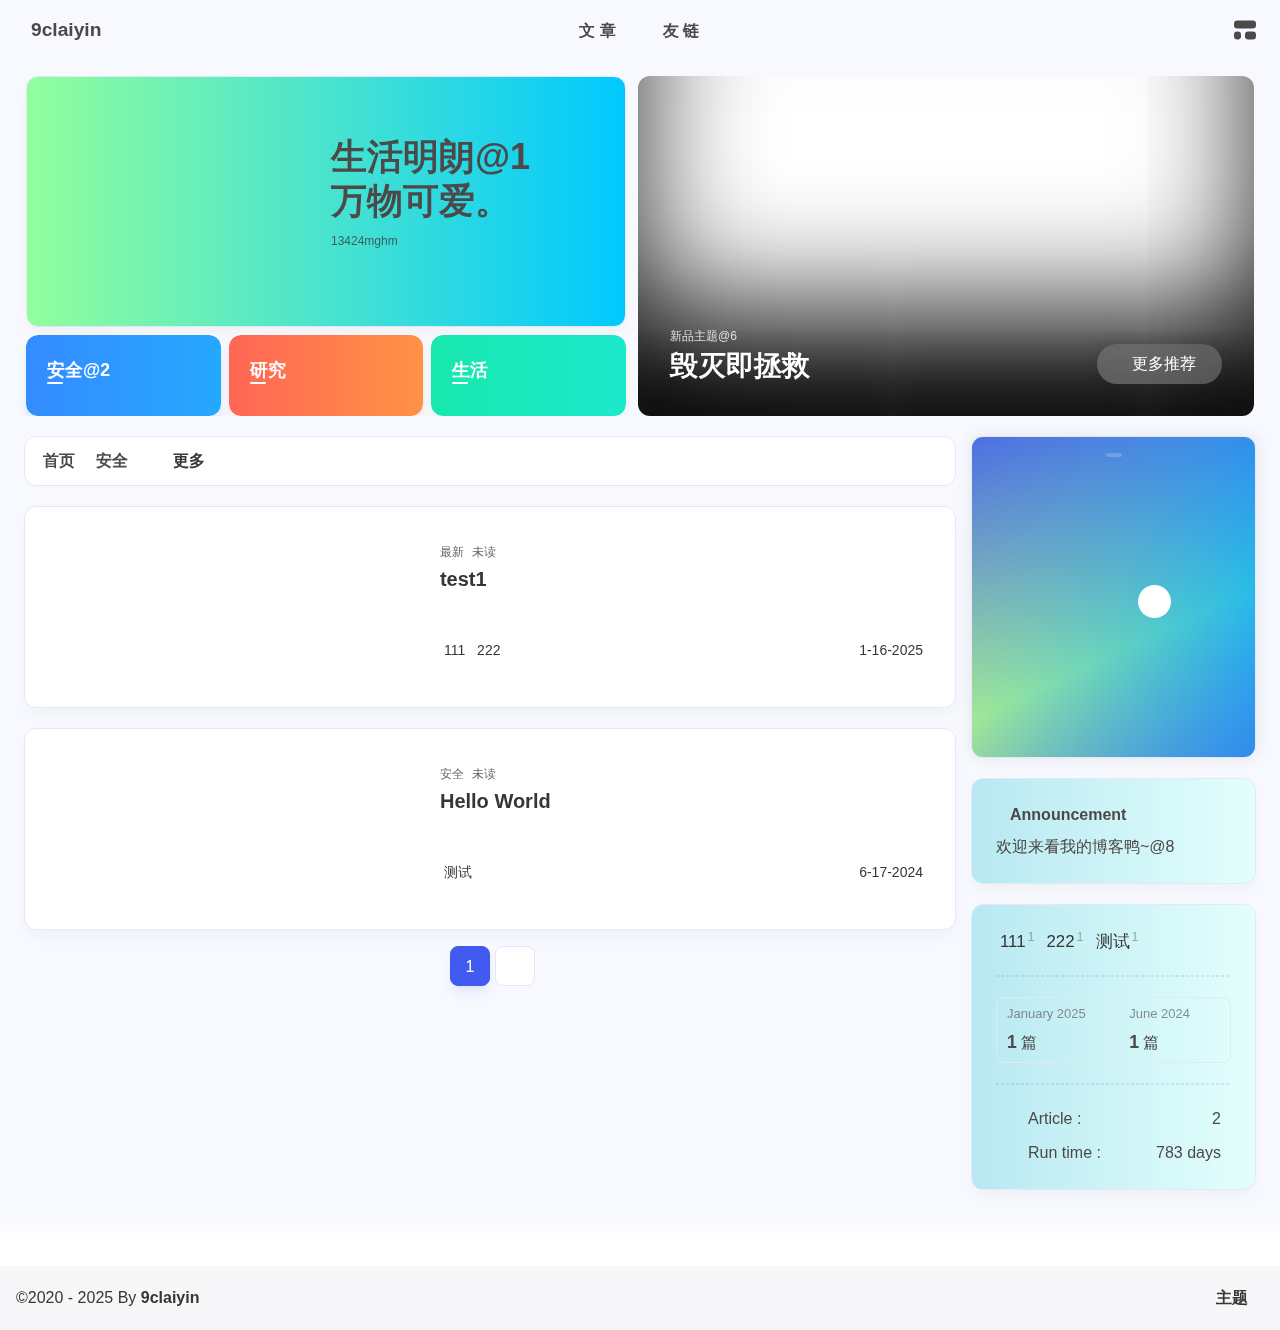
==== commit 07c65d84: "Site updated: 2025-01-27 16:58:25" ====
--- a/index.html
+++ b/index.html
@@ -59,7 +59,7 @@
   isHome: true,
   isHighlightShrink: false,
   isToc: false,
-  postUpdate: '2025-01-27 16:41:23',
+  postUpdate: '2025-01-27 16:58:16',
   postMainColor: '',
 }</script><noscript><style type="text/css">
   #nav {
@@ -188,7 +188,7 @@
         }
       }
       detectApple()
-    })(window)</script><link rel="stylesheet" href="/css/_cc/main.css" media="defer" onload="this.media='all'"><meta name="generator" content="Hexo 7.2.0"></head><body data-type="anzhiyu"><div id="web_bg"></div><div id="an_music_bg"></div><div id="loading-box" onclick="document.getElementById(&quot;loading-box&quot;).classList.add(&quot;loaded&quot;)"><div class="loading-bg"><img class="loading-img nolazyload" alt="加载头像" src="https://cdn.jsdelivr.net/gh/9claiyin/PIC@main/page/20250126172502980.webp"/><div class="loading-image-dot"></div></div></div><script>const preloader = {
+    })(window)</script><link rel="stylesheet" href="/css/_cc/main.cssv=1.0" media="defer" onload="this.media='all'"><meta name="generator" content="Hexo 7.2.0"></head><body data-type="anzhiyu"><div id="web_bg"></div><div id="an_music_bg"></div><div id="loading-box" onclick="document.getElementById(&quot;loading-box&quot;).classList.add(&quot;loaded&quot;)"><div class="loading-bg"><img class="loading-img nolazyload" alt="加载头像" src="https://cdn.jsdelivr.net/gh/9claiyin/PIC@main/page/20250126172502980.webp"/><div class="loading-image-dot"></div></div></div><script>const preloader = {
   endLoading: () => {
     document.getElementById('loading-box').classList.add("loaded");
   },
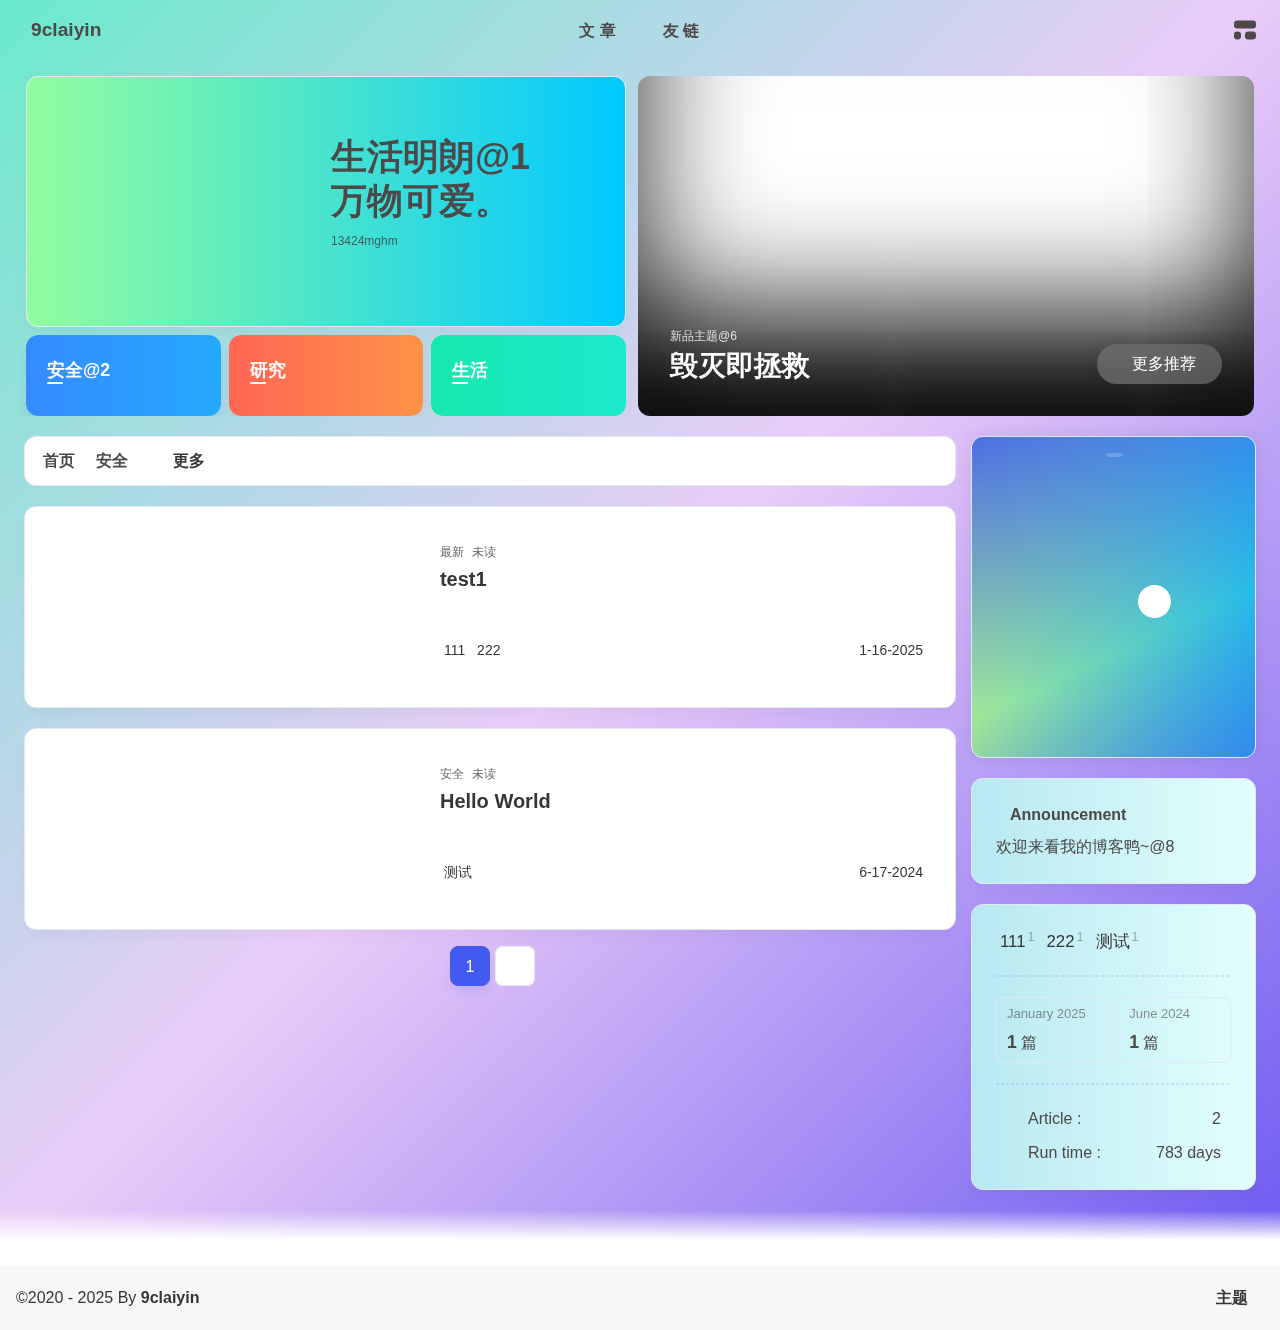
==== commit 60c9fea8: "Site updated: 2025-01-27 17:01:33" ====
--- a/index.html
+++ b/index.html
@@ -59,7 +59,7 @@
   isHome: true,
   isHighlightShrink: false,
   isToc: false,
-  postUpdate: '2025-01-27 16:58:16',
+  postUpdate: '2025-01-27 17:01:24',
   postMainColor: '',
 }</script><noscript><style type="text/css">
   #nav {
@@ -188,7 +188,7 @@
         }
       }
       detectApple()
-    })(window)</script><link rel="stylesheet" href="/css/_cc/main.cssv=1.0" media="defer" onload="this.media='all'"><meta name="generator" content="Hexo 7.2.0"></head><body data-type="anzhiyu"><div id="web_bg"></div><div id="an_music_bg"></div><div id="loading-box" onclick="document.getElementById(&quot;loading-box&quot;).classList.add(&quot;loaded&quot;)"><div class="loading-bg"><img class="loading-img nolazyload" alt="加载头像" src="https://cdn.jsdelivr.net/gh/9claiyin/PIC@main/page/20250126172502980.webp"/><div class="loading-image-dot"></div></div></div><script>const preloader = {
+    })(window)</script><link rel="stylesheet" href="/css/_cc/main.css?v=1.0" media="defer" onload="this.media='all'"><meta name="generator" content="Hexo 7.2.0"></head><body data-type="anzhiyu"><div id="web_bg"></div><div id="an_music_bg"></div><div id="loading-box" onclick="document.getElementById(&quot;loading-box&quot;).classList.add(&quot;loaded&quot;)"><div class="loading-bg"><img class="loading-img nolazyload" alt="加载头像" src="https://cdn.jsdelivr.net/gh/9claiyin/PIC@main/page/20250126172502980.webp"/><div class="loading-image-dot"></div></div></div><script>const preloader = {
   endLoading: () => {
     document.getElementById('loading-box').classList.add("loaded");
   },
--- a/css/_cc/main.css
+++ b/css/_cc/main.css
@@ -0,0 +1,23 @@
+/* //主内容背景 */
+#body-wrap{
+  /* background-image: linear-gradient(to right, #92fe9d 0%, #00c9ff 100%) !important; */
+  background-image: linear-gradient(-225deg, #69EACB 0%, #EACCF8 48%, #6654F1 100%);
+}
+
+
+/* 左上 */
+
+#random-banner{
+  background-image: url( "https://cdn.jsdelivr.net/gh/9claiyin/PIC@main/page/20250125020310111.webp"), linear-gradient(to right, #92fe9d 0%, #00c9ff 100%) !important;
+  background-size: 300px 300px, cover !important;
+  background-repeat: no-repeat !important;
+  }
+
+
+
+
+
+
+
+
+  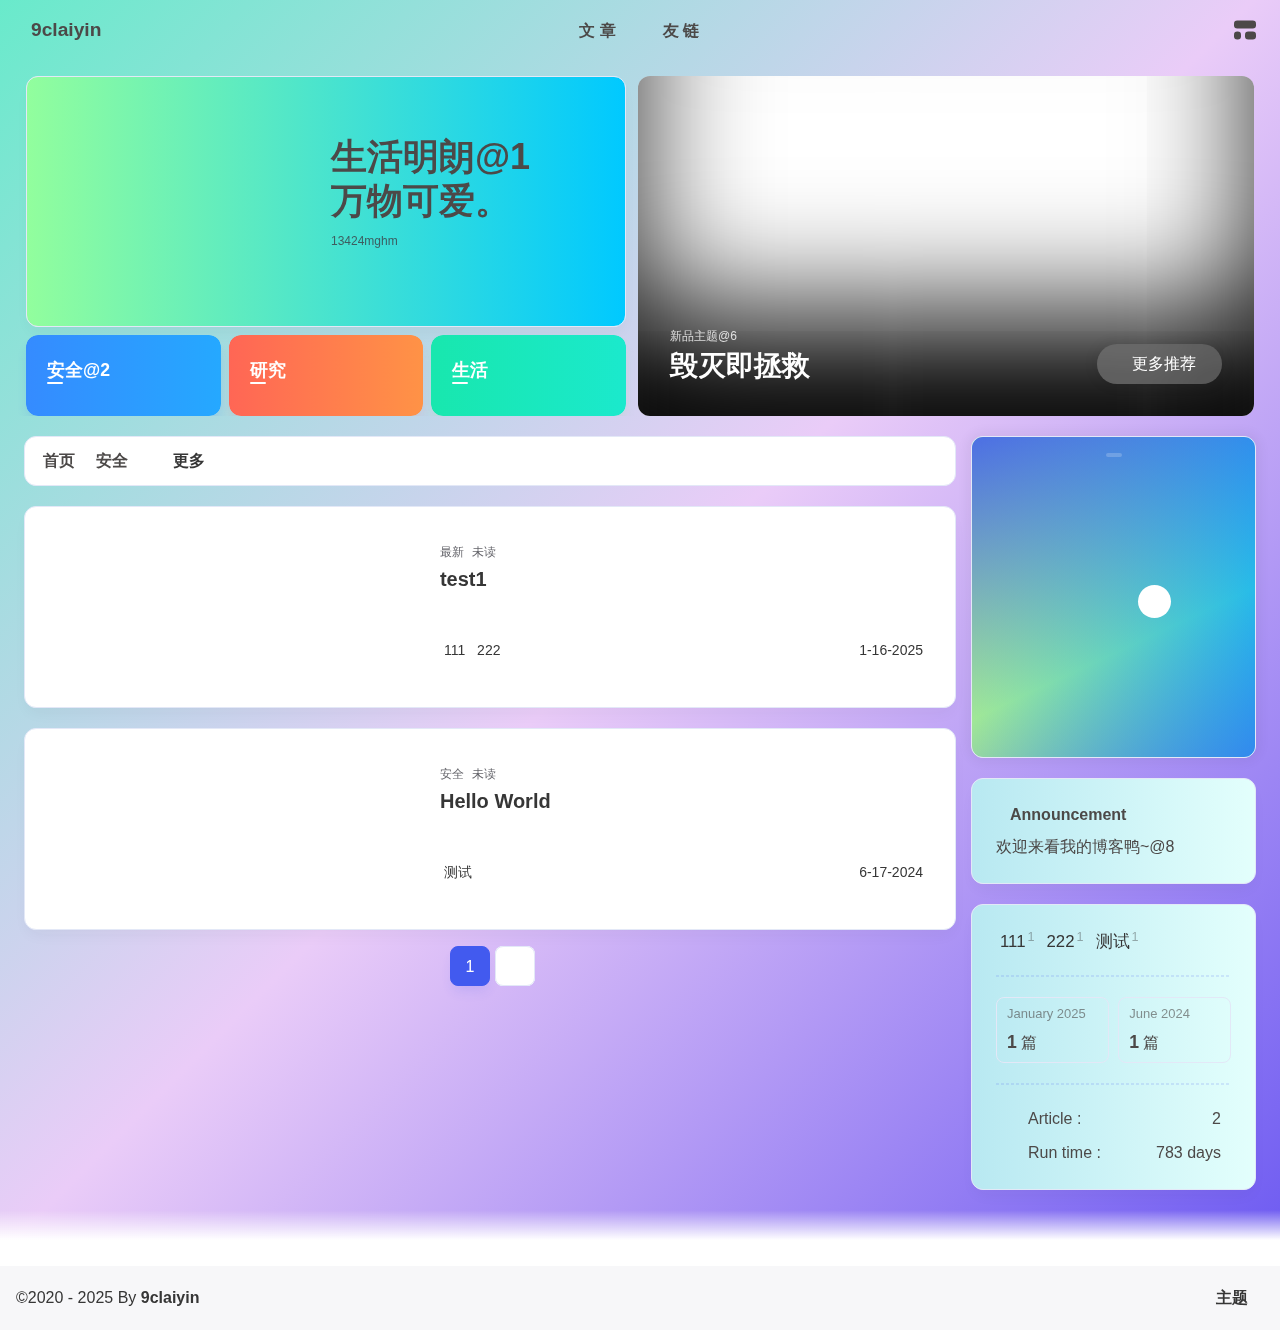
==== commit 7a0af58c: "Site updated: 2025-01-27 17:50:59" ====
--- a/index.html
+++ b/index.html
@@ -59,7 +59,7 @@
   isHome: true,
   isHighlightShrink: false,
   isToc: false,
-  postUpdate: '2025-01-27 17:01:24',
+  postUpdate: '2025-01-27 17:50:45',
   postMainColor: '',
 }</script><noscript><style type="text/css">
   #nav {
@@ -188,7 +188,7 @@
         }
       }
       detectApple()
-    })(window)</script><link rel="stylesheet" href="/css/_cc/main.css?v=1.0" media="defer" onload="this.media='all'"><meta name="generator" content="Hexo 7.2.0"></head><body data-type="anzhiyu"><div id="web_bg"></div><div id="an_music_bg"></div><div id="loading-box" onclick="document.getElementById(&quot;loading-box&quot;).classList.add(&quot;loaded&quot;)"><div class="loading-bg"><img class="loading-img nolazyload" alt="加载头像" src="https://cdn.jsdelivr.net/gh/9claiyin/PIC@main/page/20250126172502980.webp"/><div class="loading-image-dot"></div></div></div><script>const preloader = {
+    })(window)</script><link rel="stylesheet" href="/css/main.css?v=1.0" media="defer" onload="this.media='all'"><meta name="generator" content="Hexo 7.2.0"></head><body data-type="anzhiyu"><div id="web_bg"></div><div id="an_music_bg"></div><div id="loading-box" onclick="document.getElementById(&quot;loading-box&quot;).classList.add(&quot;loaded&quot;)"><div class="loading-bg"><img class="loading-img nolazyload" alt="加载头像" src="https://cdn.jsdelivr.net/gh/9claiyin/PIC@main/page/20250126172502980.webp"/><div class="loading-image-dot"></div></div></div><script>const preloader = {
   endLoading: () => {
     document.getElementById('loading-box').classList.add("loaded");
   },
@@ -202,13 +202,13 @@
 if (true) {
   document.addEventListener('pjax:send', () => { preloader.initLoading() })
   document.addEventListener('pjax:complete', () => { preloader.endLoading() })
-}</script><link rel="stylesheet" href="https://cdn.cbd.int/anzhiyu-theme-static@1.1.10/progress_bar/progress_bar.css"/><script async="async" src="https://cdn.cbd.int/pace-js@1.2.4/pace.min.js" data-pace-options="{ &quot;restartOnRequestAfter&quot;:false,&quot;eventLag&quot;:false}"></script><div class="page" id="body-wrap"><header class="not-top-img" id="page-header"><nav id="nav"><div id="nav-group"><span id="blog_name"><a id="site-name" href="/" accesskey="h"><div class="title">9claiyin</div><i class="anzhiyufont anzhiyu-icon-house-chimney"></i></a></span><div class="mask-name-container"><div id="name-container"><a id="page-name" href="javascript:anzhiyu.scrollToDest(0, 500)">PAGE_NAME</a></div></div><div id="menus"><div class="menus_items"><div class="menus_item"><a class="site-page" href="javascript:void(0);"><span> 文章</span></a><ul class="menus_item_child"><li><a class="site-page child faa-parent animated-hover" href="/archives/"><i class="anzhiyufont anzhiyu-icon-box-archive faa-tada" style="font-size: 0.9em;"></i><span> 所有</span></a></li><li><a class="site-page child faa-parent animated-hover" href="/categories/"><i class="anzhiyufont anzhiyu-icon-shapes faa-tada" style="font-size: 0.9em;"></i><span> 分类</span></a></li><li><a class="site-page child faa-parent animated-hover" href="/tags/"><i class="anzhiyufont anzhiyu-icon-tags faa-tada" style="font-size: 0.9em;"></i><span> 标签</span></a></li></ul></div><div class="menus_item"><a class="site-page" href="javascript:void(0);"><span> 友链</span></a><ul class="menus_item_child"><li><a class="site-page child faa-parent animated-hover" href="/link/"><i class="anzhiyufont anzhiyu-icon-link faa-tada" style="font-size: 0.9em;"></i><span> 友人帐</span></a></li><li><a class="site-page child faa-parent animated-hover" href="/fcircle/"><i class="anzhiyufont anzhiyu-icon-artstation faa-tada" style="font-size: 0.9em;"></i><span> 朋友圈</span></a></li><li><a class="site-page child faa-parent animated-hover" href="/comments/"><i class="anzhiyufont anzhiyu-icon-envelope faa-tada" style="font-size: 0.9em;"></i><span> 留言板</span></a></li></ul></div></div></div><div id="nav-right"><div class="nav-button" id="randomPost_button"><a class="site-page" onclick="toRandomPost()" title="随机前往一个文章" href="javascript:void(0);"><i class="anzhiyufont anzhiyu-icon-dice"></i></a></div><input id="center-console" type="checkbox"/><label class="widget" for="center-console" title="中控台" onclick="anzhiyu.switchConsole();"><i class="left"></i><i class="widget center"></i><i class="widget right"></i></label><div id="console"><div class="console-card-group-reward"><ul class="reward-all console-card"><li class="reward-item"><a href="/null" target="_blank"><img class="post-qr-code-img" alt="微信" src= "[data-uri]" onerror="this.onerror=null,this.src=&quot;/img/404.jpg&quot;" data-lazy-src="/null"/></a><div class="post-qr-code-desc">微信</div></li><li class="reward-item"><a href="/null" target="_blank"><img class="post-qr-code-img" alt="支付宝" src= "[data-uri]" onerror="this.onerror=null,this.src=&quot;/img/404.jpg&quot;" data-lazy-src="/null"/></a><div class="post-qr-code-desc">支付宝</div></li></ul></div><div class="console-card-group"><div class="console-card-group-left"><div class="console-card" id="card-newest-comments"><div class="card-content"><div class="author-content-item-tips">互动</div><span class="author-content-item-title"> Newest Comments</span></div><div class="aside-list"><span>loading...</span></div></div></div><div class="console-card-group-right"><div class="console-card tags"><div class="card-content"><div class="author-content-item-tips">音乐</div><span class="author-content-item-title">灵魂的碰撞💥</span></div></div><div class="console-card history"><div class="item-headline"><i class="anzhiyufont anzhiyu-icon-box-archiv"></i><span>文章</span></div><div class="card-archives"><div class="item-headline"><i class="anzhiyufont anzhiyu-icon-archive"></i><span>Archives</span></div><ul class="card-archive-list"><li class="card-archive-list-item"><a class="card-archive-list-link" href="/archives/2025/01/"><span class="card-archive-list-date">January 2025</span><div class="card-archive-list-count-group"><span class="card-archive-list-count">1</span><span>篇</span></div></a></li><li class="card-archive-list-item"><a class="card-archive-list-link" href="/archives/2024/06/"><span class="card-archive-list-date">June 2024</span><div class="card-archive-list-count-group"><span class="card-archive-list-count">1</span><span>篇</span></div></a></li></ul></div><hr/></div></div></div><div class="button-group"><div class="console-btn-item"><a class="darkmode_switchbutton" title="显示模式切换" href="javascript:void(0);"><i class="anzhiyufont anzhiyu-icon-moon"></i></a></div><div class="console-btn-item" id="consoleHideAside" onclick="anzhiyu.hideAsideBtn()" title="边栏显示控制"><a class="asideSwitch"><i class="anzhiyufont anzhiyu-icon-arrows-left-right"></i></a></div><div class="console-btn-item" id="consoleMusic" onclick="anzhiyu.musicToggle()" title="音乐开关"><a class="music-switch"><i class="anzhiyufont anzhiyu-icon-music"></i></a></div></div><div class="console-mask" onclick="anzhiyu.hideConsole()" href="javascript:void(0);"></div></div><div class="nav-button" id="nav-totop"><a class="totopbtn" href="javascript:void(0);"><i class="anzhiyufont anzhiyu-icon-arrow-up"></i><span id="percent" onclick="anzhiyu.scrollToDest(0,500)">0</span></a></div><div id="toggle-menu"><a class="site-page" href="javascript:void(0);" title="切换"><i class="anzhiyufont anzhiyu-icon-bars"></i></a></div></div></div></nav></header><main id="blog-container"><div id="home_top"><div class="swiper_container_card" style="height: auto;width: 100%"><div id="bannerGroup"><div id="random-banner"><div class="banners-title"><div class="banners-title-big">生活明朗@1</div><div class="banners-title-big">万物可爱。</div><div class="banners-title-small">13424mghm</div></div><a id="random-hover" href="javascript:toRandomPost()"><i class="anzhiyufont anzhiyu-icon-paper-plane"></i><div class="bannerText">随机传送站<i class="anzhiyufont anzhiyu-icon-arrow-right"></i></div></a></div><div class="categoryGroup"><div class="categoryItem" style="box-shadow:var(--anzhiyu-shadow-blue)"><a class="categoryButton blue" href="/categories/%E5%AE%89%E5%85%A8%E6%8A%80%E6%9C%AF/"><span class="categoryButtonText">安全@2</span><i class="anzhiyufont anzhiyu-icon-dove"></i></a></div><div class="categoryItem" style="box-shadow:var(--anzhiyu-shadow-red)"><a class="categoryButton red" href="/categories/%E5%A4%A7%E5%AD%A6%E7%94%9F%E6%B6%AF/"><span class="categoryButtonText">研究</span><i class="anzhiyufont anzhiyu-icon-fire"></i></a></div><div class="categoryItem" style="box-shadow:var(--anzhiyu-shadow-green)"><a class="categoryButton green" href="/categories/%E7%94%9F%E6%B4%BB%E6%97%A5%E5%B8%B8/"><span class="categoryButtonText">生活</span><i class="anzhiyufont anzhiyu-icon-book"></i></a></div></div></div><div class="topGroup"><div class="recent-post-item" onclick="pjax.loadUrl(&quot;/2024/06/17/hello-world/&quot;)"><div class="post_cover left_radius"><a href="2024/06/17/hello-world/" title="Hello World"><span class="recent-post-top-text">荐</span><img class="post_bg" onerror="this.onerror=null;this.src='/img/404.jpg'" alt="cover" src= "[data-uri]" onerror="this.onerror=null,this.src=&quot;/img/404.jpg&quot;" data-lazy-src="https://cdn.jsdelivr.net/gh/9claiyin/PIC@main/art/20250124210015847.jpg?_r_=5a1befdb-b923-ac02-e4e7-0c9cb66b88ab"></a></div><div class="recent-post-info"><a class="article-title" href="2024/06/17/hello-world/" title="Hello World">Hello World</a></div></div><div class="recent-post-item" onclick="pjax.loadUrl(&quot;/2025/01/16/test1/&quot;)"><div class="post_cover left_radius"><a href="2025/01/16/test1/" title="test1"><span class="recent-post-top-text">荐</span><img class="post_bg" onerror="this.onerror=null;this.src='/img/404.jpg'" alt="cover" src= "[data-uri]" onerror="this.onerror=null,this.src=&quot;/img/404.jpg&quot;" data-lazy-src="https://cdn.jsdelivr.net/gh/9claiyin/PIC@main/art/20250124210039462.jpg?_r_=67c358dd-4161-5b93-1def-8f4c3c9e2d92"></a></div><div class="recent-post-info"><a class="article-title" href="2025/01/16/test1/" title="test1">test1</a></div></div><a class="todayCard" id="todayCard" href="/null" style="z-index: 1;"><div class="todayCard-info"><div class="todayCard-tips">新品主题@6</div><div class="todayCard-title">毁灭即拯救</div></div><img class="todayCard-cover" src= "[data-uri]" onerror="this.onerror=null,this.src=&quot;/img/404.jpg&quot;" data-lazy-src="https://cdn.jsdelivr.net/gh/9claiyin/PIC@main/page/20250126182405433.png" onerror="this.onerror=null;this.src='/img/404.jpg'" alt="封面"><div class="banner-button-group"><div class="banner-button" onclick="event.stopPropagation();event.preventDefault();anzhiyu.hideTodayCard();"><i class="anzhiyufont anzhiyu-icon-arrow-circle-right"></i><span class="banner-button-text">更多推荐</span></div></div></a></div><link rel="stylesheet"></div></div><div class="layout" id="content-inner"><div class="recent-posts" id="recent-posts"><div id="categoryBar"><div class="category-bar" id="category-bar"><div id="catalog-bar"><div id="catalog-list"><div class="catalog-list-item" id="首页"><a href="/">首页</a></div>
+}</script><link rel="stylesheet" href="https://cdn.cbd.int/anzhiyu-theme-static@1.1.10/progress_bar/progress_bar.css"/><script async="async" src="https://cdn.cbd.int/pace-js@1.2.4/pace.min.js" data-pace-options="{ &quot;restartOnRequestAfter&quot;:false,&quot;eventLag&quot;:false}"></script><div class="page" id="body-wrap"><header class="not-top-img" id="page-header"><nav id="nav"><div id="nav-group"><span id="blog_name"><a id="site-name" href="/" accesskey="h"><div class="title">9claiyin</div><i class="anzhiyufont anzhiyu-icon-house-chimney"></i></a></span><div class="mask-name-container"><div id="name-container"><a id="page-name" href="javascript:anzhiyu.scrollToDest(0, 500)">PAGE_NAME</a></div></div><div id="menus"><div class="menus_items"><div class="menus_item"><a class="site-page" href="javascript:void(0);"><span> 文章</span></a><ul class="menus_item_child"><li><a class="site-page child faa-parent animated-hover" href="/archives/"><i class="anzhiyufont anzhiyu-icon-box-archive faa-tada" style="font-size: 0.9em;"></i><span> 所有</span></a></li><li><a class="site-page child faa-parent animated-hover" href="/categories/"><i class="anzhiyufont anzhiyu-icon-shapes faa-tada" style="font-size: 0.9em;"></i><span> 分类</span></a></li><li><a class="site-page child faa-parent animated-hover" href="/tags/"><i class="anzhiyufont anzhiyu-icon-tags faa-tada" style="font-size: 0.9em;"></i><span> 标签</span></a></li></ul></div><div class="menus_item"><a class="site-page" href="javascript:void(0);"><span> 友链</span></a><ul class="menus_item_child"><li><a class="site-page child faa-parent animated-hover" href="/link/"><i class="anzhiyufont anzhiyu-icon-link faa-tada" style="font-size: 0.9em;"></i><span> 友人帐</span></a></li><li><a class="site-page child faa-parent animated-hover" href="/fcircle/"><i class="anzhiyufont anzhiyu-icon-artstation faa-tada" style="font-size: 0.9em;"></i><span> 朋友圈</span></a></li><li><a class="site-page child faa-parent animated-hover" href="/comments/"><i class="anzhiyufont anzhiyu-icon-envelope faa-tada" style="font-size: 0.9em;"></i><span> 留言板</span></a></li></ul></div></div></div><div id="nav-right"><div class="nav-button" id="randomPost_button"><a class="site-page" onclick="toRandomPost()" title="随机前往一个文章" href="javascript:void(0);"><i class="anzhiyufont anzhiyu-icon-dice"></i></a></div><input id="center-console" type="checkbox"/><label class="widget" for="center-console" title="中控台" onclick="anzhiyu.switchConsole();"><i class="left"></i><i class="widget center"></i><i class="widget right"></i></label><div id="console"><div class="console-card-group-reward"><ul class="reward-all console-card"><li class="reward-item"><a href="/null" target="_blank"><img class="post-qr-code-img" alt="微信" src= "[data-uri]" onerror="this.onerror=null,this.src=&quot;/img/404.jpg&quot;" data-lazy-src="/null"/></a><div class="post-qr-code-desc">微信</div></li><li class="reward-item"><a href="/null" target="_blank"><img class="post-qr-code-img" alt="支付宝" src= "[data-uri]" onerror="this.onerror=null,this.src=&quot;/img/404.jpg&quot;" data-lazy-src="/null"/></a><div class="post-qr-code-desc">支付宝</div></li></ul></div><div class="console-card-group"><div class="console-card-group-left"><div class="console-card" id="card-newest-comments"><div class="card-content"><div class="author-content-item-tips">互动</div><span class="author-content-item-title"> Newest Comments</span></div><div class="aside-list"><span>loading...</span></div></div></div><div class="console-card-group-right"><div class="console-card tags"><div class="card-content"><div class="author-content-item-tips">音乐</div><span class="author-content-item-title">灵魂的碰撞💥</span></div></div><div class="console-card history"><div class="item-headline"><i class="anzhiyufont anzhiyu-icon-box-archiv"></i><span>文章</span></div><div class="card-archives"><div class="item-headline"><i class="anzhiyufont anzhiyu-icon-archive"></i><span>Archives</span></div><ul class="card-archive-list"><li class="card-archive-list-item"><a class="card-archive-list-link" href="/archives/2025/01/"><span class="card-archive-list-date">January 2025</span><div class="card-archive-list-count-group"><span class="card-archive-list-count">1</span><span>篇</span></div></a></li><li class="card-archive-list-item"><a class="card-archive-list-link" href="/archives/2024/06/"><span class="card-archive-list-date">June 2024</span><div class="card-archive-list-count-group"><span class="card-archive-list-count">1</span><span>篇</span></div></a></li></ul></div><hr/></div></div></div><div class="button-group"><div class="console-btn-item"><a class="darkmode_switchbutton" title="显示模式切换" href="javascript:void(0);"><i class="anzhiyufont anzhiyu-icon-moon"></i></a></div><div class="console-btn-item" id="consoleHideAside" onclick="anzhiyu.hideAsideBtn()" title="边栏显示控制"><a class="asideSwitch"><i class="anzhiyufont anzhiyu-icon-arrows-left-right"></i></a></div><div class="console-btn-item" id="consoleMusic" onclick="anzhiyu.musicToggle()" title="音乐开关"><a class="music-switch"><i class="anzhiyufont anzhiyu-icon-music"></i></a></div></div><div class="console-mask" onclick="anzhiyu.hideConsole()" href="javascript:void(0);"></div></div><div class="nav-button" id="nav-totop"><a class="totopbtn" href="javascript:void(0);"><i class="anzhiyufont anzhiyu-icon-arrow-up"></i><span id="percent" onclick="anzhiyu.scrollToDest(0,500)">0</span></a></div><div id="toggle-menu"><a class="site-page" href="javascript:void(0);" title="切换"><i class="anzhiyufont anzhiyu-icon-bars"></i></a></div></div></div></nav></header><main id="blog-container"><div id="home_top"><div class="swiper_container_card" style="height: auto;width: 100%"><div id="bannerGroup"><div id="random-banner"><div class="banners-title"><div class="banners-title-big">生活明朗@1</div><div class="banners-title-big">万物可爱。</div><div class="banners-title-small">13424mghm</div></div><a id="random-hover" href="javascript:toRandomPost()"><i class="anzhiyufont anzhiyu-icon-paper-plane"></i><div class="bannerText">随机传送站<i class="anzhiyufont anzhiyu-icon-arrow-right"></i></div></a></div><div class="categoryGroup"><div class="categoryItem" style="box-shadow:var(--anzhiyu-shadow-blue)"><a class="categoryButton blue" href="/categories/%E5%AE%89%E5%85%A8%E6%8A%80%E6%9C%AF/"><span class="categoryButtonText">安全@2</span><i class="anzhiyufont anzhiyu-icon-dove"></i></a></div><div class="categoryItem" style="box-shadow:var(--anzhiyu-shadow-red)"><a class="categoryButton red" href="/categories/%E5%A4%A7%E5%AD%A6%E7%94%9F%E6%B6%AF/"><span class="categoryButtonText">研究</span><i class="anzhiyufont anzhiyu-icon-fire"></i></a></div><div class="categoryItem" style="box-shadow:var(--anzhiyu-shadow-green)"><a class="categoryButton green" href="/categories/%E7%94%9F%E6%B4%BB%E6%97%A5%E5%B8%B8/"><span class="categoryButtonText">生活</span><i class="anzhiyufont anzhiyu-icon-book"></i></a></div></div></div><div class="topGroup"><div class="recent-post-item" onclick="pjax.loadUrl(&quot;/2025/01/16/test1/&quot;)"><div class="post_cover left_radius"><a href="2025/01/16/test1/" title="test1"><span class="recent-post-top-text">荐</span><img class="post_bg" onerror="this.onerror=null;this.src='/img/404.jpg'" alt="cover" src= "[data-uri]" onerror="this.onerror=null,this.src=&quot;/img/404.jpg&quot;" data-lazy-src="https://cdn.jsdelivr.net/gh/9claiyin/PIC@main/art/20250124210015847.jpg?_r_=a1178918-f601-8bd6-7b65-e1fe2cf20808"></a></div><div class="recent-post-info"><a class="article-title" href="2025/01/16/test1/" title="test1">test1</a></div></div><div class="recent-post-item" onclick="pjax.loadUrl(&quot;/2024/06/17/hello-world/&quot;)"><div class="post_cover left_radius"><a href="2024/06/17/hello-world/" title="Hello World"><span class="recent-post-top-text">荐</span><img class="post_bg" onerror="this.onerror=null;this.src='/img/404.jpg'" alt="cover" src= "[data-uri]" onerror="this.onerror=null,this.src=&quot;/img/404.jpg&quot;" data-lazy-src="https://cdn.jsdelivr.net/gh/9claiyin/PIC@main/art/20250124210009156.bmp?_r_=f2091f5e-1b07-5cc2-14dd-9398c0af2321"></a></div><div class="recent-post-info"><a class="article-title" href="2024/06/17/hello-world/" title="Hello World">Hello World</a></div></div><a class="todayCard" id="todayCard" href="/null" style="z-index: 1;"><div class="todayCard-info"><div class="todayCard-tips">新品主题@6</div><div class="todayCard-title">毁灭即拯救</div></div><img class="todayCard-cover" src= "[data-uri]" onerror="this.onerror=null,this.src=&quot;/img/404.jpg&quot;" data-lazy-src="https://cdn.jsdelivr.net/gh/9claiyin/PIC@main/page/20250126182405433.png" onerror="this.onerror=null;this.src='/img/404.jpg'" alt="封面"><div class="banner-button-group"><div class="banner-button" onclick="event.stopPropagation();event.preventDefault();anzhiyu.hideTodayCard();"><i class="anzhiyufont anzhiyu-icon-arrow-circle-right"></i><span class="banner-button-text">更多推荐</span></div></div></a></div><link rel="stylesheet"></div></div><div class="layout" id="content-inner"><div class="recent-posts" id="recent-posts"><div id="categoryBar"><div class="category-bar" id="category-bar"><div id="catalog-bar"><div id="catalog-list"><div class="catalog-list-item" id="首页"><a href="/">首页</a></div>
     <div class="catalog-list-item" id="/categories/安全/">
       <a href="/categories/安全/">
         安全
       </a>
     </div>
-    </div><div class="category-bar-next" id="category-bar-next" onclick="anzhiyu.scrollCategoryBarToRight()"><i class="anzhiyufont anzhiyu-icon-angle-double-right"></i></div><a class="catalog-more" href="/categories/">更多</a></div></div></div><div class="recent-post-item lastestpost-item" onclick="pjax.loadUrl('/2025/01/16/test1/')"><div class="post_cover left"><a href="/2025/01/16/test1/" title="test1" style="display: flex;height: 100%;"><img class="post_bg" src= "[data-uri]" onerror="this.onerror=null,this.src=&quot;/img/404.jpg&quot;" data-lazy-src="https://cdn.jsdelivr.net/gh/9claiyin/PIC@main/art/20250124210039462.jpg?_r_=67c358dd-4161-5b93-1def-8f4c3c9e2d92" onerror="this.onerror=null;this.src='/img/404.jpg'" alt="test1" style="pointer-events: none"></a></div><div class="recent-post-info"><div class="recent-post-info-top"><div class="recent-post-info-top-tips"><span class="newPost">最新</span><a class="unvisited-post" href="/2025/01/16/test1/" title="test1">未读</a></div><a class="article-title" href="/2025/01/16/test1/" title="test1">test1</a></div><div class="article-meta-wrap"><span class="post-meta-date"><i class="anzhiyufont anzhiyu-icon-calendar-days" style="font-size: 15px; display:none"></i><span class="article-meta-label">Created</span><time datetime="2025-01-16T04:02:12.000Z" title="Created 2025-01-16 12:02:12" time="2025-01-16 12:02:12">2025-01-16</time><time class="time_hidden" datetime="2025-01-24T13:08:28.164Z" title="Updated 2025-01-24 21:08:28" time="2025-01-24 21:08:28">2025-01-24</time></span><span class="article-meta tags"><a class="article-meta__tags" href="/tags/111/" event.cancelbubble onclick="window.event.cancelBubble=true;"><span> <i class="anzhiyufont anzhiyu-icon-hashtag"></i>111</span></a><a class="article-meta__tags" href="/tags/222/" event.cancelbubble onclick="window.event.cancelBubble=true;"><span> <i class="anzhiyufont anzhiyu-icon-hashtag"></i>222</span></a></span></div><div class="content"></div></div></div><div class="recent-post-item" onclick="pjax.loadUrl('/2024/06/17/hello-world/')"><div class="post_cover left"><a href="/2024/06/17/hello-world/" title="Hello World" style="display: flex;height: 100%;"><img class="post_bg" src= "[data-uri]" onerror="this.onerror=null,this.src=&quot;/img/404.jpg&quot;" data-lazy-src="https://cdn.jsdelivr.net/gh/9claiyin/PIC@main/art/20250124210015847.jpg?_r_=5a1befdb-b923-ac02-e4e7-0c9cb66b88ab" onerror="this.onerror=null;this.src='/img/404.jpg'" alt="Hello World" style="pointer-events: none"></a></div><div class="recent-post-info"><div class="recent-post-info-top"><div class="recent-post-info-top-tips"><div class="article-categories-original">安全</div><a class="unvisited-post" href="/2024/06/17/hello-world/" title="Hello World">未读</a></div><a class="article-title" href="/2024/06/17/hello-world/" title="Hello World">Hello World</a></div><div class="article-meta-wrap"><span class="post-meta-date"><i class="anzhiyufont anzhiyu-icon-calendar-days" style="font-size: 15px; display:none"></i><span class="article-meta-label">Created</span><time datetime="2024-06-17T02:47:20.041Z" title="Created 2024-06-17 10:47:20" time="2024-06-17 10:47:20">2024-06-17</time><time class="time_hidden" datetime="2025-01-24T13:04:19.647Z" title="Updated 2025-01-24 21:04:19" time="2025-01-24 21:04:19">2025-01-24</time></span><span class="article-meta tags"><a class="article-meta__tags" href="/tags/%E6%B5%8B%E8%AF%95/" event.cancelbubble onclick="window.event.cancelBubble=true;"><span> <i class="anzhiyufont anzhiyu-icon-hashtag"></i>测试</span></a></span></div><div class="content">Welcome to Hexo! This is your very first post. Check documentation for more info. If you get any problems when using Hexo, you can find the answer in troubleshooting or you can ask me on GitHub.
+    </div><div class="category-bar-next" id="category-bar-next" onclick="anzhiyu.scrollCategoryBarToRight()"><i class="anzhiyufont anzhiyu-icon-angle-double-right"></i></div><a class="catalog-more" href="/categories/">更多</a></div></div></div><div class="recent-post-item lastestpost-item" onclick="pjax.loadUrl('/2025/01/16/test1/')"><div class="post_cover left"><a href="/2025/01/16/test1/" title="test1" style="display: flex;height: 100%;"><img class="post_bg" src= "[data-uri]" onerror="this.onerror=null,this.src=&quot;/img/404.jpg&quot;" data-lazy-src="https://cdn.jsdelivr.net/gh/9claiyin/PIC@main/art/20250124210015847.jpg?_r_=a1178918-f601-8bd6-7b65-e1fe2cf20808" onerror="this.onerror=null;this.src='/img/404.jpg'" alt="test1" style="pointer-events: none"></a></div><div class="recent-post-info"><div class="recent-post-info-top"><div class="recent-post-info-top-tips"><span class="newPost">最新</span><a class="unvisited-post" href="/2025/01/16/test1/" title="test1">未读</a></div><a class="article-title" href="/2025/01/16/test1/" title="test1">test1</a></div><div class="article-meta-wrap"><span class="post-meta-date"><i class="anzhiyufont anzhiyu-icon-calendar-days" style="font-size: 15px; display:none"></i><span class="article-meta-label">Created</span><time datetime="2025-01-16T04:02:12.000Z" title="Created 2025-01-16 12:02:12" time="2025-01-16 12:02:12">2025-01-16</time><time class="time_hidden" datetime="2025-01-24T13:08:28.164Z" title="Updated 2025-01-24 21:08:28" time="2025-01-24 21:08:28">2025-01-24</time></span><span class="article-meta tags"><a class="article-meta__tags" href="/tags/111/" event.cancelbubble onclick="window.event.cancelBubble=true;"><span> <i class="anzhiyufont anzhiyu-icon-hashtag"></i>111</span></a><a class="article-meta__tags" href="/tags/222/" event.cancelbubble onclick="window.event.cancelBubble=true;"><span> <i class="anzhiyufont anzhiyu-icon-hashtag"></i>222</span></a></span></div><div class="content"></div></div></div><div class="recent-post-item" onclick="pjax.loadUrl('/2024/06/17/hello-world/')"><div class="post_cover left"><a href="/2024/06/17/hello-world/" title="Hello World" style="display: flex;height: 100%;"><img class="post_bg" src= "[data-uri]" onerror="this.onerror=null,this.src=&quot;/img/404.jpg&quot;" data-lazy-src="https://cdn.jsdelivr.net/gh/9claiyin/PIC@main/art/20250124210009156.bmp?_r_=f2091f5e-1b07-5cc2-14dd-9398c0af2321" onerror="this.onerror=null;this.src='/img/404.jpg'" alt="Hello World" style="pointer-events: none"></a></div><div class="recent-post-info"><div class="recent-post-info-top"><div class="recent-post-info-top-tips"><div class="article-categories-original">安全</div><a class="unvisited-post" href="/2024/06/17/hello-world/" title="Hello World">未读</a></div><a class="article-title" href="/2024/06/17/hello-world/" title="Hello World">Hello World</a></div><div class="article-meta-wrap"><span class="post-meta-date"><i class="anzhiyufont anzhiyu-icon-calendar-days" style="font-size: 15px; display:none"></i><span class="article-meta-label">Created</span><time datetime="2024-06-17T02:47:20.041Z" title="Created 2024-06-17 10:47:20" time="2024-06-17 10:47:20">2024-06-17</time><time class="time_hidden" datetime="2025-01-24T13:04:19.647Z" title="Updated 2025-01-24 21:04:19" time="2025-01-24 21:04:19">2025-01-24</time></span><span class="article-meta tags"><a class="article-meta__tags" href="/tags/%E6%B5%8B%E8%AF%95/" event.cancelbubble onclick="window.event.cancelBubble=true;"><span> <i class="anzhiyufont anzhiyu-icon-hashtag"></i>测试</span></a></span></div><div class="content">Welcome to Hexo! This is your very first post. Check documentation for more info. If you get any problems when using Hexo, you can find the answer in troubleshooting or you can ask me on GitHub.
 Quick StartCreate a new post
 1$ hexo new &quot;My New Post&quot;
 
--- a/css/main.css
+++ b/css/main.css
@@ -0,0 +1,23 @@
+/* //主内容背景 */
+#body-wrap{
+  /* background-image: linear-gradient(to right, #92fe9d 0%, #00c9ff 100%) !important; */
+  background-image: linear-gradient(-225deg, #69EACB 0%, #EACCF8 48%, #6654F1 100%);
+}
+
+
+/* 左上 */
+
+#random-banner{
+  background-image: url( "https://cdn.jsdelivr.net/gh/9claiyin/PIC@main/page/20250125020310111.webp"), linear-gradient(to right, #92fe9d 0%, #00c9ff 100%) !important;
+  background-size: 300px 300px, cover !important;
+  background-repeat: no-repeat !important;
+  }
+
+
+
+
+
+
+
+
+  